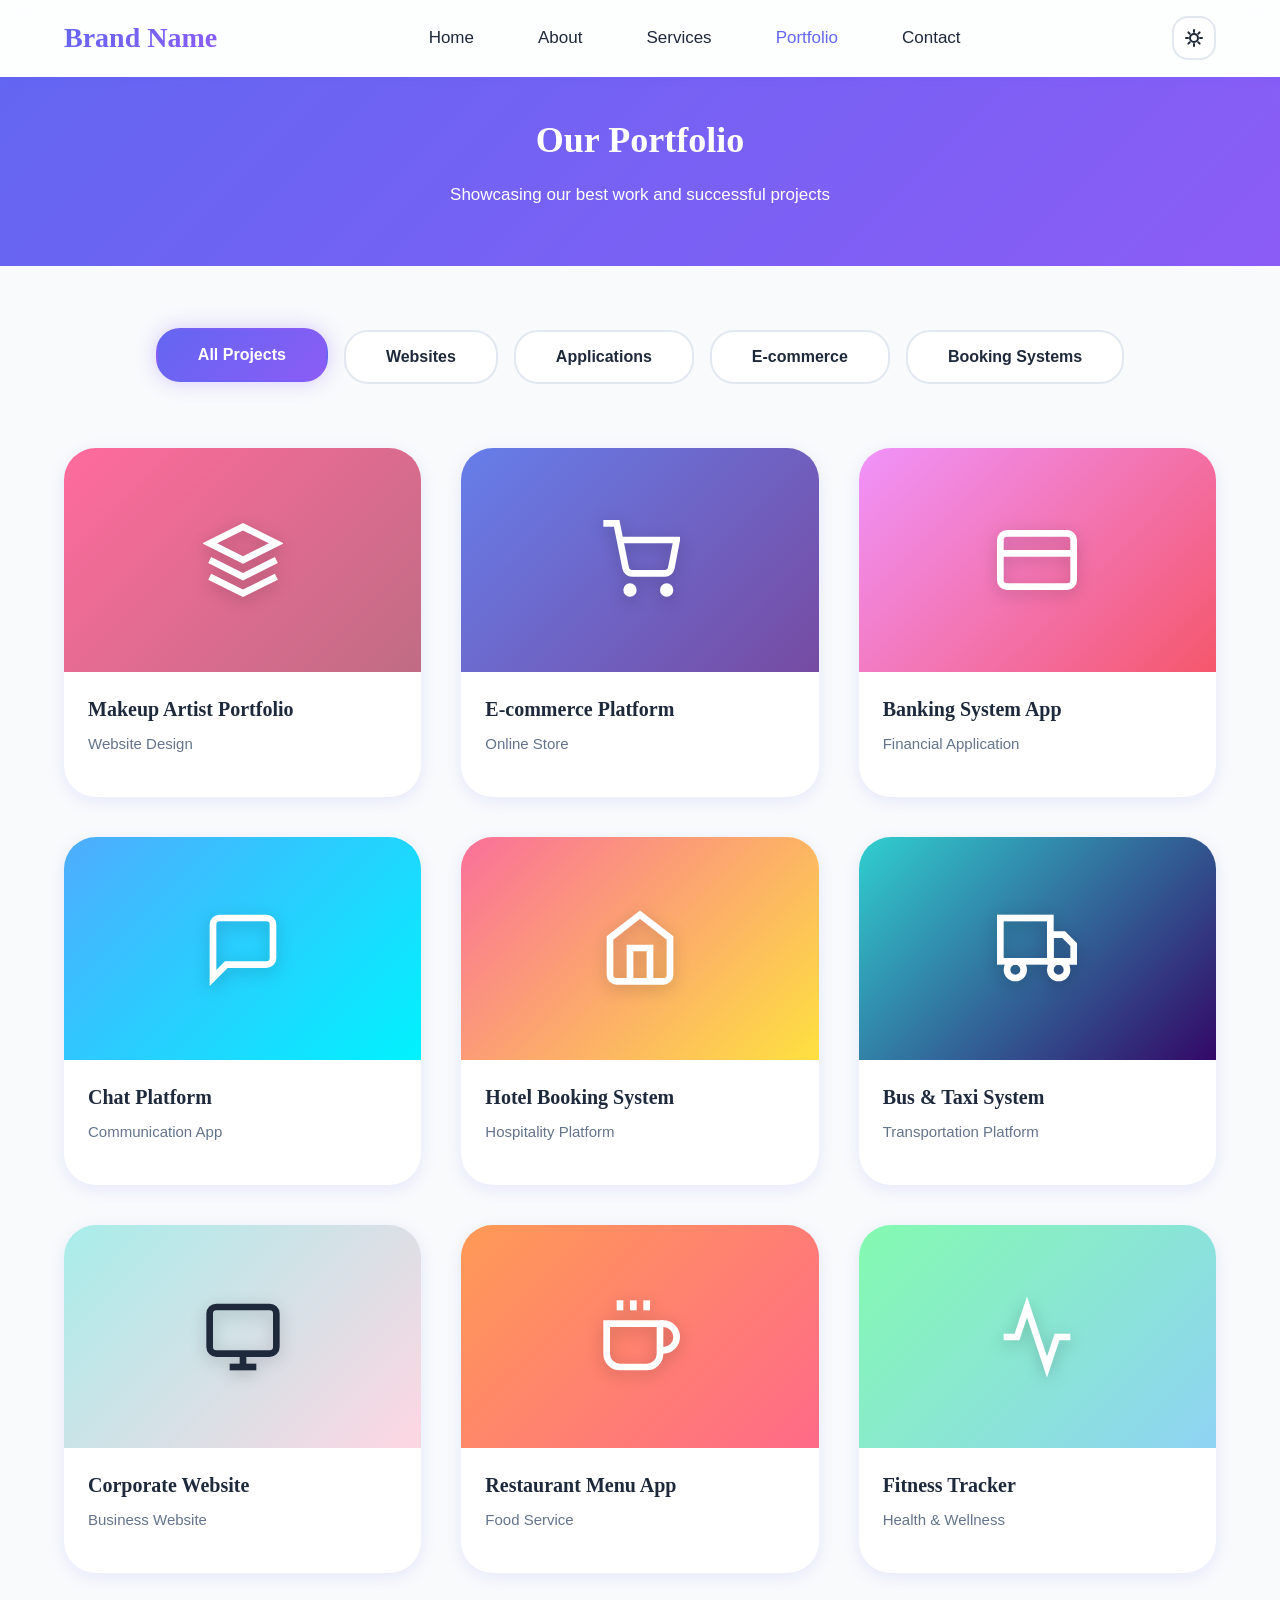
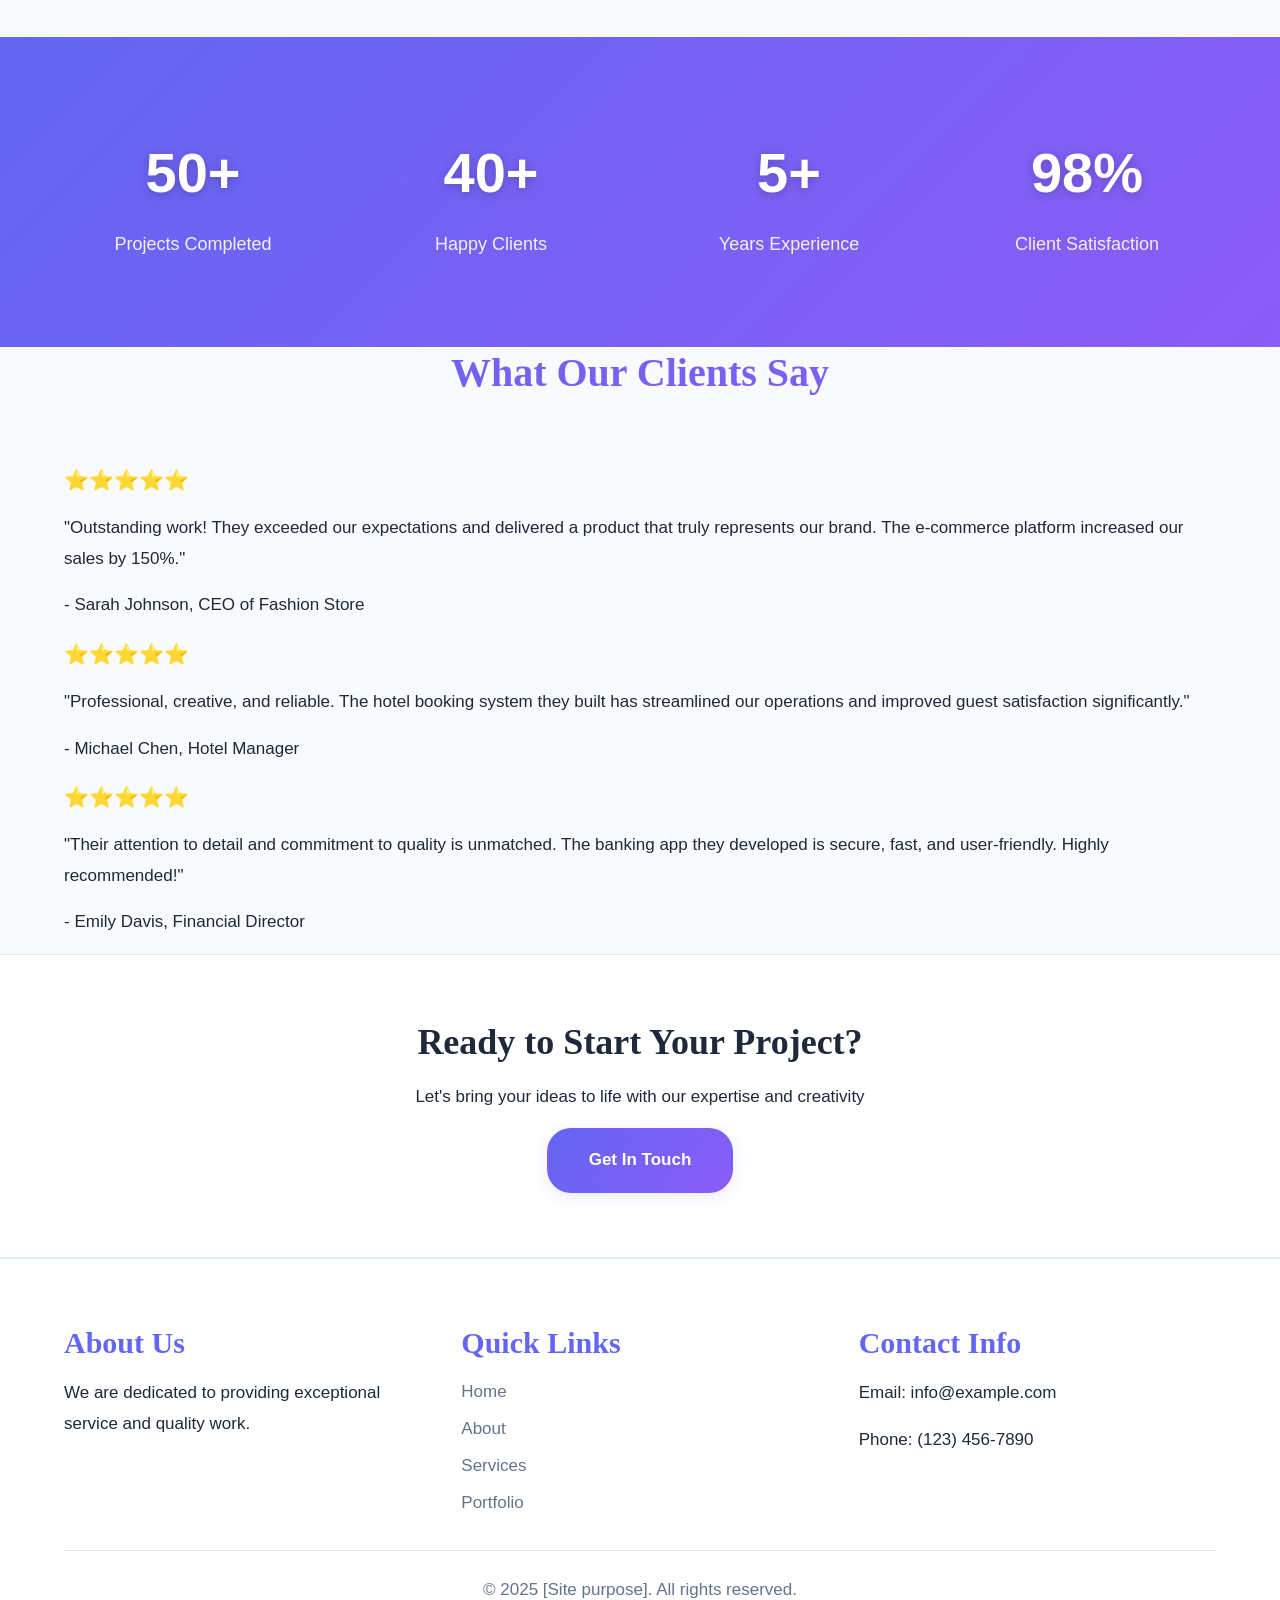
==== portfolio.html @ ca62dd69 "Add files via upload" ====
<!-- UPDATED: Enhanced portfolio with real demo projects and improved design -->
<!DOCTYPE html>
<html lang="en">

<head>
    <meta charset="UTF-8">
    <meta name="viewport" content="width=device-width, initial-scale=1.0">
    <meta name="description" content="View our portfolio and past projects at [Site purpose]">
    <meta name="color-scheme" content="light dark">
    <title>Portfolio - [Site purpose]</title>
    <link rel="stylesheet" href="css/styles.css">
</head>

<body class="theme-auto">
    <!-- Header with navigation -->
    <header class="site-header">
        <div class="container">
            <div class="header-content">
                <div class="logo">
                    <h1>Brand Name</h1>
                </div>

                <!-- Mobile menu toggle button -->
                <button class="mobile-menu-toggle" aria-label="Toggle navigation menu">
                    <span class="hamburger"></span>
                    <span class="hamburger"></span>
                    <span class="hamburger"></span>
                </button>

                <!-- Main navigation -->
                <nav class="main-nav">
                    <ul class="nav-list">
                        <li><a href="index.html">Home</a></li>
                        <li><a href="about.html">About</a></li>
                        <li><a href="services.html">Services</a></li>
                        <li><a href="portfolio.html" class="active">Portfolio</a></li>
                        <li><a href="contact.html">Contact</a></li>
                    </ul>
                </nav>

                <!-- UPDATED: Dark mode toggle button -->
                <button class="theme-toggle" id="themeToggle" aria-label="Toggle dark mode" aria-pressed="false">
                    <svg class="theme-icon theme-icon-sun" width="20" height="20" viewBox="0 0 20 20" fill="none"
                        xmlns="http://www.w3.org/2000/svg">
                        <circle cx="10" cy="10" r="4" stroke="currentColor" stroke-width="2" />
                        <path
                            d="M10 2V4M10 16V18M18 10H16M4 10H2M15.657 4.343L14.243 5.757M5.757 14.243L4.343 15.657M15.657 15.657L14.243 14.243M5.757 5.757L4.343 4.343"
                            stroke="currentColor" stroke-width="2" stroke-linecap="round" />
                    </svg>
                    <svg class="theme-icon theme-icon-moon" width="20" height="20" viewBox="0 0 20 20" fill="none"
                        xmlns="http://www.w3.org/2000/svg">
                        <path d="M17.293 13.293A8 8 0 016.707 2.707a8.001 8.001 0 1010.586 10.586z"
                            stroke="currentColor" stroke-width="2" stroke-linejoin="round" />
                    </svg>
                </button>
            </div>
        </div>
    </header>

    <!-- Page header -->
    <section class="page-header">
        <div class="container">
            <h2>Our Portfolio</h2>
            <p>Showcasing our best work and successful projects</p>
        </div>
    </section>

    <!-- Portfolio gallery section -->
    <section class="portfolio-section">
        <div class="container">
            <!-- Portfolio filter buttons -->
            <div class="portfolio-filters">
                <button class="filter-btn active" data-filter="all">All Projects</button>
                <button class="filter-btn" data-filter="web">Websites</button>
                <button class="filter-btn" data-filter="app">Applications</button>
                <button class="filter-btn" data-filter="ecommerce">E-commerce</button>
                <button class="filter-btn" data-filter="booking">Booking Systems</button>
            </div>

            <!-- UPDATED: Portfolio grid with real demo projects -->
            <div class="portfolio-grid">

                <!-- Project 1: Makeup Artist Website -->
                <article class="portfolio-item" data-category="web">
                    <div class="portfolio-image">
                        <div class="portfolio-placeholder"
                            style="background: linear-gradient(135deg, #ff6b9d 0%, #c06c84 100%);">
                            <svg width="80" height="80" viewBox="0 0 24 24" fill="none" stroke="white" stroke-width="2">
                                <path d="M12 2L2 7l10 5 10-5-10-5z" />
                                <path d="M2 17l10 5 10-5M2 12l10 5 10-5" />
                            </svg>
                        </div>
                        <div class="portfolio-overlay">
                            <h3>💄 Makeup Artist Portfolio</h3>
                            <p>Elegant portfolio website for professional makeup artist with gallery, booking system,
                                and before/after showcase</p>
                            <div class="portfolio-tags">
                                <span class="tag">HTML/CSS</span>
                                <span class="tag">JavaScript</span>
                                <span class="tag">Responsive</span>
                            </div>
                        </div>
                    </div>
                    <div class="portfolio-info">
                        <h4>Makeup Artist Portfolio</h4>
                        <p class="portfolio-category">Website Design</p>
                    </div>
                </article>

                <!-- Project 2: E-commerce Platform -->
                <article class="portfolio-item" data-category="ecommerce">
                    <div class="portfolio-image">
                        <div class="portfolio-placeholder"
                            style="background: linear-gradient(135deg, #667eea 0%, #764ba2 100%);">
                            <svg width="80" height="80" viewBox="0 0 24 24" fill="none" stroke="white" stroke-width="2">
                                <circle cx="9" cy="21" r="1" />
                                <circle cx="20" cy="21" r="1" />
                                <path d="M1 1h4l2.68 13.39a2 2 0 0 0 2 1.61h9.72a2 2 0 0 0 2-1.61L23 6H6" />
                            </svg>
                        </div>
                        <div class="portfolio-overlay">
                            <h3>🛍️ E-commerce Platform</h3>
                            <p>Full-featured online store with product catalog, shopping cart, payment integration, and
                                admin dashboard</p>
                            <div class="portfolio-tags">
                                <span class="tag">PHP</span>
                                <span class="tag">MySQL</span>
                                <span class="tag">Payment Gateway</span>
                            </div>
                        </div>
                    </div>
                    <div class="portfolio-info">
                        <h4>E-commerce Platform</h4>
                        <p class="portfolio-category">Online Store</p>
                    </div>
                </article>

                <!-- Project 3: Banking System App -->
                <article class="portfolio-item" data-category="app">
                    <div class="portfolio-image">
                        <div class="portfolio-placeholder"
                            style="background: linear-gradient(135deg, #f093fb 0%, #f5576c 100%);">
                            <svg width="80" height="80" viewBox="0 0 24 24" fill="none" stroke="white" stroke-width="2">
                                <rect x="1" y="4" width="22" height="16" rx="2" ry="2" />
                                <line x1="1" y1="10" x2="23" y2="10" />
                            </svg>
                        </div>
                        <div class="portfolio-overlay">
                            <h3>🏦 Banking System</h3>
                            <p>Secure banking application with account management, transactions, transfers, and
                                real-time balance updates</p>
                            <div class="portfolio-tags">
                                <span class="tag">Security</span>
                                <span class="tag">Encryption</span>
                                <span class="tag">Real-time</span>
                            </div>
                        </div>
                    </div>
                    <div class="portfolio-info">
                        <h4>Banking System App</h4>
                        <p class="portfolio-category">Financial Application</p>
                    </div>
                </article>

                <!-- Project 4: Chat Platform -->
                <article class="portfolio-item" data-category="app">
                    <div class="portfolio-image">
                        <div class="portfolio-placeholder"
                            style="background: linear-gradient(135deg, #4facfe 0%, #00f2fe 100%);">
                            <svg width="80" height="80" viewBox="0 0 24 24" fill="none" stroke="white" stroke-width="2">
                                <path d="M21 15a2 2 0 0 1-2 2H7l-4 4V5a2 2 0 0 1 2-2h14a2 2 0 0 1 2 2z" />
                            </svg>
                        </div>
                        <div class="portfolio-overlay">
                            <h3>💬 Chat Platform</h3>
                            <p>Real-time messaging platform with group chats, file sharing, emoji support, and online
                                status indicators</p>
                            <div class="portfolio-tags">
                                <span class="tag">WebSocket</span>
                                <span class="tag">Real-time</span>
                                <span class="tag">Notifications</span>
                            </div>
                        </div>
                    </div>
                    <div class="portfolio-info">
                        <h4>Chat Platform</h4>
                        <p class="portfolio-category">Communication App</p>
                    </div>
                </article>

                <!-- Project 5: Hotel Booking System -->
                <article class="portfolio-item" data-category="booking">
                    <div class="portfolio-image">
                        <div class="portfolio-placeholder"
                            style="background: linear-gradient(135deg, #fa709a 0%, #fee140 100%);">
                            <svg width="80" height="80" viewBox="0 0 24 24" fill="none" stroke="white" stroke-width="2">
                                <path d="M3 9l9-7 9 7v11a2 2 0 0 1-2 2H5a2 2 0 0 1-2-2z" />
                                <polyline points="9 22 9 12 15 12 15 22" />
                            </svg>
                        </div>
                        <div class="portfolio-overlay">
                            <h3>🏨 Hotel Booking System</h3>
                            <p>Complete hotel reservation system with room availability, online booking, payment
                                processing, and guest management</p>
                            <div class="portfolio-tags">
                                <span class="tag">Booking Engine</span>
                                <span class="tag">Calendar</span>
                                <span class="tag">Payments</span>
                            </div>
                        </div>
                    </div>
                    <div class="portfolio-info">
                        <h4>Hotel Booking System</h4>
                        <p class="portfolio-category">Hospitality Platform</p>
                    </div>
                </article>

                <!-- Project 6: Bus & Taxi System -->
                <article class="portfolio-item" data-category="booking">
                    <div class="portfolio-image">
                        <div class="portfolio-placeholder"
                            style="background: linear-gradient(135deg, #30cfd0 0%, #330867 100%);">
                            <svg width="80" height="80" viewBox="0 0 24 24" fill="none" stroke="white" stroke-width="2">
                                <rect x="1" y="3" width="15" height="13" />
                                <polygon points="16 8 20 8 23 11 23 16 16 16 16 8" />
                                <circle cx="5.5" cy="18.5" r="2.5" />
                                <circle cx="18.5" cy="18.5" r="2.5" />
                            </svg>
                        </div>
                        <div class="portfolio-overlay">
                            <h3>🚌 Bus & Taxi Booking</h3>
                            <p>Transportation booking platform with route planning, real-time tracking, fare
                                calculation, and driver management</p>
                            <div class="portfolio-tags">
                                <span class="tag">GPS Tracking</span>
                                <span class="tag">Route Planning</span>
                                <span class="tag">Mobile App</span>
                            </div>
                        </div>
                    </div>
                    <div class="portfolio-info">
                        <h4>Bus & Taxi System</h4>
                        <p class="portfolio-category">Transportation Platform</p>
                    </div>
                </article>

                <!-- Project 7: Corporate Website -->
                <article class="portfolio-item" data-category="web">
                    <div class="portfolio-image">
                        <div class="portfolio-placeholder"
                            style="background: linear-gradient(135deg, #a8edea 0%, #fed6e3 100%);">
                            <svg width="80" height="80" viewBox="0 0 24 24" fill="none" stroke="currentColor"
                                stroke-width="2">
                                <rect x="2" y="3" width="20" height="14" rx="2" ry="2" />
                                <line x1="8" y1="21" x2="16" y2="21" />
                                <line x1="12" y1="17" x2="12" y2="21" />
                            </svg>
                        </div>
                        <div class="portfolio-overlay">
                            <h3>🏢 Corporate Website</h3>
                            <p>Professional corporate website with company profile, services showcase, team section, and
                                contact forms</p>
                            <div class="portfolio-tags">
                                <span class="tag">Corporate</span>
                                <span class="tag">SEO</span>
                                <span class="tag">CMS</span>
                            </div>
                        </div>
                    </div>
                    <div class="portfolio-info">
                        <h4>Corporate Website</h4>
                        <p class="portfolio-category">Business Website</p>
                    </div>
                </article>

                <!-- Project 8: Restaurant Menu App -->
                <article class="portfolio-item" data-category="app">
                    <div class="portfolio-image">
                        <div class="portfolio-placeholder"
                            style="background: linear-gradient(135deg, #ff9a56 0%, #ff6a88 100%);">
                            <svg width="80" height="80" viewBox="0 0 24 24" fill="none" stroke="white" stroke-width="2">
                                <path d="M18 8h1a4 4 0 0 1 0 8h-1" />
                                <path d="M2 8h16v9a4 4 0 0 1-4 4H6a4 4 0 0 1-4-4V8z" />
                                <line x1="6" y1="1" x2="6" y2="4" />
                                <line x1="10" y1="1" x2="10" y2="4" />
                                <line x1="14" y1="1" x2="14" y2="4" />
                            </svg>
                        </div>
                        <div class="portfolio-overlay">
                            <h3>🍽️ Restaurant Menu App</h3>
                            <p>Digital menu system with food ordering, table reservation, and kitchen management
                                dashboard</p>
                            <div class="portfolio-tags">
                                <span class="tag">QR Code</span>
                                <span class="tag">Ordering</span>
                                <span class="tag">POS</span>
                            </div>
                        </div>
                    </div>
                    <div class="portfolio-info">
                        <h4>Restaurant Menu App</h4>
                        <p class="portfolio-category">Food Service</p>
                    </div>
                </article>

                <!-- Project 9: Fitness Tracker -->
                <article class="portfolio-item" data-category="app">
                    <div class="portfolio-image">
                        <div class="portfolio-placeholder"
                            style="background: linear-gradient(135deg, #84fab0 0%, #8fd3f4 100%);">
                            <svg width="80" height="80" viewBox="0 0 24 24" fill="none" stroke="white" stroke-width="2">
                                <polyline points="22 12 18 12 15 21 9 3 6 12 2 12" />
                            </svg>
                        </div>
                        <div class="portfolio-overlay">
                            <h3>💪 Fitness Tracker</h3>
                            <p>Health and fitness tracking app with workout plans, progress monitoring, and nutrition
                                tracking</p>
                            <div class="portfolio-tags">
                                <span class="tag">Health</span>
                                <span class="tag">Analytics</span>
                                <span class="tag">Charts</span>
                            </div>
                        </div>
                    </div>
                    <div class="portfolio-info">
                        <h4>Fitness Tracker</h4>
                        <p class="portfolio-category">Health & Wellness</p>
                    </div>
                </article>

            </div>
        </div>
    </section>

    <!-- Project Stats Section -->
    <section class="portfolio-stats">
        <div class="container">
            <div class="stats-grid">
                <div class="stat-card">
                    <div class="stat-number">50+</div>
                    <div class="stat-label">Projects Completed</div>
                </div>
                <div class="stat-card">
                    <div class="stat-number">40+</div>
                    <div class="stat-label">Happy Clients</div>
                </div>
                <div class="stat-card">
                    <div class="stat-number">5+</div>
                    <div class="stat-label">Years Experience</div>
                </div>
                <div class="stat-card">
                    <div class="stat-number">98%</div>
                    <div class="stat-label">Client Satisfaction</div>
                </div>
            </div>
        </div>
    </section>

    <!-- Testimonials section -->
    <section class="testimonials">
        <div class="container">
            <h2 class="section-title">What Our Clients Say</h2>
            <div class="testimonials-grid">
                <div class="testimonial-card">
                    <div class="testimonial-rating">⭐⭐⭐⭐⭐</div>
                    <p class="testimonial-text">"Outstanding work! They exceeded our expectations and delivered a
                        product that truly represents our brand. The e-commerce platform increased our sales by 150%."
                    </p>
                    <p class="testimonial-author">- Sarah Johnson, CEO of Fashion Store</p>
                </div>
                <div class="testimonial-card">
                    <div class="testimonial-rating">⭐⭐⭐⭐⭐</div>
                    <p class="testimonial-text">"Professional, creative, and reliable. The hotel booking system they
                        built has streamlined our operations and improved guest satisfaction significantly."</p>
                    <p class="testimonial-author">- Michael Chen, Hotel Manager</p>
                </div>
                <div class="testimonial-card">
                    <div class="testimonial-rating">⭐⭐⭐⭐⭐</div>
                    <p class="testimonial-text">"Their attention to detail and commitment to quality is unmatched. The
                        banking app they developed is secure, fast, and user-friendly. Highly recommended!"</p>
                    <p class="testimonial-author">- Emily Davis, Financial Director</p>
                </div>
            </div>
        </div>
    </section>

    <!-- CTA Section -->
    <section class="cta">
        <div class="container">
            <h2>Ready to Start Your Project?</h2>
            <p>Let's bring your ideas to life with our expertise and creativity</p>
            <a href="contact.html" class="btn btn-primary">Get In Touch</a>
        </div>
    </section>

    <!-- Footer -->
    <footer class="site-footer">
        <div class="container">
            <div class="footer-content">
                <div class="footer-section">
                    <h3>About Us</h3>
                    <p>We are dedicated to providing exceptional service and quality work.</p>
                </div>
                <div class="footer-section">
                    <h3>Quick Links</h3>
                    <ul>
                        <li><a href="index.html">Home</a></li>
                        <li><a href="about.html">About</a></li>
                        <li><a href="services.html">Services</a></li>
                        <li><a href="portfolio.html">Portfolio</a></li>
                    </ul>
                </div>
                <div class="footer-section">
                    <h3>Contact Info</h3>
                    <p>Email: info@example.com</p>
                    <p>Phone: (123) 456-7890</p>
                </div>
            </div>
            <div class="footer-bottom">
                <p>&copy; 2025 [Site purpose]. All rights reserved.</p>
            </div>
        </div>
    </footer>

    <!-- UPDATED: Sticky mobile theme toggle -->
    <button class="theme-toggle-mobile" id="themeToggleMobile" aria-label="Toggle dark mode" aria-pressed="false">
        <svg class="theme-icon theme-icon-sun" width="24" height="24" viewBox="0 0 20 20" fill="none"
            xmlns="http://www.w3.org/2000/svg">
            <circle cx="10" cy="10" r="4" stroke="currentColor" stroke-width="2" />
            <path
                d="M10 2V4M10 16V18M18 10H16M4 10H2M15.657 4.343L14.243 5.757M5.757 14.243L4.343 15.657M15.657 15.657L14.243 14.243M5.757 5.757L4.343 4.343"
                stroke="currentColor" stroke-width="2" stroke-linecap="round" />
        </svg>
        <svg class="theme-icon theme-icon-moon" width="24" height="24" viewBox="0 0 20 20" fill="none"
            xmlns="http://www.w3.org/2000/svg">
            <path d="M17.293 13.293A8 8 0 016.707 2.707a8.001 8.001 0 1010.586 10.586z" stroke="currentColor"
                stroke-width="2" stroke-linejoin="round" />
        </svg>
    </button>

    <!-- JavaScript -->
    <script src="js/app.js"></script>
</body>

</html>
---- css/styles.css ----
/* UPDATED: Web3-inspired design with working Dark Mode */

/* ============================================
   THEME VARIABLES - Light & Dark Modes
   ============================================ */

:root {
    /* Light Theme Colors */
    --primary: #6366f1;
    --accent: #8b5cf6;
    --neutral: #64748b;
    --bg: #f8fafc;
    --surface: #ffffff;
    --text: #1e293b;
    --text-muted: #64748b;
    --border: #e2e8f0;

    /* Shadows */
    --shadow-sm: 0 2px 8px rgba(99, 102, 241, 0.08);
    --shadow-md: 0 4px 16px rgba(99, 102, 241, 0.12);
    --shadow-lg: 0 8px 32px rgba(99, 102, 241, 0.16);
    --shadow-glow: 0 0 20px rgba(139, 92, 246, 0.3);

    /* Glass effect */
    --glass-bg: rgba(255, 255, 255, 0.7);
    --glass-border: rgba(255, 255, 255, 0.18);

    /* Typography */
    --font-primary: -apple-system, BlinkMacSystemFont, 'Segoe UI', 'Roboto', sans-serif;
    --font-heading: 'Georgia', serif;

    /* Spacing */
    --spacing-xs: 0.5rem;
    --spacing-sm: 1rem;
    --spacing-md: 1.5rem;
    --spacing-lg: 2.5rem;
    --spacing-xl: 4rem;

    /* Border radius */
    --radius-sm: 8px;
    --radius-md: 16px;
    --radius-lg: 24px;
    --radius-xl: 32px;

    /* Transitions */
    --transition-fast: 0.2s cubic-bezier(0.4, 0, 0.2, 1);
    --transition-normal: 0.3s cubic-bezier(0.4, 0, 0.2, 1);
    --transition-slow: 0.5s cubic-bezier(0.4, 0, 0.2, 1);
}

/* Dark Theme */
body.theme-dark {
    --primary: #818cf8;
    --accent: #a78bfa;
    --neutral: #94a3b8;
    --bg: #0f172a;
    --surface: #1e293b;
    --text: #f1f5f9;
    --text-muted: #94a3b8;
    --border: #334155;

    --shadow-sm: 0 2px 8px rgba(0, 0, 0, 0.3);
    --shadow-md: 0 4px 16px rgba(0, 0, 0, 0.4);
    --shadow-lg: 0 8px 32px rgba(0, 0, 0, 0.5);
    --shadow-glow: 0 0 20px rgba(167, 139, 250, 0.4);

    --glass-bg: rgba(30, 41, 59, 0.7);
    --glass-border: rgba(255, 255, 255, 0.1);
}

/* Auto theme follows OS preference */
@media (prefers-color-scheme: dark) {
    body.theme-auto {
        --primary: #818cf8;
        --accent: #a78bfa;
        --neutral: #94a3b8;
        --bg: #0f172a;
        --surface: #1e293b;
        --text: #f1f5f9;
        --text-muted: #94a3b8;
        --border: #334155;
        --shadow-sm: 0 2px 8px rgba(0, 0, 0, 0.3);
        --shadow-md: 0 4px 16px rgba(0, 0, 0, 0.4);
        --shadow-lg: 0 8px 32px rgba(0, 0, 0, 0.5);
        --shadow-glow: 0 0 20px rgba(167, 139, 250, 0.4);
        --glass-bg: rgba(30, 41, 59, 0.7);
        --glass-border: rgba(255, 255, 255, 0.1);
    }
}

/* ============================================
   BASE STYLES
   ============================================ */

* {
    margin: 0;
    padding: 0;
    box-sizing: border-box;
}

html {
    font-size: 16px;
    scroll-behavior: smooth;
}

body {
    font-family: var(--font-primary);
    color: var(--text);
    background-color: var(--bg);
    line-height: 1.7;
    font-size: 1.0625rem;
    transition: background-color var(--transition-normal), color var(--transition-normal);
}

/* Typography */
h1,
h2,
h3,
h4,
h5,
h6 {
    font-family: var(--font-heading);
    line-height: 1.3;
    margin-bottom: var(--spacing-sm);
    color: var(--text);
    font-weight: 700;
}

h1 {
    font-size: 3rem;
}

h2 {
    font-size: 2.25rem;
}

h3 {
    font-size: 1.875rem;
}

h4 {
    font-size: 1.5rem;
}

p {
    margin-bottom: var(--spacing-sm);
    line-height: 1.8;
}

a {
    color: var(--primary);
    text-decoration: none;
    transition: color var(--transition-fast);
}

a:hover {
    color: var(--accent);
}

/* UPDATED: Accessible focus styles */
a:focus-visible,
button:focus-visible,
input:focus-visible,
textarea:focus-visible {
    outline: 3px solid var(--accent);
    outline-offset: 3px;
}

img {
    max-width: 100%;
    height: auto;
    display: block;
}

ul {
    list-style: none;
}

/* ============================================
   LAYOUT
   ============================================ */

.container {
    max-width: 1200px;
    margin: 0 auto;
    padding: 0 var(--spacing-md);
}

/* ============================================
   HEADER & NAVIGATION
   ============================================ */

.site-header {
    background: var(--glass-bg);
    backdrop-filter: blur(12px);
    -webkit-backdrop-filter: blur(12px);
    border-bottom: 1px solid var(--glass-border);
    position: sticky;
    top: 0;
    z-index: 1000;
    padding: var(--spacing-sm) 0;
    box-shadow: var(--shadow-sm);
}

.header-content {
    display: flex;
    justify-content: space-between;
    align-items: center;
    gap: var(--spacing-md);
}

.logo h1 {
    font-size: 1.75rem;
    margin: 0;
    background: linear-gradient(135deg, var(--primary), var(--accent));
    -webkit-background-clip: text;
    -webkit-text-fill-color: transparent;
    background-clip: text;
}

/* Mobile menu toggle */
.mobile-menu-toggle {
    display: none;
    flex-direction: column;
    background: none;
    border: none;
    cursor: pointer;
    padding: var(--spacing-xs);
    border-radius: var(--radius-sm);
}

.hamburger {
    width: 25px;
    height: 3px;
    background-color: var(--text);
    margin: 3px 0;
    transition: var(--transition-normal);
    border-radius: 2px;
}

/* Navigation */
.main-nav .nav-list {
    display: flex;
    gap: var(--spacing-sm);
    list-style: none;
}

.main-nav .nav-list a {
    color: var(--text);
    font-weight: 500;
    padding: var(--spacing-xs) var(--spacing-md);
    border-radius: var(--radius-md);
    transition: all var(--transition-fast);
    position: relative;
}

.main-nav .nav-list a:hover,
.main-nav .nav-list a.active {
    color: var(--primary);
}

/* UPDATED: Theme Toggle Button */
.theme-toggle {
    background: var(--surface);
    border: 2px solid var(--border);
    border-radius: var(--radius-md);
    padding: var(--spacing-xs);
    cursor: pointer;
    display: flex;
    align-items: center;
    justify-content: center;
    transition: all var(--transition-fast);
    width: 44px;
    height: 44px;
}

.theme-toggle:hover {
    border-color: var(--primary);
    box-shadow: var(--shadow-glow);
    transform: scale(1.05);
}

.theme-icon {
    color: var(--text);
    transition: all var(--transition-normal);
}

.theme-icon-sun {
    display: block;
}

.theme-icon-moon {
    display: none;
}

body.theme-dark .theme-icon-sun {
    display: none;
}

body.theme-dark .theme-icon-moon {
    display: block;
}

@media (prefers-color-scheme: dark) {
    body.theme-auto .theme-icon-sun {
        display: none;
    }

    body.theme-auto .theme-icon-moon {
        display: block;
    }
}

/* UPDATED: Sticky Mobile Theme Toggle */
.theme-toggle-mobile {
    position: fixed;
    bottom: 20px;
    right: 20px;
    background: var(--surface);
    border: 2px solid var(--border);
    border-radius: 50%;
    width: 56px;
    height: 56px;
    display: none;
    align-items: center;
    justify-content: center;
    cursor: pointer;
    box-shadow: var(--shadow-lg);
    z-index: 999;
    transition: all var(--transition-fast);
}

.theme-toggle-mobile:hover {
    transform: scale(1.1);
    box-shadow: var(--shadow-glow);
}

@media (max-width: 768px) {
    .theme-toggle {
        display: none;
    }

    .theme-toggle-mobile {
        display: flex;
    }
}

/* ============================================
   BUTTONS
   ============================================ */

.btn {
    display: inline-block;
    padding: var(--spacing-sm) var(--spacing-lg);
    border-radius: var(--radius-lg);
    font-weight: 600;
    font-size: 1.0625rem;
    text-align: center;
    cursor: pointer;
    transition: all var(--transition-normal);
    border: 2px solid transparent;
}

.btn-primary {
    background: linear-gradient(135deg, var(--primary), var(--accent));
    color: white;
    box-shadow: var(--shadow-md);
}

.btn-primary:hover {
    transform: translateY(-3px);
    box-shadow: var(--shadow-lg), var(--shadow-glow);
}

.btn-secondary {
    background: var(--surface);
    color: var(--primary);
    border-color: var(--primary);
}

.btn-secondary:hover {
    background: var(--primary);
    color: white;
    transform: translateY(-3px);
}

.btn-outline {
    background-color: transparent;
    color: var(--primary);
    border-color: var(--primary);
}

.btn-outline:hover {
    background-color: var(--primary);
    color: white;
}

/* ============================================
   SECTIONS
   ============================================ */

.section-title {
    text-align: center;
    margin-bottom: var(--spacing-xl);
    font-size: 2.5rem;
    background: linear-gradient(135deg, var(--primary), var(--accent));
    -webkit-background-clip: text;
    -webkit-text-fill-color: transparent;
    background-clip: text;
}

/* Hero Section */
.hero {
    background: linear-gradient(135deg, var(--primary), var(--accent));
    color: white;
    padding: var(--spacing-xl) 0;
    text-align: center;
    position: relative;
    overflow: hidden;
}

.hero-content {
    position: relative;
    z-index: 1;
    max-width: 800px;
    margin: 0 auto;
}

.hero-title {
    font-size: 3.5rem;
    margin-bottom: var(--spacing-md);
    color: white;
}

.hero-subtitle {
    font-size: 1.375rem;
    margin-bottom: var(--spacing-lg);
    opacity: 0.95;
    line-height: 1.8;
}

/* Feature Cards */
.features {
    padding: var(--spacing-xl) 0;
    background: var(--bg);
}

.features-grid {
    display: grid;
    grid-template-columns: repeat(auto-fit, minmax(300px, 1fr));
    gap: var(--spacing-lg);
}

.feature-card {
    background: var(--glass-bg);
    backdrop-filter: blur(12px);
    -webkit-backdrop-filter: blur(12px);
    padding: var(--spacing-lg);
    border-radius: var(--radius-xl);
    text-align: center;
    border: 1px solid var(--glass-border);
    box-shadow: var(--shadow-md);
    transition: all var(--transition-normal);
}

.feature-card:hover {
    transform: translateY(-8px) scale(1.02);
    box-shadow: var(--shadow-lg), var(--shadow-glow);
    border-color: var(--primary);
}

.feature-icon {
    font-size: 3.5rem;
    margin-bottom: var(--spacing-md);
}

/* CTA Section */
.cta {
    background: var(--surface);
    padding: var(--spacing-xl) 0;
    text-align: center;
    border-top: 1px solid var(--border);
    border-bottom: 1px solid var(--border);
}

.cta h2 {
    color: var(--text);
}

/* Page Header */
.page-header {
    background: linear-gradient(135deg, var(--primary), var(--accent));
    color: white;
    padding: var(--spacing-lg) 0;
    text-align: center;
}

.page-header h2 {
    color: white;
}

/* Footer */
.site-footer {
    background: var(--surface);
    color: var(--text);
    padding: var(--spacing-xl) 0 var(--spacing-md);
    border-top: 1px solid var(--border);
}

.footer-content {
    display: grid;
    grid-template-columns: repeat(auto-fit, minmax(250px, 1fr));
    gap: var(--spacing-lg);
    margin-bottom: var(--spacing-md);
}

.footer-section h3 {
    color: var(--primary);
    margin-bottom: var(--spacing-sm);
}

.footer-section ul {
    list-style: none;
}

.footer-section ul li {
    margin-bottom: var(--spacing-xs);
}

.footer-section a {
    color: var(--text-muted);
    transition: color var(--transition-fast);
}

.footer-section a:hover {
    color: var(--primary);
}

.footer-bottom {
    text-align: center;
    padding-top: var(--spacing-md);
    border-top: 1px solid var(--border);
    color: var(--text-muted);
}

/* ============================================
   ABOUT PAGE
   ============================================ */

.about-content {
    padding: var(--spacing-xl) 0;
}

.about-grid {
    display: grid;
    grid-template-columns: repeat(auto-fit, minmax(300px, 1fr));
    gap: var(--spacing-lg);
    align-items: center;
}

.about-image img {
    border-radius: var(--radius-lg);
    box-shadow: var(--shadow-md);
}

.mission-vision {
    padding: var(--spacing-xl) 0;
    background: var(--bg);
}

.mv-grid {
    display: grid;
    grid-template-columns: repeat(auto-fit, minmax(300px, 1fr));
    gap: var(--spacing-md);
}

.mv-card {
    background: var(--surface);
    padding: var(--spacing-md);
    border-radius: var(--radius-lg);
    box-shadow: var(--shadow-sm);
}

.team {
    padding: var(--spacing-xl) 0;
}

.team-grid {
    display: grid;
    grid-template-columns: repeat(auto-fit, minmax(250px, 1fr));
    gap: var(--spacing-md);
}

.team-member {
    text-align: center;
    padding: var(--spacing-md);
    border-radius: var(--radius-lg);
    transition: var(--transition-normal);
}

.team-member:hover {
    box-shadow: var(--shadow-md);
}

.member-image {
    width: 150px;
    height: 150px;
    margin: 0 auto var(--spacing-sm);
    border-radius: 50%;
    overflow: hidden;
    border: 4px solid var(--primary);
}

.member-image img {
    width: 100%;
    height: 100%;
    object-fit: cover;
}

.member-role {
    color: var(--accent);
    font-weight: 600;
    margin-bottom: var(--spacing-xs);
}

/* ============================================
   SERVICES PAGE
   ============================================ */

.services-section {
    padding: var(--spacing-xl) 0;
}

.services-grid {
    display: grid;
    grid-template-columns: repeat(auto-fit, minmax(320px, 1fr));
    gap: var(--spacing-md);
}

.service-card {
    background: var(--surface);
    padding: var(--spacing-md);
    border-radius: var(--radius-lg);
    box-shadow: var(--shadow-sm);
    transition: var(--transition-normal);
    display: flex;
    flex-direction: column;
}

.service-card:hover {
    transform: translateY(-5px);
    box-shadow: var(--shadow-lg);
}

.service-icon {
    font-size: 3rem;
    margin-bottom: var(--spacing-sm);
}

.service-features {
    margin: var(--spacing-sm) 0;
    flex-grow: 1;
}

.service-features li {
    padding: var(--spacing-xs) 0;
    padding-left: var(--spacing-sm);
    position: relative;
}

.service-features li::before {
    content: "✓";
    position: absolute;
    left: 0;
    color: #27ae60;
    font-weight: bold;
}

.process {
    padding: var(--spacing-xl) 0;
    background: var(--bg);
}

.process-steps {
    display: grid;
    grid-template-columns: repeat(auto-fit, minmax(200px, 1fr));
    gap: var(--spacing-md);
}

.process-step {
    text-align: center;
    padding: var(--spacing-md);
}

.step-number {
    width: 60px;
    height: 60px;
    background-color: var(--primary);
    color: white;
    border-radius: 50%;
    display: flex;
    align-items: center;
    justify-content: center;
    font-size: 1.5rem;
    font-weight: bold;
    margin: 0 auto var(--spacing-sm);
}

.contact-section {
    padding: var(--spacing-xl) 0;
}

.contact-grid {
    display: grid;
    grid-template-columns: repeat(auto-fit, minmax(300px, 1fr));
    gap: var(--spacing-lg);
}

.contact-info {
    padding: var(--spacing-md);
}

.contact-details {
    margin-top: var(--spacing-md);
}

.contact-detail {
    margin-bottom: var(--spacing-md);
    padding: var(--spacing-sm);
    background: var(--bg);
    border-radius: var(--radius-md);
}

.contact-detail h4 {
    margin-bottom: var(--spacing-xs);
    color: var(--primary);
}

.contact-form-wrapper {
    background: var(--bg);
    padding: var(--spacing-md);
    border-radius: var(--radius-lg);
}

.contact-form {
    display: flex;
    flex-direction: column;
    gap: var(--spacing-md);
}

.form-group {
    display: flex;
    flex-direction: column;
}

.form-group label {
    margin-bottom: var(--spacing-xs);
    font-weight: 600;
    color: var(--text);
}

.required {
    color: #e74c3c;
}

.form-group input,
.form-group textarea {
    padding: var(--spacing-sm);
    border: 2px solid var(--border);
    border-radius: var(--radius-md);
    font-family: var(--font-primary);
    font-size: 1rem;
    transition: var(--transition-fast);
    background: var(--surface);
    color: var(--text);
}

.form-group input:focus,
.form-group textarea:focus {
    outline: none;
    border-color: var(--primary);
    box-shadow: 0 0 0 3px rgba(99, 102, 241, 0.1);
}

.form-group textarea {
    resize: vertical;
    min-height: 120px;
}

.error-message {
    color: #e74c3c;
    font-size: 0.875rem;
    margin-top: var(--spacing-xs);
    display: none;
}

.form-group.error input,
.form-group.error textarea {
    border-color: #e74c3c;
}

.form-group.error .error-message {
    display: block;
}

.form-response {
    padding: var(--spacing-sm);
    border-radius: var(--radius-md);
    margin-top: var(--spacing-sm);
    display: none;
}

.form-response.success {
    background-color: #d4edda;
    color: #155724;
    border: 1px solid #c3e6cb;
    display: block;
}

.form-response.error {
    background-color: #f8d7da;
    color: #721c24;
    border: 1px solid #f5c6cb;
    display: block;
}

.map-section {
    padding: var(--spacing-xl) 0;
    background: var(--bg);
}

.map-placeholder {
    background: var(--surface);
    padding: var(--spacing-xl);
    text-align: center;
    border-radius: var(--radius-lg);
    min-height: 300px;
    display: flex;
    flex-direction: column;
    justify-content: center;
    align-items: center;
    border: 2px dashed var(--border);
}

.map-note {
    font-size: 0.875rem;
    color: var(--text-muted);
}

/* ============================================
   RESPONSIVE DESIGN
   ============================================ */

@media (max-width: 768px) {
    .mobile-menu-toggle {
        display: flex;
    }

    .main-nav {
        position: absolute;
        top: 100%;
        left: 0;
        right: 0;
        background: var(--glass-bg);
        backdrop-filter: blur(12px);
        box-shadow: var(--shadow-md);
        max-height: 0;
        overflow: hidden;
        transition: max-height var(--transition-normal);
    }

    .main-nav.active {
        max-height: 400px;
    }

    .main-nav .nav-list {
        flex-direction: column;
        padding: var(--spacing-sm);
        gap: 0;
    }

    .main-nav .nav-list li {
        border-bottom: 1px solid var(--border);
    }

    .main-nav .nav-list li:last-child {
        border-bottom: none;
    }

    .main-nav .nav-list a {
        display: block;
        padding: var(--spacing-sm);
    }

    .hero-title {
        font-size: 2.25rem;
    }

    .hero-subtitle {
        font-size: 1.125rem;
    }

    .section-title {
        font-size: 1.75rem;
    }
}

@media (max-width: 480px) {
    :root {
        --spacing-xl: 2.5rem;
        --spacing-lg: 1.75rem;
    }

    h1 {
        font-size: 2rem;
    }

    h2 {
        font-size: 1.75rem;
    }

    h3 {
        font-size: 1.5rem;
    }
}

/* ============================================
   PORTFOLIO PAGE - UPDATED DESIGN
   ============================================ */

.portfolio-section {
    padding: var(--spacing-xl) 0;
}

.portfolio-filters {
    display: flex;
    justify-content: center;
    gap: var(--spacing-sm);
    margin-bottom: var(--spacing-xl);
    flex-wrap: wrap;
}

.filter-btn {
    padding: var(--spacing-sm) var(--spacing-lg);
    background: var(--surface);
    border: 2px solid var(--border);
    border-radius: var(--radius-lg);
    cursor: pointer;
    transition: all var(--transition-fast);
    font-weight: 600;
    color: var(--text);
    font-size: 1rem;
}

.filter-btn:hover,
.filter-btn.active {
    background: linear-gradient(135deg, var(--primary), var(--accent));
    color: white;
    border-color: transparent;
    transform: translateY(-2px);
    box-shadow: var(--shadow-glow);
}

.portfolio-grid {
    display: grid;
    grid-template-columns: repeat(auto-fill, minmax(350px, 1fr));
    gap: var(--spacing-lg);
}

.portfolio-item {
    position: relative;
    overflow: hidden;
    border-radius: var(--radius-xl);
    box-shadow: var(--shadow-md);
    transition: all var(--transition-normal);
    background: var(--surface);
}

.portfolio-item:hover {
    transform: translateY(-10px) scale(1.02);
    box-shadow: var(--shadow-lg), var(--shadow-glow);
}

.portfolio-image {
    position: relative;
    overflow: hidden;
    aspect-ratio: 16/10;
}

.portfolio-placeholder {
    width: 100%;
    height: 100%;
    display: flex;
    align-items: center;
    justify-content: center;
    transition: var(--transition-slow);
}

.portfolio-item:hover .portfolio-placeholder {
    transform: scale(1.05);
}

.portfolio-placeholder svg {
    filter: drop-shadow(0 4px 8px rgba(0, 0, 0, 0.2));
}

.portfolio-overlay {
    position: absolute;
    bottom: 0;
    left: 0;
    right: 0;
    background: linear-gradient(to top, rgba(0,0,0,0.95), rgba(0,0,0,0.7), transparent);
    color: white;
    padding: var(--spacing-lg);
    transform: translateY(100%);
    transition: var(--transition-normal);
}

.portfolio-item:hover .portfolio-overlay {
    transform: translateY(0);
}

.portfolio-overlay h3 {
    color: white;
    margin-bottom: var(--spacing-sm);
    font-size: 1.5rem;
}

.portfolio-overlay p {
    color: rgba(255, 255, 255, 0.9);
    margin-bottom: var(--spacing-md);
    line-height: 1.6;
}

.portfolio-tags {
    display: flex;
    gap: var(--spacing-xs);
    flex-wrap: wrap;
}

.tag {
    background: rgba(255, 255, 255, 0.2);
    backdrop-filter: blur(10px);
    padding: 0.25rem 0.75rem;
    border-radius: var(--radius-md);
    font-size: 0.875rem;
    color: white;
    border: 1px solid rgba(255, 255, 255, 0.3);
}

.portfolio-info {
    padding: var(--spacing-md);
}

.portfolio-info h4 {
    color: var(--text);
    margin-bottom: var(--spacing-xs);
    font-size: 1.25rem;
}

.portfolio-category {
    color: var(--text-muted);
    font-size: 0.9375rem;
    font-weight: 500;
}

.portfolio-stats {
    padding: var(--spacing-xl) 0;
    background: linear-gradient(135deg, var(--primary), var(--accent));
    color: white;
}

.stats-grid {
    display: grid;
    grid-template-columns: repeat(auto-fit, minmax(200px, 1fr));
    gap: var(--spacing-lg);
}

.stat-card {
    text-align: center;
    padding: var(--spacing-md);
}

.stat-number {
    font-size: 3.5rem;
    font-weight: 700;
    color: white;
    margin-bottom: var(--spacing-xs);
    text-shadow: 0 2px 10px rgba(0, 0, 0, 0.2);
}

.stat-label {
    font-size: 1.125rem;
    color: rgba(255, 255, 255, 0.9);
    font-weight: 500;
}

.testimonial-rating {
    font-size: 1.25rem;
    margin-bottom: var(--spacing-sm);
}

.testimonial-card:hover {
    transform: translateY(-5px);
    box-shadow: var(--shadow-lg);
}
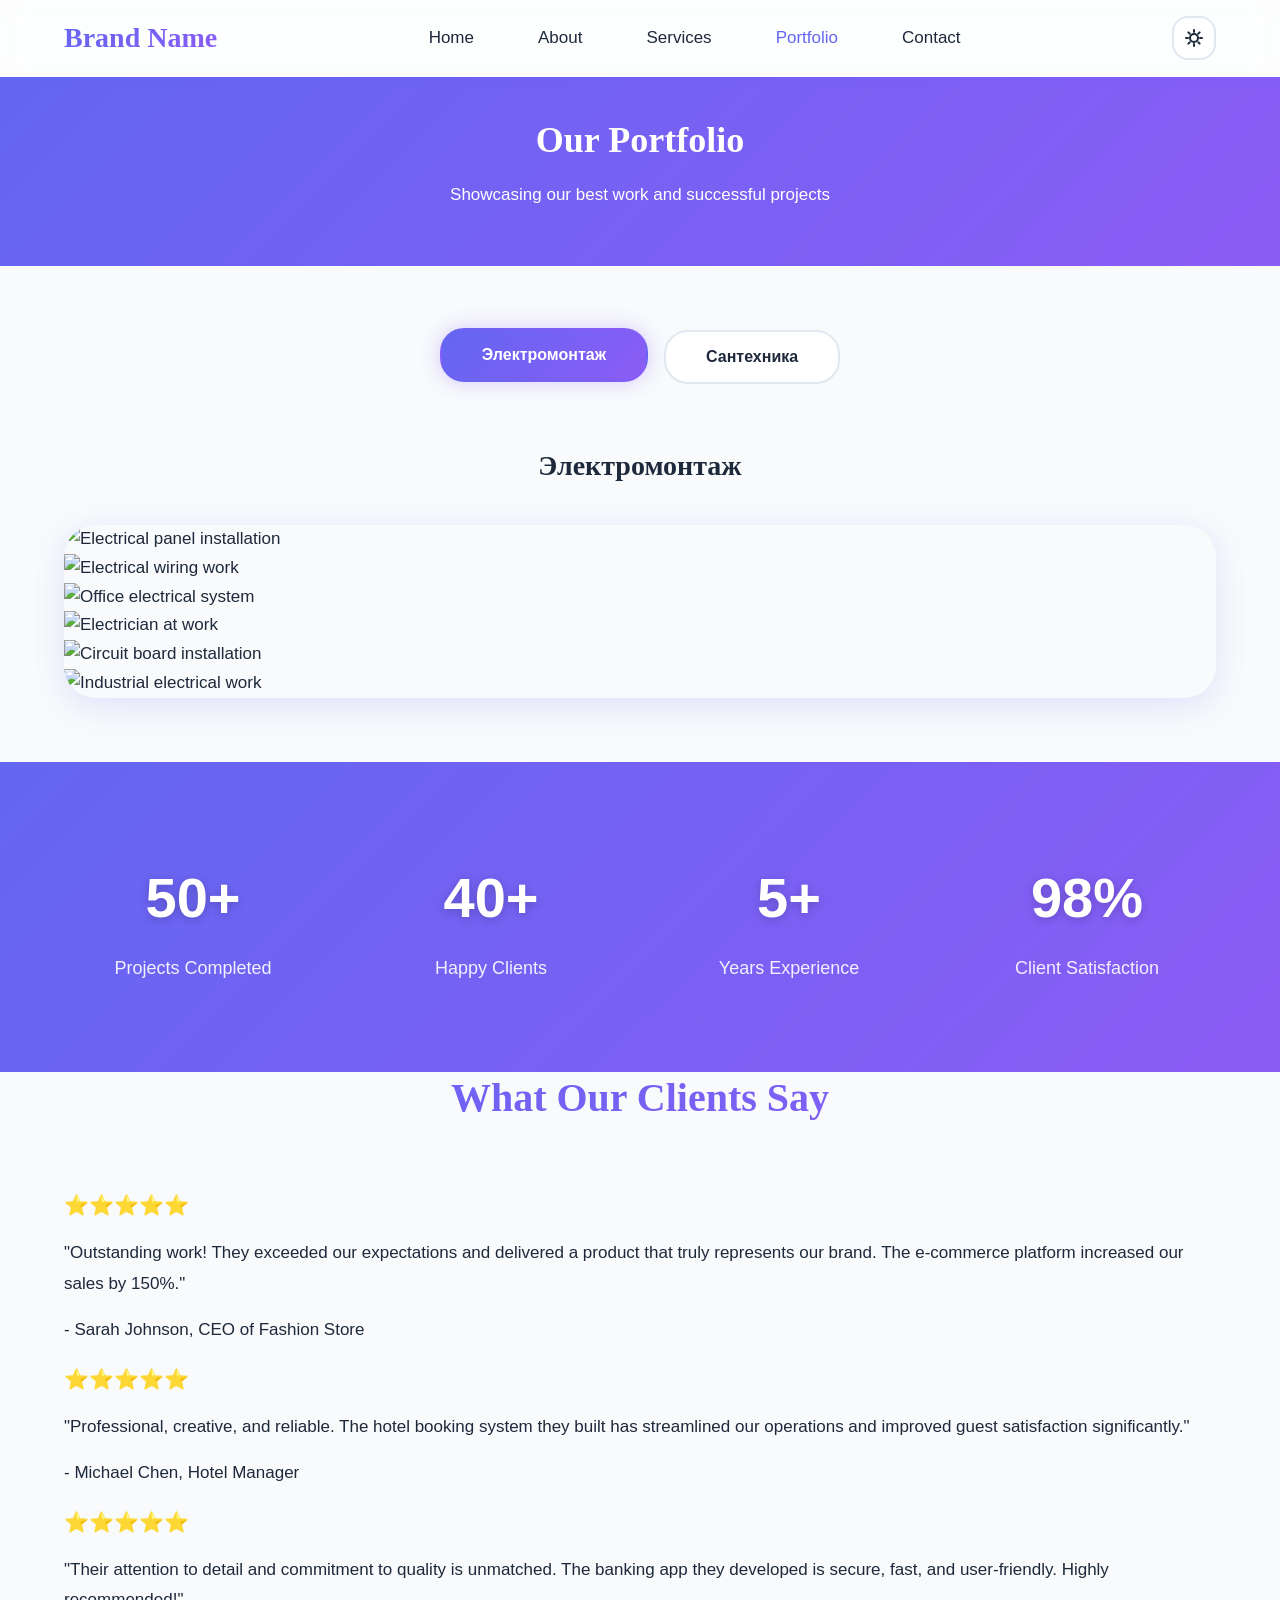
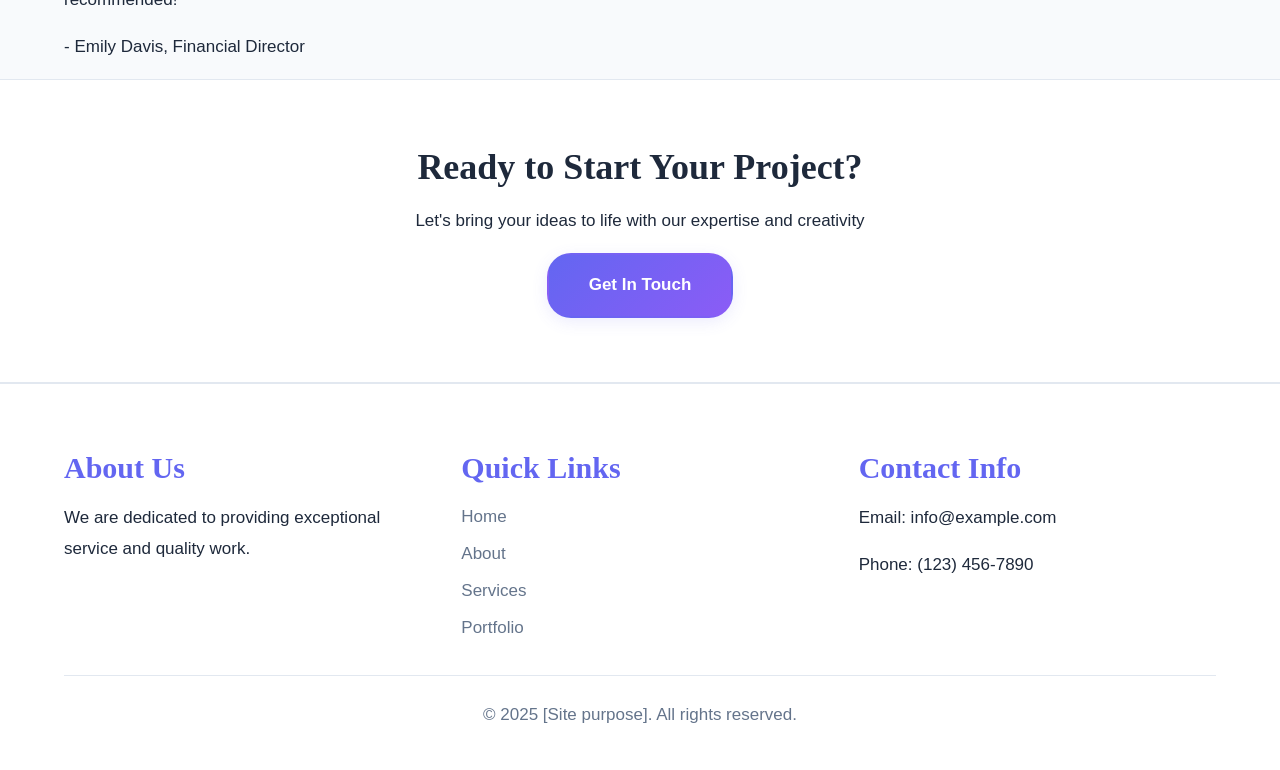
==== commit 563e5828: "Title: Update portfolio page with electrical and plumbing galleries using Fotorama Key features impl" ====
--- a/portfolio.html
+++ b/portfolio.html
@@ -1,446 +1,222 @@
-<!-- UPDATED: Enhanced portfolio with real demo projects and improved design -->
-<!DOCTYPE html>
-<html lang="en">
-
-<head>
-    <meta charset="UTF-8">
-    <meta name="viewport" content="width=device-width, initial-scale=1.0">
-    <meta name="description" content="View our portfolio and past projects at [Site purpose]">
-    <meta name="color-scheme" content="light dark">
-    <title>Portfolio - [Site purpose]</title>
-    <link rel="stylesheet" href="css/styles.css">
-</head>
-
-<body class="theme-auto">
-    <!-- Header with navigation -->
-    <header class="site-header">
-        <div class="container">
-            <div class="header-content">
-                <div class="logo">
-                    <h1>Brand Name</h1>
-                </div>
-
-                <!-- Mobile menu toggle button -->
-                <button class="mobile-menu-toggle" aria-label="Toggle navigation menu">
-                    <span class="hamburger"></span>
-                    <span class="hamburger"></span>
-                    <span class="hamburger"></span>
-                </button>
-
-                <!-- Main navigation -->
-                <nav class="main-nav">
-                    <ul class="nav-list">
-                        <li><a href="index.html">Home</a></li>
-                        <li><a href="about.html">About</a></li>
-                        <li><a href="services.html">Services</a></li>
-                        <li><a href="portfolio.html" class="active">Portfolio</a></li>
-                        <li><a href="contact.html">Contact</a></li>
-                    </ul>
-                </nav>
-
-                <!-- UPDATED: Dark mode toggle button -->
-                <button class="theme-toggle" id="themeToggle" aria-label="Toggle dark mode" aria-pressed="false">
-                    <svg class="theme-icon theme-icon-sun" width="20" height="20" viewBox="0 0 20 20" fill="none"
-                        xmlns="http://www.w3.org/2000/svg">
-                        <circle cx="10" cy="10" r="4" stroke="currentColor" stroke-width="2" />
-                        <path
-                            d="M10 2V4M10 16V18M18 10H16M4 10H2M15.657 4.343L14.243 5.757M5.757 14.243L4.343 15.657M15.657 15.657L14.243 14.243M5.757 5.757L4.343 4.343"
-                            stroke="currentColor" stroke-width="2" stroke-linecap="round" />
-                    </svg>
-                    <svg class="theme-icon theme-icon-moon" width="20" height="20" viewBox="0 0 20 20" fill="none"
-                        xmlns="http://www.w3.org/2000/svg">
-                        <path d="M17.293 13.293A8 8 0 016.707 2.707a8.001 8.001 0 1010.586 10.586z"
-                            stroke="currentColor" stroke-width="2" stroke-linejoin="round" />
-                    </svg>
-                </button>
-            </div>
-        </div>
-    </header>
-
-    <!-- Page header -->
-    <section class="page-header">
-        <div class="container">
-            <h2>Our Portfolio</h2>
-            <p>Showcasing our best work and successful projects</p>
-        </div>
-    </section>
-
-    <!-- Portfolio gallery section -->
-    <section class="portfolio-section">
-        <div class="container">
-            <!-- Portfolio filter buttons -->
-            <div class="portfolio-filters">
-                <button class="filter-btn active" data-filter="all">All Projects</button>
-                <button class="filter-btn" data-filter="web">Websites</button>
-                <button class="filter-btn" data-filter="app">Applications</button>
-                <button class="filter-btn" data-filter="ecommerce">E-commerce</button>
-                <button class="filter-btn" data-filter="booking">Booking Systems</button>
-            </div>
-
-            <!-- UPDATED: Portfolio grid with real demo projects -->
-            <div class="portfolio-grid">
-
-                <!-- Project 1: Makeup Artist Website -->
-                <article class="portfolio-item" data-category="web">
-                    <div class="portfolio-image">
-                        <div class="portfolio-placeholder"
-                            style="background: linear-gradient(135deg, #ff6b9d 0%, #c06c84 100%);">
-                            <svg width="80" height="80" viewBox="0 0 24 24" fill="none" stroke="white" stroke-width="2">
-                                <path d="M12 2L2 7l10 5 10-5-10-5z" />
-                                <path d="M2 17l10 5 10-5M2 12l10 5 10-5" />
-                            </svg>
-                        </div>
-                        <div class="portfolio-overlay">
-                            <h3>💄 Makeup Artist Portfolio</h3>
-                            <p>Elegant portfolio website for professional makeup artist with gallery, booking system,
-                                and before/after showcase</p>
-                            <div class="portfolio-tags">
-                                <span class="tag">HTML/CSS</span>
-                                <span class="tag">JavaScript</span>
-                                <span class="tag">Responsive</span>
-                            </div>
-                        </div>
-                    </div>
-                    <div class="portfolio-info">
-                        <h4>Makeup Artist Portfolio</h4>
-                        <p class="portfolio-category">Website Design</p>
-                    </div>
-                </article>
-
-                <!-- Project 2: E-commerce Platform -->
-                <article class="portfolio-item" data-category="ecommerce">
-                    <div class="portfolio-image">
-                        <div class="portfolio-placeholder"
-                            style="background: linear-gradient(135deg, #667eea 0%, #764ba2 100%);">
-                            <svg width="80" height="80" viewBox="0 0 24 24" fill="none" stroke="white" stroke-width="2">
-                                <circle cx="9" cy="21" r="1" />
-                                <circle cx="20" cy="21" r="1" />
-                                <path d="M1 1h4l2.68 13.39a2 2 0 0 0 2 1.61h9.72a2 2 0 0 0 2-1.61L23 6H6" />
-                            </svg>
-                        </div>
-                        <div class="portfolio-overlay">
-                            <h3>🛍️ E-commerce Platform</h3>
-                            <p>Full-featured online store with product catalog, shopping cart, payment integration, and
-                                admin dashboard</p>
-                            <div class="portfolio-tags">
-                                <span class="tag">PHP</span>
-                                <span class="tag">MySQL</span>
-                                <span class="tag">Payment Gateway</span>
-                            </div>
-                        </div>
-                    </div>
-                    <div class="portfolio-info">
-                        <h4>E-commerce Platform</h4>
-                        <p class="portfolio-category">Online Store</p>
-                    </div>
-                </article>
-
-                <!-- Project 3: Banking System App -->
-                <article class="portfolio-item" data-category="app">
-                    <div class="portfolio-image">
-                        <div class="portfolio-placeholder"
-                            style="background: linear-gradient(135deg, #f093fb 0%, #f5576c 100%);">
-                            <svg width="80" height="80" viewBox="0 0 24 24" fill="none" stroke="white" stroke-width="2">
-                                <rect x="1" y="4" width="22" height="16" rx="2" ry="2" />
-                                <line x1="1" y1="10" x2="23" y2="10" />
-                            </svg>
-                        </div>
-                        <div class="portfolio-overlay">
-                            <h3>🏦 Banking System</h3>
-                            <p>Secure banking application with account management, transactions, transfers, and
-                                real-time balance updates</p>
-                            <div class="portfolio-tags">
-                                <span class="tag">Security</span>
-                                <span class="tag">Encryption</span>
-                                <span class="tag">Real-time</span>
-                            </div>
-                        </div>
-                    </div>
-                    <div class="portfolio-info">
-                        <h4>Banking System App</h4>
-                        <p class="portfolio-category">Financial Application</p>
-                    </div>
-                </article>
-
-                <!-- Project 4: Chat Platform -->
-                <article class="portfolio-item" data-category="app">
-                    <div class="portfolio-image">
-                        <div class="portfolio-placeholder"
-                            style="background: linear-gradient(135deg, #4facfe 0%, #00f2fe 100%);">
-                            <svg width="80" height="80" viewBox="0 0 24 24" fill="none" stroke="white" stroke-width="2">
-                                <path d="M21 15a2 2 0 0 1-2 2H7l-4 4V5a2 2 0 0 1 2-2h14a2 2 0 0 1 2 2z" />
-                            </svg>
-                        </div>
-                        <div class="portfolio-overlay">
-                            <h3>💬 Chat Platform</h3>
-                            <p>Real-time messaging platform with group chats, file sharing, emoji support, and online
-                                status indicators</p>
-                            <div class="portfolio-tags">
-                                <span class="tag">WebSocket</span>
-                                <span class="tag">Real-time</span>
-                                <span class="tag">Notifications</span>
-                            </div>
-                        </div>
-                    </div>
-                    <div class="portfolio-info">
-                        <h4>Chat Platform</h4>
-                        <p class="portfolio-category">Communication App</p>
-                    </div>
-                </article>
-
-                <!-- Project 5: Hotel Booking System -->
-                <article class="portfolio-item" data-category="booking">
-                    <div class="portfolio-image">
-                        <div class="portfolio-placeholder"
-                            style="background: linear-gradient(135deg, #fa709a 0%, #fee140 100%);">
-                            <svg width="80" height="80" viewBox="0 0 24 24" fill="none" stroke="white" stroke-width="2">
-                                <path d="M3 9l9-7 9 7v11a2 2 0 0 1-2 2H5a2 2 0 0 1-2-2z" />
-                                <polyline points="9 22 9 12 15 12 15 22" />
-                            </svg>
-                        </div>
-                        <div class="portfolio-overlay">
-                            <h3>🏨 Hotel Booking System</h3>
-                            <p>Complete hotel reservation system with room availability, online booking, payment
-                                processing, and guest management</p>
-                            <div class="portfolio-tags">
-                                <span class="tag">Booking Engine</span>
-                                <span class="tag">Calendar</span>
-                                <span class="tag">Payments</span>
-                            </div>
-                        </div>
-                    </div>
-                    <div class="portfolio-info">
-                        <h4>Hotel Booking System</h4>
-                        <p class="portfolio-category">Hospitality Platform</p>
-                    </div>
-                </article>
-
-                <!-- Project 6: Bus & Taxi System -->
-                <article class="portfolio-item" data-category="booking">
-                    <div class="portfolio-image">
-                        <div class="portfolio-placeholder"
-                            style="background: linear-gradient(135deg, #30cfd0 0%, #330867 100%);">
-                            <svg width="80" height="80" viewBox="0 0 24 24" fill="none" stroke="white" stroke-width="2">
-                                <rect x="1" y="3" width="15" height="13" />
-                                <polygon points="16 8 20 8 23 11 23 16 16 16 16 8" />
-                                <circle cx="5.5" cy="18.5" r="2.5" />
-                                <circle cx="18.5" cy="18.5" r="2.5" />
-                            </svg>
-                        </div>
-                        <div class="portfolio-overlay">
-                            <h3>🚌 Bus & Taxi Booking</h3>
-                            <p>Transportation booking platform with route planning, real-time tracking, fare
-                                calculation, and driver management</p>
-                            <div class="portfolio-tags">
-                                <span class="tag">GPS Tracking</span>
-                                <span class="tag">Route Planning</span>
-                                <span class="tag">Mobile App</span>
-                            </div>
-                        </div>
-                    </div>
-                    <div class="portfolio-info">
-                        <h4>Bus & Taxi System</h4>
-                        <p class="portfolio-category">Transportation Platform</p>
-                    </div>
-                </article>
-
-                <!-- Project 7: Corporate Website -->
-                <article class="portfolio-item" data-category="web">
-                    <div class="portfolio-image">
-                        <div class="portfolio-placeholder"
-                            style="background: linear-gradient(135deg, #a8edea 0%, #fed6e3 100%);">
-                            <svg width="80" height="80" viewBox="0 0 24 24" fill="none" stroke="currentColor"
-                                stroke-width="2">
-                                <rect x="2" y="3" width="20" height="14" rx="2" ry="2" />
-                                <line x1="8" y1="21" x2="16" y2="21" />
-                                <line x1="12" y1="17" x2="12" y2="21" />
-                            </svg>
-                        </div>
-                        <div class="portfolio-overlay">
-                            <h3>🏢 Corporate Website</h3>
-                            <p>Professional corporate website with company profile, services showcase, team section, and
-                                contact forms</p>
-                            <div class="portfolio-tags">
-                                <span class="tag">Corporate</span>
-                                <span class="tag">SEO</span>
-                                <span class="tag">CMS</span>
-                            </div>
-                        </div>
-                    </div>
-                    <div class="portfolio-info">
-                        <h4>Corporate Website</h4>
-                        <p class="portfolio-category">Business Website</p>
-                    </div>
-                </article>
-
-                <!-- Project 8: Restaurant Menu App -->
-                <article class="portfolio-item" data-category="app">
-                    <div class="portfolio-image">
-                        <div class="portfolio-placeholder"
-                            style="background: linear-gradient(135deg, #ff9a56 0%, #ff6a88 100%);">
-                            <svg width="80" height="80" viewBox="0 0 24 24" fill="none" stroke="white" stroke-width="2">
-                                <path d="M18 8h1a4 4 0 0 1 0 8h-1" />
-                                <path d="M2 8h16v9a4 4 0 0 1-4 4H6a4 4 0 0 1-4-4V8z" />
-                                <line x1="6" y1="1" x2="6" y2="4" />
-                                <line x1="10" y1="1" x2="10" y2="4" />
-                                <line x1="14" y1="1" x2="14" y2="4" />
-                            </svg>
-                        </div>
-                        <div class="portfolio-overlay">
-                            <h3>🍽️ Restaurant Menu App</h3>
-                            <p>Digital menu system with food ordering, table reservation, and kitchen management
-                                dashboard</p>
-                            <div class="portfolio-tags">
-                                <span class="tag">QR Code</span>
-                                <span class="tag">Ordering</span>
-                                <span class="tag">POS</span>
-                            </div>
-                        </div>
-                    </div>
-                    <div class="portfolio-info">
-                        <h4>Restaurant Menu App</h4>
-                        <p class="portfolio-category">Food Service</p>
-                    </div>
-                </article>
-
-                <!-- Project 9: Fitness Tracker -->
-                <article class="portfolio-item" data-category="app">
-                    <div class="portfolio-image">
-                        <div class="portfolio-placeholder"
-                            style="background: linear-gradient(135deg, #84fab0 0%, #8fd3f4 100%);">
-                            <svg width="80" height="80" viewBox="0 0 24 24" fill="none" stroke="white" stroke-width="2">
-                                <polyline points="22 12 18 12 15 21 9 3 6 12 2 12" />
-                            </svg>
-                        </div>
-                        <div class="portfolio-overlay">
-                            <h3>💪 Fitness Tracker</h3>
-                            <p>Health and fitness tracking app with workout plans, progress monitoring, and nutrition
-                                tracking</p>
-                            <div class="portfolio-tags">
-                                <span class="tag">Health</span>
-                                <span class="tag">Analytics</span>
-                                <span class="tag">Charts</span>
-                            </div>
-                        </div>
-                    </div>
-                    <div class="portfolio-info">
-                        <h4>Fitness Tracker</h4>
-                        <p class="portfolio-category">Health & Wellness</p>
-                    </div>
-                </article>
-
-            </div>
-        </div>
-    </section>
-
-    <!-- Project Stats Section -->
-    <section class="portfolio-stats">
-        <div class="container">
-            <div class="stats-grid">
-                <div class="stat-card">
-                    <div class="stat-number">50+</div>
-                    <div class="stat-label">Projects Completed</div>
-                </div>
-                <div class="stat-card">
-                    <div class="stat-number">40+</div>
-                    <div class="stat-label">Happy Clients</div>
-                </div>
-                <div class="stat-card">
-                    <div class="stat-number">5+</div>
-                    <div class="stat-label">Years Experience</div>
-                </div>
-                <div class="stat-card">
-                    <div class="stat-number">98%</div>
-                    <div class="stat-label">Client Satisfaction</div>
-                </div>
-            </div>
-        </div>
-    </section>
-
-    <!-- Testimonials section -->
-    <section class="testimonials">
-        <div class="container">
-            <h2 class="section-title">What Our Clients Say</h2>
-            <div class="testimonials-grid">
-                <div class="testimonial-card">
-                    <div class="testimonial-rating">⭐⭐⭐⭐⭐</div>
-                    <p class="testimonial-text">"Outstanding work! They exceeded our expectations and delivered a
-                        product that truly represents our brand. The e-commerce platform increased our sales by 150%."
-                    </p>
-                    <p class="testimonial-author">- Sarah Johnson, CEO of Fashion Store</p>
-                </div>
-                <div class="testimonial-card">
-                    <div class="testimonial-rating">⭐⭐⭐⭐⭐</div>
-                    <p class="testimonial-text">"Professional, creative, and reliable. The hotel booking system they
-                        built has streamlined our operations and improved guest satisfaction significantly."</p>
-                    <p class="testimonial-author">- Michael Chen, Hotel Manager</p>
-                </div>
-                <div class="testimonial-card">
-                    <div class="testimonial-rating">⭐⭐⭐⭐⭐</div>
-                    <p class="testimonial-text">"Their attention to detail and commitment to quality is unmatched. The
-                        banking app they developed is secure, fast, and user-friendly. Highly recommended!"</p>
-                    <p class="testimonial-author">- Emily Davis, Financial Director</p>
-                </div>
-            </div>
-        </div>
-    </section>
-
-    <!-- CTA Section -->
-    <section class="cta">
-        <div class="container">
-            <h2>Ready to Start Your Project?</h2>
-            <p>Let's bring your ideas to life with our expertise and creativity</p>
-            <a href="contact.html" class="btn btn-primary">Get In Touch</a>
-        </div>
-    </section>
-
-    <!-- Footer -->
-    <footer class="site-footer">
-        <div class="container">
-            <div class="footer-content">
-                <div class="footer-section">
-                    <h3>About Us</h3>
-                    <p>We are dedicated to providing exceptional service and quality work.</p>
-                </div>
-                <div class="footer-section">
-                    <h3>Quick Links</h3>
-                    <ul>
-                        <li><a href="index.html">Home</a></li>
-                        <li><a href="about.html">About</a></li>
-                        <li><a href="services.html">Services</a></li>
-                        <li><a href="portfolio.html">Portfolio</a></li>
-                    </ul>
-                </div>
-                <div class="footer-section">
-                    <h3>Contact Info</h3>
-                    <p>Email: info@example.com</p>
-                    <p>Phone: (123) 456-7890</p>
-                </div>
-            </div>
-            <div class="footer-bottom">
-                <p>&copy; 2025 [Site purpose]. All rights reserved.</p>
-            </div>
-        </div>
-    </footer>
-
-    <!-- UPDATED: Sticky mobile theme toggle -->
-    <button class="theme-toggle-mobile" id="themeToggleMobile" aria-label="Toggle dark mode" aria-pressed="false">
-        <svg class="theme-icon theme-icon-sun" width="24" height="24" viewBox="0 0 20 20" fill="none"
-            xmlns="http://www.w3.org/2000/svg">
-            <circle cx="10" cy="10" r="4" stroke="currentColor" stroke-width="2" />
-            <path
-                d="M10 2V4M10 16V18M18 10H16M4 10H2M15.657 4.343L14.243 5.757M5.757 14.243L4.343 15.657M15.657 15.657L14.243 14.243M5.757 5.757L4.343 4.343"
-                stroke="currentColor" stroke-width="2" stroke-linecap="round" />
-        </svg>
-        <svg class="theme-icon theme-icon-moon" width="24" height="24" viewBox="0 0 20 20" fill="none"
-            xmlns="http://www.w3.org/2000/svg">
-            <path d="M17.293 13.293A8 8 0 016.707 2.707a8.001 8.001 0 1010.586 10.586z" stroke="currentColor"
-                stroke-width="2" stroke-linejoin="round" />
-        </svg>
-    </button>
-
-    <!-- JavaScript -->
-    <script src="js/app.js"></script>
-</body>
-
+<!-- UPDATED: Portfolio with Electrical and Plumbing galleries using Fotorama -->
+<!DOCTYPE html>
+<html lang="en">
+
+<head>
+    <meta charset="UTF-8">
+    <meta name="viewport" content="width=device-width, initial-scale=1.0">
+    <meta name="description" content="View our portfolio and past projects at [Site purpose]">
+    <meta name="color-scheme" content="light dark">
+    <title>Portfolio - [Site purpose]</title>
+    <link rel="stylesheet" href="css/styles.css">
+    
+    <!-- jQuery 1.8 or later, 33 KB -->
+    <script src="https://ajax.googleapis.com/ajax/libs/jquery/1.11.1/jquery.min.js"></script>
+    
+    <!-- Fotorama from CDNJS, 19 KB -->
+    <link href="https://cdnjs.cloudflare.com/ajax/libs/fotorama/4.6.4/fotorama.css" rel="stylesheet">
+    <script src="https://cdnjs.cloudflare.com/ajax/libs/fotorama/4.6.4/fotorama.js"></script>
+</head>
+
+<body class="theme-auto">
+    <!-- Header with navigation -->
+    <header class="site-header">
+        <div class="container">
+            <div class="header-content">
+                <div class="logo">
+                    <h1>Brand Name</h1>
+                </div>
+
+                <!-- Mobile menu toggle button -->
+                <button class="mobile-menu-toggle" aria-label="Toggle navigation menu">
+                    <span class="hamburger"></span>
+                    <span class="hamburger"></span>
+                    <span class="hamburger"></span>
+                </button>
+
+                <!-- Main navigation -->
+                <nav class="main-nav">
+                    <ul class="nav-list">
+                        <li><a href="index.html">Home</a></li>
+                        <li><a href="about.html">About</a></li>
+                        <li><a href="services.html">Services</a></li>
+                        <li><a href="portfolio.html" class="active">Portfolio</a></li>
+                        <li><a href="contact.html">Contact</a></li>
+                    </ul>
+                </nav>
+
+                <!-- UPDATED: Dark mode toggle button -->
+                <button class="theme-toggle" id="themeToggle" aria-label="Toggle dark mode" aria-pressed="false">
+                    <svg class="theme-icon theme-icon-sun" width="20" height="20" viewBox="0 0 20 20" fill="none"
+                        xmlns="http://www.w3.org/2000/svg">
+                        <circle cx="10" cy="10" r="4" stroke="currentColor" stroke-width="2" />
+                        <path
+                            d="M10 2V4M10 16V18M18 10H16M4 10H2M15.657 4.343L14.243 5.757M5.757 14.243L4.343 15.657M15.657 15.657L14.243 14.243M5.757 5.757L4.343 4.343"
+                            stroke="currentColor" stroke-width="2" stroke-linecap="round" />
+                    </svg>
+                    <svg class="theme-icon theme-icon-moon" width="20" height="20" viewBox="0 0 20 20" fill="none"
+                        xmlns="http://www.w3.org/2000/svg">
+                        <path d="M17.293 13.293A8 8 0 016.707 2.707a8.001 8.001 0 1010.586 10.586z"
+                            stroke="currentColor" stroke-width="2" stroke-linejoin="round" />
+                    </svg>
+                </button>
+            </div>
+        </div>
+    </header>
+
+    <!-- Page header -->
+    <section class="page-header">
+        <div class="container">
+            <h2>Our Portfolio</h2>
+            <p>Showcasing our best work and successful projects</p>
+        </div>
+    </section>
+    <!-- Portfolio gallery section -->
+    <section class="portfolio-section">
+        <div class="container">
+            <!-- Portfolio filter buttons - renamed to Electrical and Plumbing only -->
+            <div class="portfolio-filters">
+                <button class="filter-btn active" data-filter="electrical">Электромонтаж</button>
+                <button class="filter-btn" data-filter="plumbing">Сантехника</button>
+            </div>
+
+            <!-- Electrical Installation Gallery (Fotorama) -->
+            <div id="electrical-gallery" class="gallery-container fotorama-gallery active">
+                <h3>Электромонтаж</h3>
+                <div class="fotorama" data-nav="thumbs" data-allow-full-screen="true" data-keyboard="true">
+                    <img src="https://images.unsplash.com/photo-1621905251189-08b45d6a269e?w=800" alt="Electrical panel installation">
+                    <img src="https://images.unsplash.com/photo-1558402529-d2638a7023e9?w=800" alt="Electrical wiring work">
+                    <img src="https://images.unsplash.com/photo-1497366216548-37526070297c?w=800" alt="Office electrical system">
+                    <img src="https://images.unsplash.com/photo-1565514020176-db704453a6b8?w=800" alt="Electrician at work">
+                    <img src="https://images.unsplash.com/photo-1544724569-5f546fd6f2b5?w=800" alt="Circuit board installation">
+                    <img src="https://images.unsplash.com/photo-1581092921461-eab62e97a782?w=800" alt="Industrial electrical work">
+                </div>
+            </div>
+
+            <!-- Plumbing Gallery (Fotorama) -->
+            <div id="plumbing-gallery" class="gallery-container fotorama-gallery">
+                <h3>Сантехника</h3>
+                <div class="fotorama" data-nav="thumbs" data-allow-full-screen="true" data-keyboard="true">
+                    <img src="https://images.unsplash.com/photo-1584622050111-993a426fbf0a?w=800" alt="Bathroom plumbing">
+                    <img src="https://images.unsplash.com/photo-1585704032915-c3400ca199e7?w=800" alt="Kitchen sink installation">
+                    <img src="https://images.unsplash.com/photo-1604014237800-1c9102c219da?w=800" alt="Modern bathroom fixtures">
+                    <img src="https://images.unsplash.com/photo-1595428774223-ef52624120d2?w=800" alt="Plumbing pipes work">
+                    <img src="https://images.unsplash.com/photo-1507089947368-19c1da9775ae?w=800" alt="Bathroom renovation">
+                    <img src="https://images.unsplash.com/photo-1620626011761-996317b8d101?w=800" alt="Water heater installation">
+                </div>
+            </div>
+
+        </div>
+    </section>
+
+    <!-- Project Stats Section -->
+    <section class="portfolio-stats">
+        <div class="container">
+            <div class="stats-grid">
+                <div class="stat-card">
+                    <div class="stat-number">50+</div>
+                    <div class="stat-label">Projects Completed</div>
+                </div>
+                <div class="stat-card">
+                    <div class="stat-number">40+</div>
+                    <div class="stat-label">Happy Clients</div>
+                </div>
+                <div class="stat-card">
+                    <div class="stat-number">5+</div>
+                    <div class="stat-label">Years Experience</div>
+                </div>
+                <div class="stat-card">
+                    <div class="stat-number">98%</div>
+                    <div class="stat-label">Client Satisfaction</div>
+                </div>
+            </div>
+        </div>
+    </section>
+
+    <!-- Testimonials section -->
+    <section class="testimonials">
+        <div class="container">
+            <h2 class="section-title">What Our Clients Say</h2>
+            <div class="testimonials-grid">
+                <div class="testimonial-card">
+                    <div class="testimonial-rating">⭐⭐⭐⭐⭐</div>
+                    <p class="testimonial-text">"Outstanding work! They exceeded our expectations and delivered a
+                        product that truly represents our brand. The e-commerce platform increased our sales by 150%."
+                    </p>
+                    <p class="testimonial-author">- Sarah Johnson, CEO of Fashion Store</p>
+                </div>
+                <div class="testimonial-card">
+                    <div class="testimonial-rating">⭐⭐⭐⭐⭐</div>
+                    <p class="testimonial-text">"Professional, creative, and reliable. The hotel booking system they
+                        built has streamlined our operations and improved guest satisfaction significantly."</p>
+                    <p class="testimonial-author">- Michael Chen, Hotel Manager</p>
+                </div>
+                <div class="testimonial-card">
+                    <div class="testimonial-rating">⭐⭐⭐⭐⭐</div>
+                    <p class="testimonial-text">"Their attention to detail and commitment to quality is unmatched. The
+                        banking app they developed is secure, fast, and user-friendly. Highly recommended!"</p>
+                    <p class="testimonial-author">- Emily Davis, Financial Director</p>
+                </div>
+            </div>
+        </div>
+    </section>
+
+    <!-- CTA Section -->
+    <section class="cta">
+        <div class="container">
+            <h2>Ready to Start Your Project?</h2>
+            <p>Let's bring your ideas to life with our expertise and creativity</p>
+            <a href="contact.html" class="btn btn-primary">Get In Touch</a>
+        </div>
+    </section>
+
+    <!-- Footer -->
+    <footer class="site-footer">
+        <div class="container">
+            <div class="footer-content">
+                <div class="footer-section">
+                    <h3>About Us</h3>
+                    <p>We are dedicated to providing exceptional service and quality work.</p>
+                </div>
+                <div class="footer-section">
+                    <h3>Quick Links</h3>
+                    <ul>
+                        <li><a href="index.html">Home</a></li>
+                        <li><a href="about.html">About</a></li>
+                        <li><a href="services.html">Services</a></li>
+                        <li><a href="portfolio.html">Portfolio</a></li>
+                    </ul>
+                </div>
+                <div class="footer-section">
+                    <h3>Contact Info</h3>
+                    <p>Email: info@example.com</p>
+                    <p>Phone: (123) 456-7890</p>
+                </div>
+            </div>
+            <div class="footer-bottom">
+                <p>&copy; 2025 [Site purpose]. All rights reserved.</p>
+            </div>
+        </div>
+    </footer>
+
+    <!-- UPDATED: Sticky mobile theme toggle -->
+    <button class="theme-toggle-mobile" id="themeToggleMobile" aria-label="Toggle dark mode" aria-pressed="false">
+        <svg class="theme-icon theme-icon-sun" width="24" height="24" viewBox="0 0 20 20" fill="none"
+            xmlns="http://www.w3.org/2000/svg">
+            <circle cx="10" cy="10" r="4" stroke="currentColor" stroke-width="2" />
+            <path
+                d="M10 2V4M10 16V18M18 10H16M4 10H2M15.657 4.343L14.243 5.757M5.757 14.243L4.343 15.657M15.657 15.657L14.243 14.243M5.757 5.757L4.343 4.343"
+                stroke="currentColor" stroke-width="2" stroke-linecap="round" />
+        </svg>
+        <svg class="theme-icon theme-icon-moon" width="24" height="24" viewBox="0 0 20 20" fill="none"
+            xmlns="http://www.w3.org/2000/svg">
+            <path d="M17.293 13.293A8 8 0 016.707 2.707a8.001 8.001 0 1010.586 10.586z" stroke="currentColor"
+                stroke-width="2" stroke-linejoin="round" />
+        </svg>
+    </button>
+
+    <!-- JavaScript -->
+    <script src="js/app.js"></script>
+</body>
+
 </html>
--- a/css/styles.css
+++ b/css/styles.css
@@ -1104,3 +1104,32 @@
     transform: translateY(-5px);
     box-shadow: var(--shadow-lg);
 }
+
+/* Fotorama Gallery Container Styles */
+.gallery-container {
+    display: none;
+}
+
+.gallery-container.active {
+    display: block;
+}
+
+.fotorama-gallery h3 {
+    text-align: center;
+    margin-bottom: var(--spacing-lg);
+    color: var(--text);
+    font-size: 1.75rem;
+    font-weight: 600;
+}
+
+.fotorama {
+    max-width: 100%;
+    margin: 0 auto;
+    border-radius: var(--radius-xl);
+    overflow: hidden;
+    box-shadow: var(--shadow-lg);
+}
+
+.fotorama__img {
+    object-fit: cover;
+}
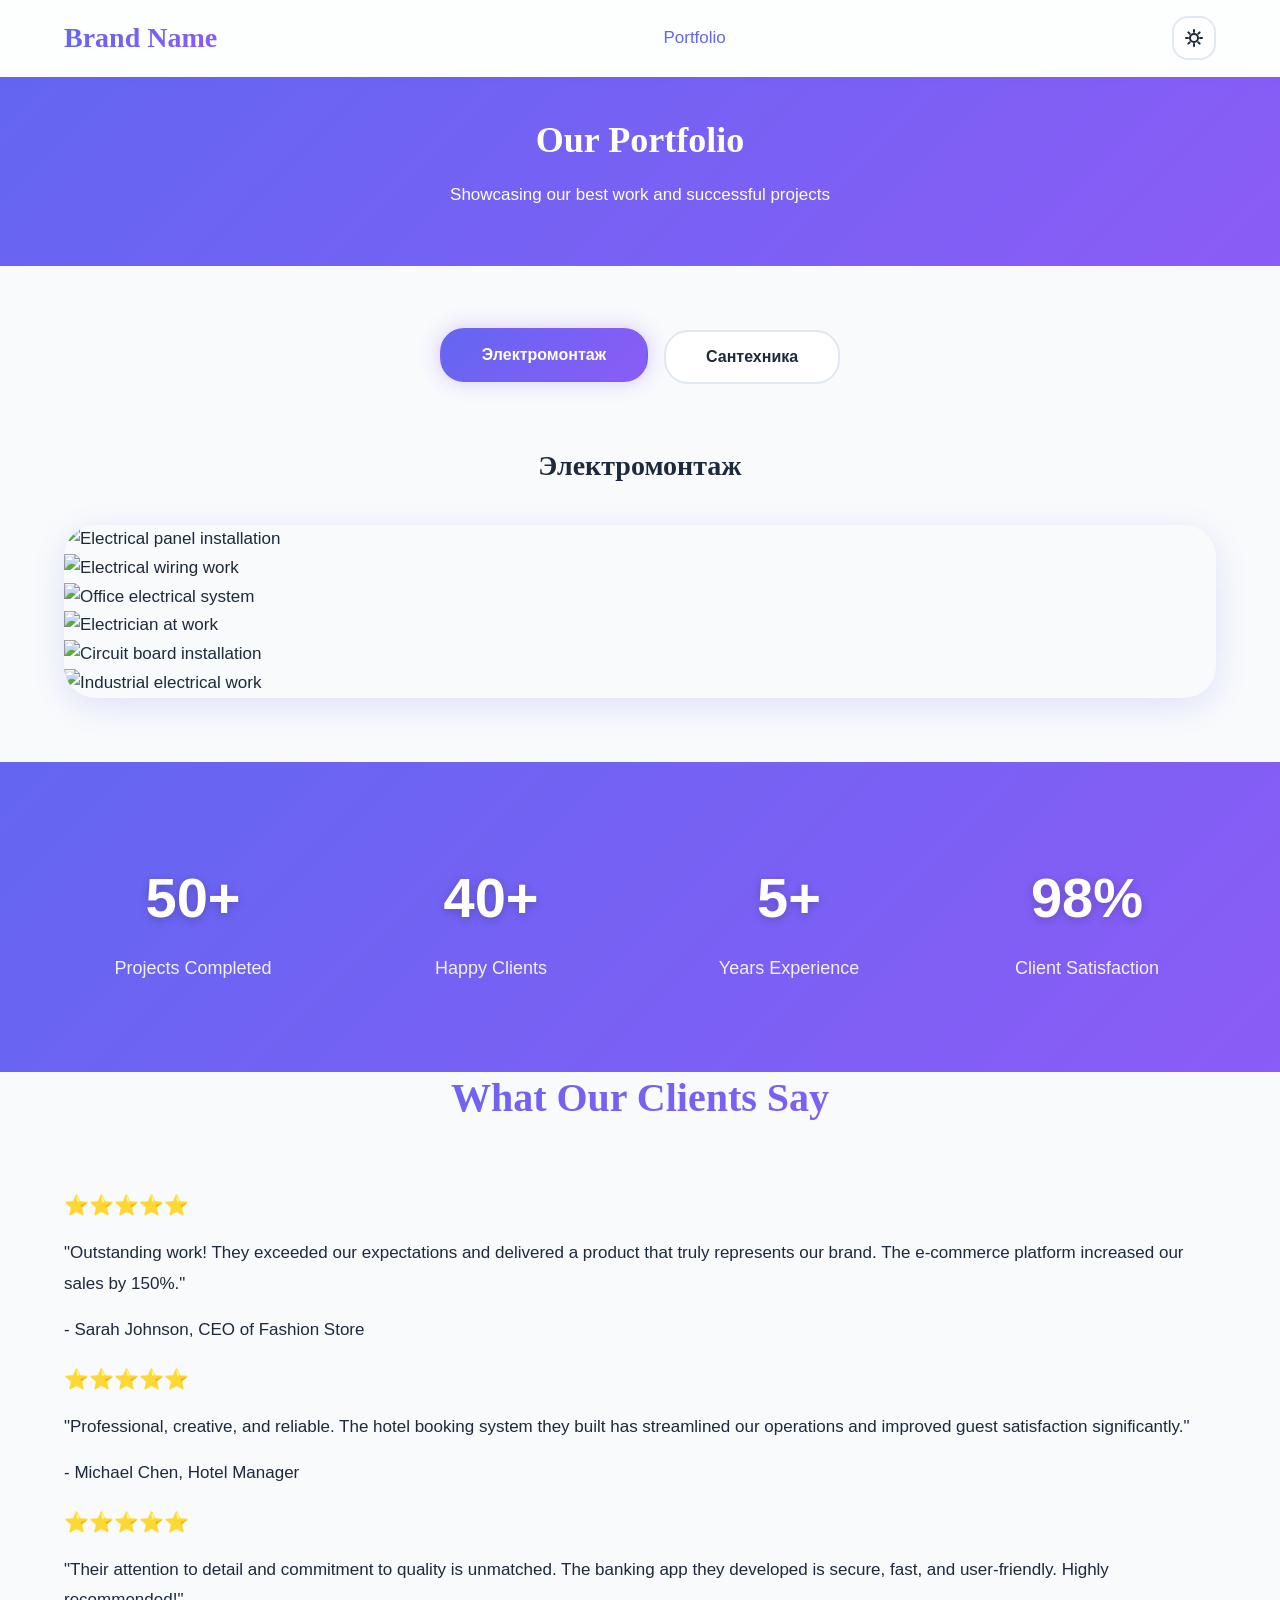
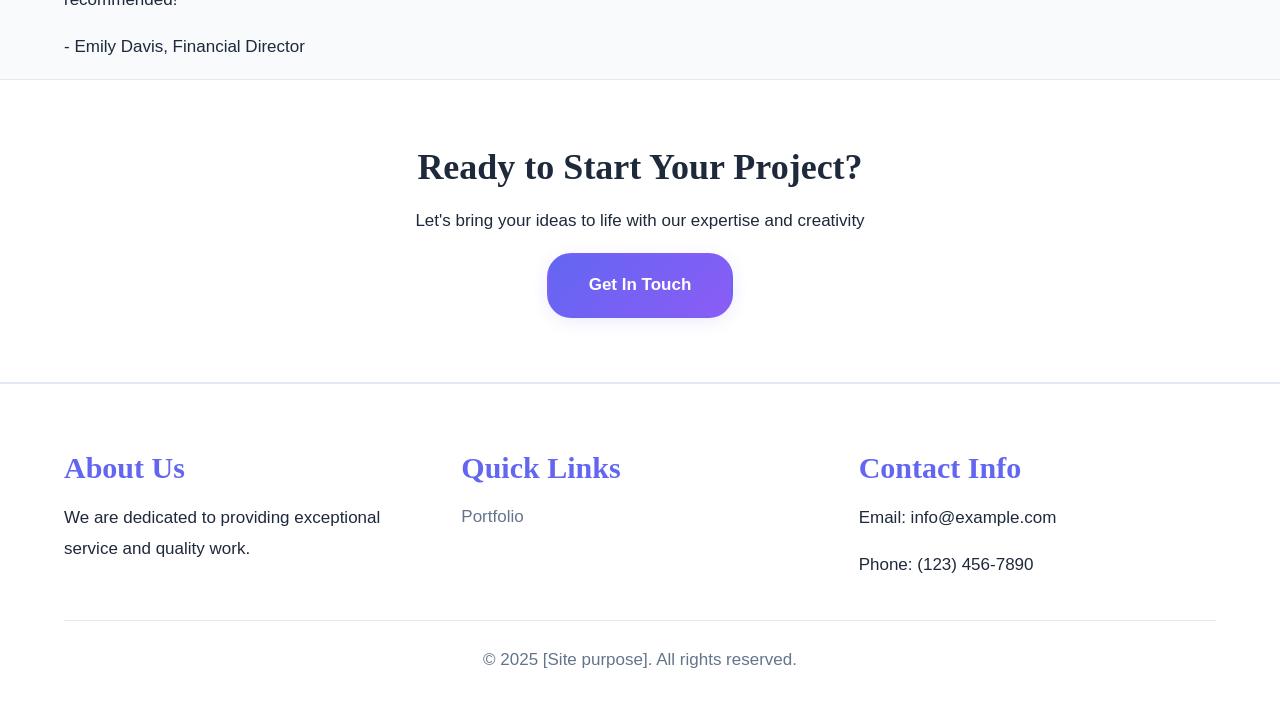
==== commit 5de0b189: "Title: Remove all pages except portfolio Key features implemented: - Removed About, Services, and Co" ====
--- a/portfolio.html
+++ b/portfolio.html
@@ -37,11 +37,7 @@
                 <!-- Main navigation -->
                 <nav class="main-nav">
                     <ul class="nav-list">
-                        <li><a href="index.html">Home</a></li>
-                        <li><a href="about.html">About</a></li>
-                        <li><a href="services.html">Services</a></li>
                         <li><a href="portfolio.html" class="active">Portfolio</a></li>
-                        <li><a href="contact.html">Contact</a></li>
                     </ul>
                 </nav>
 
@@ -181,9 +177,6 @@
                 <div class="footer-section">
                     <h3>Quick Links</h3>
                     <ul>
-                        <li><a href="index.html">Home</a></li>
-                        <li><a href="about.html">About</a></li>
-                        <li><a href="services.html">Services</a></li>
                         <li><a href="portfolio.html">Portfolio</a></li>
                     </ul>
                 </div>
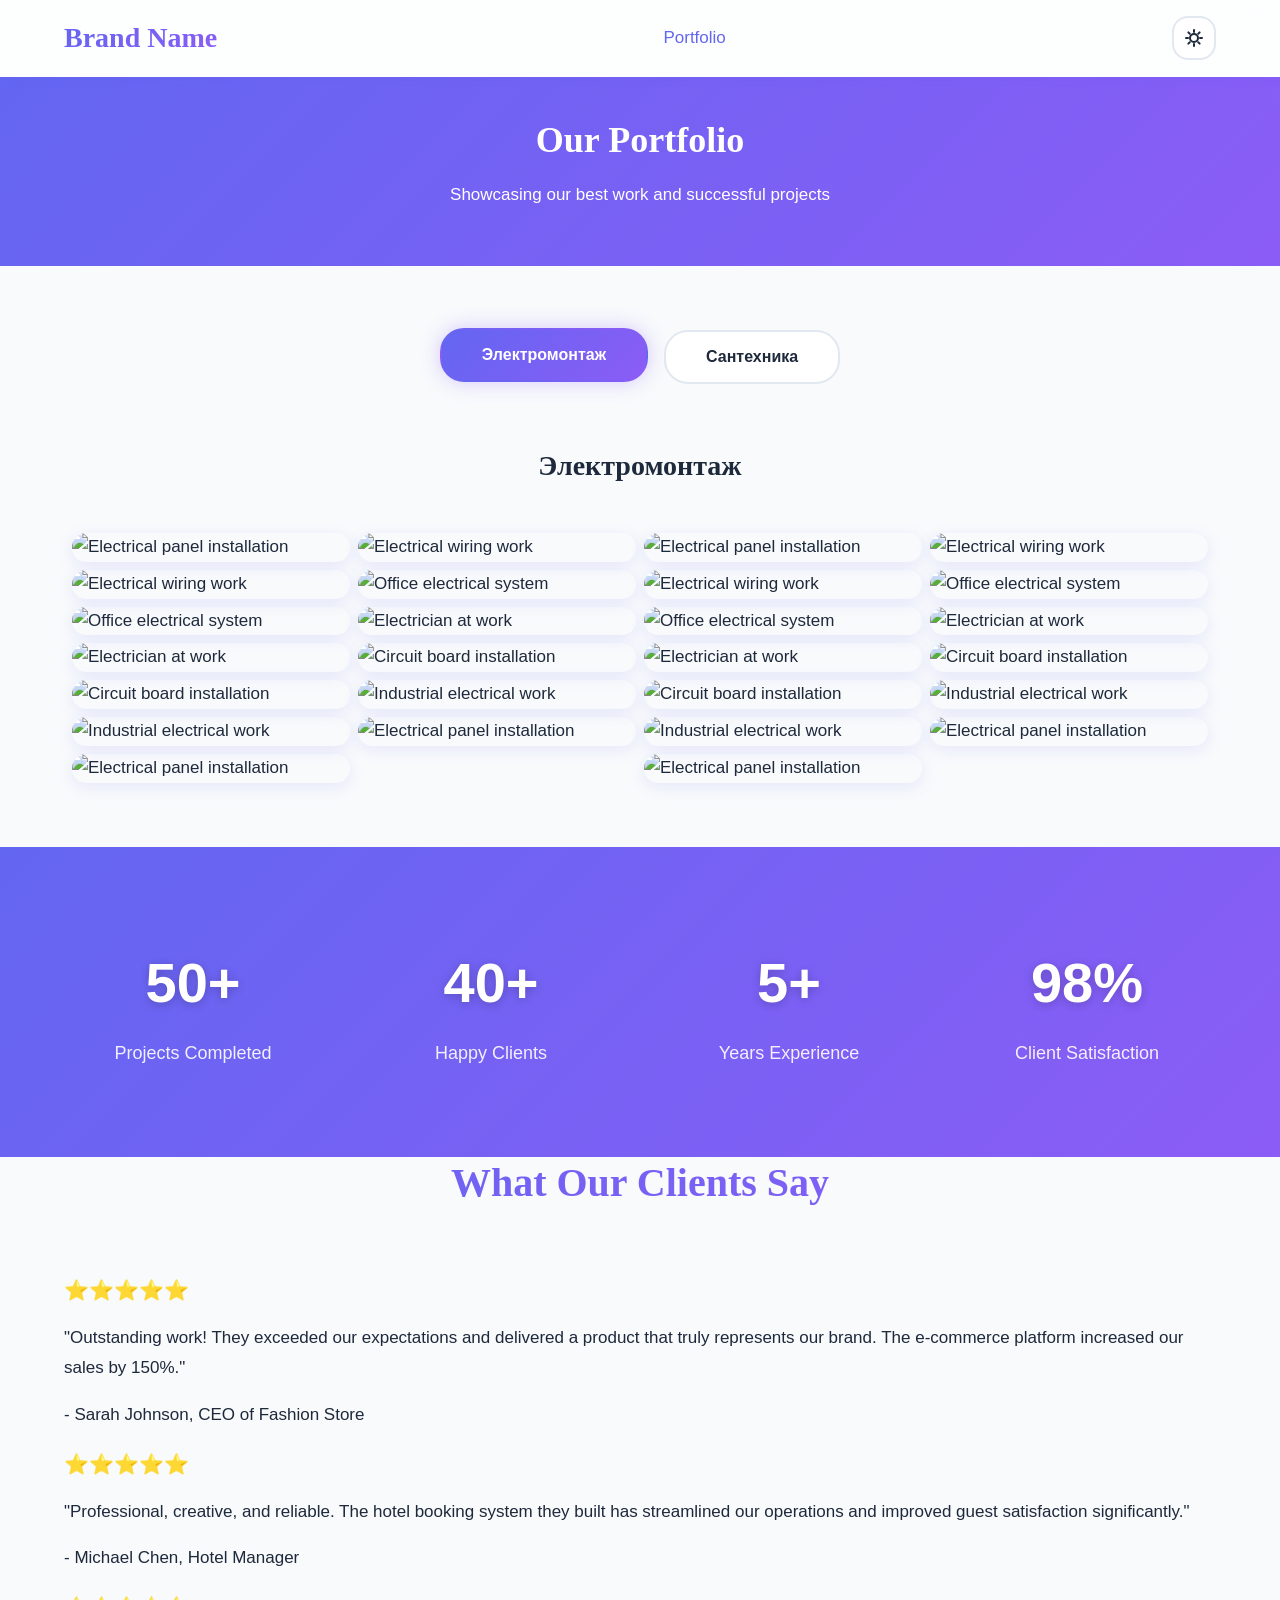
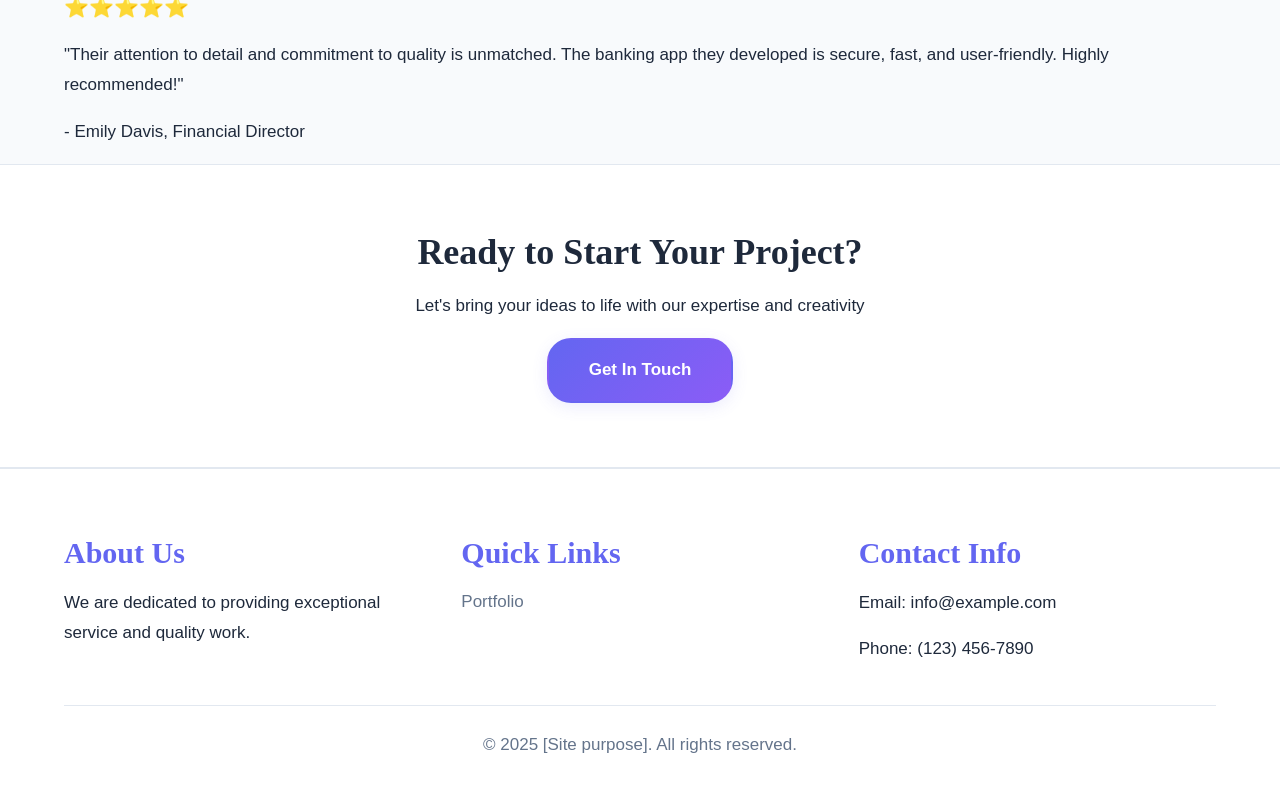
==== commit 21f96b9b: "Replace old gallery with masonry layout and update navigation * css/styles.css: Add masonry gallery " ====
--- a/portfolio.html
+++ b/portfolio.html
@@ -76,29 +76,85 @@
                 <button class="filter-btn" data-filter="plumbing">Сантехника</button>
             </div>
 
-            <!-- Electrical Installation Gallery (Fotorama) -->
-            <div id="electrical-gallery" class="gallery-container fotorama-gallery active">
+            <!-- Electrical Installation Gallery -->
+            <div id="electrical-gallery" class="gallery-container active">
                 <h3>Электромонтаж</h3>
-                <div class="fotorama" data-nav="thumbs" data-allow-full-screen="true" data-keyboard="true">
-                    <img src="https://images.unsplash.com/photo-1621905251189-08b45d6a269e?w=800" alt="Electrical panel installation">
-                    <img src="https://images.unsplash.com/photo-1558402529-d2638a7023e9?w=800" alt="Electrical wiring work">
-                    <img src="https://images.unsplash.com/photo-1497366216548-37526070297c?w=800" alt="Office electrical system">
-                    <img src="https://images.unsplash.com/photo-1565514020176-db704453a6b8?w=800" alt="Electrician at work">
-                    <img src="https://images.unsplash.com/photo-1544724569-5f546fd6f2b5?w=800" alt="Circuit board installation">
-                    <img src="https://images.unsplash.com/photo-1581092921461-eab62e97a782?w=800" alt="Industrial electrical work">
-                </div>
-            </div>
-
-            <!-- Plumbing Gallery (Fotorama) -->
-            <div id="plumbing-gallery" class="gallery-container fotorama-gallery">
+                <div class="row">
+                    <div class="column">
+                        <img src="https://images.unsplash.com/photo-1621905251189-08b45d6a269e?w=800" alt="Electrical panel installation">
+                        <img src="https://images.unsplash.com/photo-1558402529-d2638a7023e9?w=800" alt="Electrical wiring work">
+                        <img src="https://images.unsplash.com/photo-1497366216548-37526070297c?w=800" alt="Office electrical system">
+                        <img src="https://images.unsplash.com/photo-1565514020176-db704453a6b8?w=800" alt="Electrician at work">
+                        <img src="https://images.unsplash.com/photo-1544724569-5f546fd6f2b5?w=800" alt="Circuit board installation">
+                        <img src="https://images.unsplash.com/photo-1581092921461-eab62e97a782?w=800" alt="Industrial electrical work">
+                        <img src="https://images.unsplash.com/photo-1621905251189-08b45d6a269e?w=800" alt="Electrical panel installation">
+                    </div>
+                    <div class="column">
+                        <img src="https://images.unsplash.com/photo-1558402529-d2638a7023e9?w=800" alt="Electrical wiring work">
+                        <img src="https://images.unsplash.com/photo-1497366216548-37526070297c?w=800" alt="Office electrical system">
+                        <img src="https://images.unsplash.com/photo-1565514020176-db704453a6b8?w=800" alt="Electrician at work">
+                        <img src="https://images.unsplash.com/photo-1544724569-5f546fd6f2b5?w=800" alt="Circuit board installation">
+                        <img src="https://images.unsplash.com/photo-1581092921461-eab62e97a782?w=800" alt="Industrial electrical work">
+                        <img src="https://images.unsplash.com/photo-1621905251189-08b45d6a269e?w=800" alt="Electrical panel installation">
+                    </div>
+                    <div class="column">
+                        <img src="https://images.unsplash.com/photo-1621905251189-08b45d6a269e?w=800" alt="Electrical panel installation">
+                        <img src="https://images.unsplash.com/photo-1558402529-d2638a7023e9?w=800" alt="Electrical wiring work">
+                        <img src="https://images.unsplash.com/photo-1497366216548-37526070297c?w=800" alt="Office electrical system">
+                        <img src="https://images.unsplash.com/photo-1565514020176-db704453a6b8?w=800" alt="Electrician at work">
+                        <img src="https://images.unsplash.com/photo-1544724569-5f546fd6f2b5?w=800" alt="Circuit board installation">
+                        <img src="https://images.unsplash.com/photo-1581092921461-eab62e97a782?w=800" alt="Industrial electrical work">
+                        <img src="https://images.unsplash.com/photo-1621905251189-08b45d6a269e?w=800" alt="Electrical panel installation">
+                    </div>
+                    <div class="column">
+                        <img src="https://images.unsplash.com/photo-1558402529-d2638a7023e9?w=800" alt="Electrical wiring work">
+                        <img src="https://images.unsplash.com/photo-1497366216548-37526070297c?w=800" alt="Office electrical system">
+                        <img src="https://images.unsplash.com/photo-1565514020176-db704453a6b8?w=800" alt="Electrician at work">
+                        <img src="https://images.unsplash.com/photo-1544724569-5f546fd6f2b5?w=800" alt="Circuit board installation">
+                        <img src="https://images.unsplash.com/photo-1581092921461-eab62e97a782?w=800" alt="Industrial electrical work">
+                        <img src="https://images.unsplash.com/photo-1621905251189-08b45d6a269e?w=800" alt="Electrical panel installation">
+                    </div>
+                </div>
+            </div>
+
+            <!-- Plumbing Gallery -->
+            <div id="plumbing-gallery" class="gallery-container">
                 <h3>Сантехника</h3>
-                <div class="fotorama" data-nav="thumbs" data-allow-full-screen="true" data-keyboard="true">
-                    <img src="https://images.unsplash.com/photo-1584622050111-993a426fbf0a?w=800" alt="Bathroom plumbing">
-                    <img src="https://images.unsplash.com/photo-1585704032915-c3400ca199e7?w=800" alt="Kitchen sink installation">
-                    <img src="https://images.unsplash.com/photo-1604014237800-1c9102c219da?w=800" alt="Modern bathroom fixtures">
-                    <img src="https://images.unsplash.com/photo-1595428774223-ef52624120d2?w=800" alt="Plumbing pipes work">
-                    <img src="https://images.unsplash.com/photo-1507089947368-19c1da9775ae?w=800" alt="Bathroom renovation">
-                    <img src="https://images.unsplash.com/photo-1620626011761-996317b8d101?w=800" alt="Water heater installation">
+                <div class="row">
+                    <div class="column">
+                        <img src="https://images.unsplash.com/photo-1584622050111-993a426fbf0a?w=800" alt="Bathroom plumbing">
+                        <img src="https://images.unsplash.com/photo-1585704032915-c3400ca199e7?w=800" alt="Kitchen sink installation">
+                        <img src="https://images.unsplash.com/photo-1604014237800-1c9102c219da?w=800" alt="Modern bathroom fixtures">
+                        <img src="https://images.unsplash.com/photo-1595428774223-ef52624120d2?w=800" alt="Plumbing pipes work">
+                        <img src="https://images.unsplash.com/photo-1507089947368-19c1da9775ae?w=800" alt="Bathroom renovation">
+                        <img src="https://images.unsplash.com/photo-1620626011761-996317b8d101?w=800" alt="Water heater installation">
+                        <img src="https://images.unsplash.com/photo-1584622050111-993a426fbf0a?w=800" alt="Bathroom plumbing">
+                    </div>
+                    <div class="column">
+                        <img src="https://images.unsplash.com/photo-1585704032915-c3400ca199e7?w=800" alt="Kitchen sink installation">
+                        <img src="https://images.unsplash.com/photo-1604014237800-1c9102c219da?w=800" alt="Modern bathroom fixtures">
+                        <img src="https://images.unsplash.com/photo-1595428774223-ef52624120d2?w=800" alt="Plumbing pipes work">
+                        <img src="https://images.unsplash.com/photo-1507089947368-19c1da9775ae?w=800" alt="Bathroom renovation">
+                        <img src="https://images.unsplash.com/photo-1620626011761-996317b8d101?w=800" alt="Water heater installation">
+                        <img src="https://images.unsplash.com/photo-1584622050111-993a426fbf0a?w=800" alt="Bathroom plumbing">
+                    </div>
+                    <div class="column">
+                        <img src="https://images.unsplash.com/photo-1584622050111-993a426fbf0a?w=800" alt="Bathroom plumbing">
+                        <img src="https://images.unsplash.com/photo-1585704032915-c3400ca199e7?w=800" alt="Kitchen sink installation">
+                        <img src="https://images.unsplash.com/photo-1604014237800-1c9102c219da?w=800" alt="Modern bathroom fixtures">
+                        <img src="https://images.unsplash.com/photo-1595428774223-ef52624120d2?w=800" alt="Plumbing pipes work">
+                        <img src="https://images.unsplash.com/photo-1507089947368-19c1da9775ae?w=800" alt="Bathroom renovation">
+                        <img src="https://images.unsplash.com/photo-1620626011761-996317b8d101?w=800" alt="Water heater installation">
+                        <img src="https://images.unsplash.com/photo-1584622050111-993a426fbf0a?w=800" alt="Bathroom plumbing">
+                    </div>
+                    <div class="column">
+                        <img src="https://images.unsplash.com/photo-1585704032915-c3400ca199e7?w=800" alt="Kitchen sink installation">
+                        <img src="https://images.unsplash.com/photo-1604014237800-1c9102c219da?w=800" alt="Modern bathroom fixtures">
+                        <img src="https://images.unsplash.com/photo-1595428774223-ef52624120d2?w=800" alt="Plumbing pipes work">
+                        <img src="https://images.unsplash.com/photo-1507089947368-19c1da9775ae?w=800" alt="Bathroom renovation">
+                        <img src="https://images.unsplash.com/photo-1620626011761-996317b8d101?w=800" alt="Water heater installation">
+                        <img src="https://images.unsplash.com/photo-1584622050111-993a426fbf0a?w=800" alt="Bathroom plumbing">
+                    </div>
                 </div>
             </div>
 
--- a/css/styles.css
+++ b/css/styles.css
@@ -1,927 +1,927 @@
-/* UPDATED: Web3-inspired design with working Dark Mode */
-
-/* ============================================
-   THEME VARIABLES - Light & Dark Modes
-   ============================================ */
-
-:root {
-    /* Light Theme Colors */
-    --primary: #6366f1;
-    --accent: #8b5cf6;
-    --neutral: #64748b;
-    --bg: #f8fafc;
-    --surface: #ffffff;
-    --text: #1e293b;
-    --text-muted: #64748b;
-    --border: #e2e8f0;
-
-    /* Shadows */
-    --shadow-sm: 0 2px 8px rgba(99, 102, 241, 0.08);
-    --shadow-md: 0 4px 16px rgba(99, 102, 241, 0.12);
-    --shadow-lg: 0 8px 32px rgba(99, 102, 241, 0.16);
-    --shadow-glow: 0 0 20px rgba(139, 92, 246, 0.3);
-
-    /* Glass effect */
-    --glass-bg: rgba(255, 255, 255, 0.7);
-    --glass-border: rgba(255, 255, 255, 0.18);
-
-    /* Typography */
-    --font-primary: -apple-system, BlinkMacSystemFont, 'Segoe UI', 'Roboto', sans-serif;
-    --font-heading: 'Georgia', serif;
-
-    /* Spacing */
-    --spacing-xs: 0.5rem;
-    --spacing-sm: 1rem;
-    --spacing-md: 1.5rem;
-    --spacing-lg: 2.5rem;
-    --spacing-xl: 4rem;
-
-    /* Border radius */
-    --radius-sm: 8px;
-    --radius-md: 16px;
-    --radius-lg: 24px;
-    --radius-xl: 32px;
-
-    /* Transitions */
-    --transition-fast: 0.2s cubic-bezier(0.4, 0, 0.2, 1);
-    --transition-normal: 0.3s cubic-bezier(0.4, 0, 0.2, 1);
-    --transition-slow: 0.5s cubic-bezier(0.4, 0, 0.2, 1);
-}
-
-/* Dark Theme */
-body.theme-dark {
-    --primary: #818cf8;
-    --accent: #a78bfa;
-    --neutral: #94a3b8;
-    --bg: #0f172a;
-    --surface: #1e293b;
-    --text: #f1f5f9;
-    --text-muted: #94a3b8;
-    --border: #334155;
-
-    --shadow-sm: 0 2px 8px rgba(0, 0, 0, 0.3);
-    --shadow-md: 0 4px 16px rgba(0, 0, 0, 0.4);
-    --shadow-lg: 0 8px 32px rgba(0, 0, 0, 0.5);
-    --shadow-glow: 0 0 20px rgba(167, 139, 250, 0.4);
-
-    --glass-bg: rgba(30, 41, 59, 0.7);
-    --glass-border: rgba(255, 255, 255, 0.1);
-}
-
-/* Auto theme follows OS preference */
-@media (prefers-color-scheme: dark) {
-    body.theme-auto {
-        --primary: #818cf8;
-        --accent: #a78bfa;
-        --neutral: #94a3b8;
-        --bg: #0f172a;
-        --surface: #1e293b;
-        --text: #f1f5f9;
-        --text-muted: #94a3b8;
-        --border: #334155;
-        --shadow-sm: 0 2px 8px rgba(0, 0, 0, 0.3);
-        --shadow-md: 0 4px 16px rgba(0, 0, 0, 0.4);
-        --shadow-lg: 0 8px 32px rgba(0, 0, 0, 0.5);
-        --shadow-glow: 0 0 20px rgba(167, 139, 250, 0.4);
-        --glass-bg: rgba(30, 41, 59, 0.7);
-        --glass-border: rgba(255, 255, 255, 0.1);
-    }
-}
-
-/* ============================================
-   BASE STYLES
-   ============================================ */
-
-* {
-    margin: 0;
-    padding: 0;
-    box-sizing: border-box;
-}
-
-html {
-    font-size: 16px;
-    scroll-behavior: smooth;
-}
-
-body {
-    font-family: var(--font-primary);
-    color: var(--text);
-    background-color: var(--bg);
-    line-height: 1.7;
-    font-size: 1.0625rem;
-    transition: background-color var(--transition-normal), color var(--transition-normal);
-}
-
-/* Typography */
-h1,
-h2,
-h3,
-h4,
-h5,
-h6 {
-    font-family: var(--font-heading);
-    line-height: 1.3;
-    margin-bottom: var(--spacing-sm);
-    color: var(--text);
-    font-weight: 700;
-}
-
-h1 {
-    font-size: 3rem;
-}
-
-h2 {
-    font-size: 2.25rem;
-}
-
-h3 {
-    font-size: 1.875rem;
-}
-
-h4 {
-    font-size: 1.5rem;
-}
-
-p {
-    margin-bottom: var(--spacing-sm);
-    line-height: 1.8;
-}
-
-a {
-    color: var(--primary);
-    text-decoration: none;
-    transition: color var(--transition-fast);
-}
-
-a:hover {
-    color: var(--accent);
-}
-
-/* UPDATED: Accessible focus styles */
-a:focus-visible,
-button:focus-visible,
-input:focus-visible,
-textarea:focus-visible {
-    outline: 3px solid var(--accent);
-    outline-offset: 3px;
-}
-
-img {
-    max-width: 100%;
-    height: auto;
-    display: block;
-}
-
-ul {
-    list-style: none;
-}
-
-/* ============================================
-   LAYOUT
-   ============================================ */
-
-.container {
-    max-width: 1200px;
-    margin: 0 auto;
-    padding: 0 var(--spacing-md);
-}
-
-/* ============================================
-   HEADER & NAVIGATION
-   ============================================ */
-
-.site-header {
-    background: var(--glass-bg);
-    backdrop-filter: blur(12px);
-    -webkit-backdrop-filter: blur(12px);
-    border-bottom: 1px solid var(--glass-border);
-    position: sticky;
-    top: 0;
-    z-index: 1000;
-    padding: var(--spacing-sm) 0;
-    box-shadow: var(--shadow-sm);
-}
-
-.header-content {
-    display: flex;
-    justify-content: space-between;
-    align-items: center;
-    gap: var(--spacing-md);
-}
-
-.logo h1 {
-    font-size: 1.75rem;
-    margin: 0;
-    background: linear-gradient(135deg, var(--primary), var(--accent));
-    -webkit-background-clip: text;
-    -webkit-text-fill-color: transparent;
-    background-clip: text;
-}
-
-/* Mobile menu toggle */
-.mobile-menu-toggle {
-    display: none;
-    flex-direction: column;
-    background: none;
-    border: none;
-    cursor: pointer;
-    padding: var(--spacing-xs);
-    border-radius: var(--radius-sm);
-}
-
-.hamburger {
-    width: 25px;
-    height: 3px;
-    background-color: var(--text);
-    margin: 3px 0;
-    transition: var(--transition-normal);
-    border-radius: 2px;
-}
-
-/* Navigation */
-.main-nav .nav-list {
-    display: flex;
-    gap: var(--spacing-sm);
-    list-style: none;
-}
-
-.main-nav .nav-list a {
-    color: var(--text);
-    font-weight: 500;
-    padding: var(--spacing-xs) var(--spacing-md);
-    border-radius: var(--radius-md);
-    transition: all var(--transition-fast);
-    position: relative;
-}
-
-.main-nav .nav-list a:hover,
-.main-nav .nav-list a.active {
-    color: var(--primary);
-}
-
-/* UPDATED: Theme Toggle Button */
-.theme-toggle {
-    background: var(--surface);
-    border: 2px solid var(--border);
-    border-radius: var(--radius-md);
-    padding: var(--spacing-xs);
-    cursor: pointer;
-    display: flex;
-    align-items: center;
-    justify-content: center;
-    transition: all var(--transition-fast);
-    width: 44px;
-    height: 44px;
-}
-
-.theme-toggle:hover {
-    border-color: var(--primary);
-    box-shadow: var(--shadow-glow);
-    transform: scale(1.05);
-}
-
-.theme-icon {
-    color: var(--text);
-    transition: all var(--transition-normal);
-}
-
-.theme-icon-sun {
-    display: block;
-}
-
-.theme-icon-moon {
-    display: none;
-}
-
-body.theme-dark .theme-icon-sun {
-    display: none;
-}
-
-body.theme-dark .theme-icon-moon {
-    display: block;
-}
-
-@media (prefers-color-scheme: dark) {
-    body.theme-auto .theme-icon-sun {
-        display: none;
-    }
-
-    body.theme-auto .theme-icon-moon {
-        display: block;
-    }
-}
-
-/* UPDATED: Sticky Mobile Theme Toggle */
-.theme-toggle-mobile {
-    position: fixed;
-    bottom: 20px;
-    right: 20px;
-    background: var(--surface);
-    border: 2px solid var(--border);
-    border-radius: 50%;
-    width: 56px;
-    height: 56px;
-    display: none;
-    align-items: center;
-    justify-content: center;
-    cursor: pointer;
-    box-shadow: var(--shadow-lg);
-    z-index: 999;
-    transition: all var(--transition-fast);
-}
-
-.theme-toggle-mobile:hover {
-    transform: scale(1.1);
-    box-shadow: var(--shadow-glow);
-}
-
-@media (max-width: 768px) {
-    .theme-toggle {
-        display: none;
-    }
-
-    .theme-toggle-mobile {
-        display: flex;
-    }
-}
-
-/* ============================================
-   BUTTONS
-   ============================================ */
-
-.btn {
-    display: inline-block;
-    padding: var(--spacing-sm) var(--spacing-lg);
-    border-radius: var(--radius-lg);
-    font-weight: 600;
-    font-size: 1.0625rem;
-    text-align: center;
-    cursor: pointer;
-    transition: all var(--transition-normal);
-    border: 2px solid transparent;
-}
-
-.btn-primary {
-    background: linear-gradient(135deg, var(--primary), var(--accent));
-    color: white;
-    box-shadow: var(--shadow-md);
-}
-
-.btn-primary:hover {
-    transform: translateY(-3px);
-    box-shadow: var(--shadow-lg), var(--shadow-glow);
-}
-
-.btn-secondary {
-    background: var(--surface);
-    color: var(--primary);
-    border-color: var(--primary);
-}
-
-.btn-secondary:hover {
-    background: var(--primary);
-    color: white;
-    transform: translateY(-3px);
-}
-
-.btn-outline {
-    background-color: transparent;
-    color: var(--primary);
-    border-color: var(--primary);
-}
-
-.btn-outline:hover {
-    background-color: var(--primary);
-    color: white;
-}
-
-/* ============================================
-   SECTIONS
-   ============================================ */
-
-.section-title {
-    text-align: center;
-    margin-bottom: var(--spacing-xl);
-    font-size: 2.5rem;
-    background: linear-gradient(135deg, var(--primary), var(--accent));
-    -webkit-background-clip: text;
-    -webkit-text-fill-color: transparent;
-    background-clip: text;
-}
-
-/* Hero Section */
-.hero {
-    background: linear-gradient(135deg, var(--primary), var(--accent));
-    color: white;
-    padding: var(--spacing-xl) 0;
-    text-align: center;
-    position: relative;
-    overflow: hidden;
-}
-
-.hero-content {
-    position: relative;
-    z-index: 1;
-    max-width: 800px;
-    margin: 0 auto;
-}
-
-.hero-title {
-    font-size: 3.5rem;
-    margin-bottom: var(--spacing-md);
-    color: white;
-}
-
-.hero-subtitle {
-    font-size: 1.375rem;
-    margin-bottom: var(--spacing-lg);
-    opacity: 0.95;
-    line-height: 1.8;
-}
-
-/* Feature Cards */
-.features {
-    padding: var(--spacing-xl) 0;
-    background: var(--bg);
-}
-
-.features-grid {
-    display: grid;
-    grid-template-columns: repeat(auto-fit, minmax(300px, 1fr));
-    gap: var(--spacing-lg);
-}
-
-.feature-card {
-    background: var(--glass-bg);
-    backdrop-filter: blur(12px);
-    -webkit-backdrop-filter: blur(12px);
-    padding: var(--spacing-lg);
-    border-radius: var(--radius-xl);
-    text-align: center;
-    border: 1px solid var(--glass-border);
-    box-shadow: var(--shadow-md);
-    transition: all var(--transition-normal);
-}
-
-.feature-card:hover {
-    transform: translateY(-8px) scale(1.02);
-    box-shadow: var(--shadow-lg), var(--shadow-glow);
-    border-color: var(--primary);
-}
-
-.feature-icon {
-    font-size: 3.5rem;
-    margin-bottom: var(--spacing-md);
-}
-
-/* CTA Section */
-.cta {
-    background: var(--surface);
-    padding: var(--spacing-xl) 0;
-    text-align: center;
-    border-top: 1px solid var(--border);
-    border-bottom: 1px solid var(--border);
-}
-
-.cta h2 {
-    color: var(--text);
-}
-
-/* Page Header */
-.page-header {
-    background: linear-gradient(135deg, var(--primary), var(--accent));
-    color: white;
-    padding: var(--spacing-lg) 0;
-    text-align: center;
-}
-
-.page-header h2 {
-    color: white;
-}
-
-/* Footer */
-.site-footer {
-    background: var(--surface);
-    color: var(--text);
-    padding: var(--spacing-xl) 0 var(--spacing-md);
-    border-top: 1px solid var(--border);
-}
-
-.footer-content {
-    display: grid;
-    grid-template-columns: repeat(auto-fit, minmax(250px, 1fr));
-    gap: var(--spacing-lg);
-    margin-bottom: var(--spacing-md);
-}
-
-.footer-section h3 {
-    color: var(--primary);
-    margin-bottom: var(--spacing-sm);
-}
-
-.footer-section ul {
-    list-style: none;
-}
-
-.footer-section ul li {
-    margin-bottom: var(--spacing-xs);
-}
-
-.footer-section a {
-    color: var(--text-muted);
-    transition: color var(--transition-fast);
-}
-
-.footer-section a:hover {
-    color: var(--primary);
-}
-
-.footer-bottom {
-    text-align: center;
-    padding-top: var(--spacing-md);
-    border-top: 1px solid var(--border);
-    color: var(--text-muted);
-}
-
-/* ============================================
-   ABOUT PAGE
-   ============================================ */
-
-.about-content {
-    padding: var(--spacing-xl) 0;
-}
-
-.about-grid {
-    display: grid;
-    grid-template-columns: repeat(auto-fit, minmax(300px, 1fr));
-    gap: var(--spacing-lg);
-    align-items: center;
-}
-
-.about-image img {
-    border-radius: var(--radius-lg);
-    box-shadow: var(--shadow-md);
-}
-
-.mission-vision {
-    padding: var(--spacing-xl) 0;
-    background: var(--bg);
-}
-
-.mv-grid {
-    display: grid;
-    grid-template-columns: repeat(auto-fit, minmax(300px, 1fr));
-    gap: var(--spacing-md);
-}
-
-.mv-card {
-    background: var(--surface);
-    padding: var(--spacing-md);
-    border-radius: var(--radius-lg);
-    box-shadow: var(--shadow-sm);
-}
-
-.team {
-    padding: var(--spacing-xl) 0;
-}
-
-.team-grid {
-    display: grid;
-    grid-template-columns: repeat(auto-fit, minmax(250px, 1fr));
-    gap: var(--spacing-md);
-}
-
-.team-member {
-    text-align: center;
-    padding: var(--spacing-md);
-    border-radius: var(--radius-lg);
-    transition: var(--transition-normal);
-}
-
-.team-member:hover {
-    box-shadow: var(--shadow-md);
-}
-
-.member-image {
-    width: 150px;
-    height: 150px;
-    margin: 0 auto var(--spacing-sm);
-    border-radius: 50%;
-    overflow: hidden;
-    border: 4px solid var(--primary);
-}
-
-.member-image img {
-    width: 100%;
-    height: 100%;
-    object-fit: cover;
-}
-
-.member-role {
-    color: var(--accent);
-    font-weight: 600;
-    margin-bottom: var(--spacing-xs);
-}
-
-/* ============================================
-   SERVICES PAGE
-   ============================================ */
-
-.services-section {
-    padding: var(--spacing-xl) 0;
-}
-
-.services-grid {
-    display: grid;
-    grid-template-columns: repeat(auto-fit, minmax(320px, 1fr));
-    gap: var(--spacing-md);
-}
-
-.service-card {
-    background: var(--surface);
-    padding: var(--spacing-md);
-    border-radius: var(--radius-lg);
-    box-shadow: var(--shadow-sm);
-    transition: var(--transition-normal);
-    display: flex;
-    flex-direction: column;
-}
-
-.service-card:hover {
-    transform: translateY(-5px);
-    box-shadow: var(--shadow-lg);
-}
-
-.service-icon {
-    font-size: 3rem;
-    margin-bottom: var(--spacing-sm);
-}
-
-.service-features {
-    margin: var(--spacing-sm) 0;
-    flex-grow: 1;
-}
-
-.service-features li {
-    padding: var(--spacing-xs) 0;
-    padding-left: var(--spacing-sm);
-    position: relative;
-}
-
-.service-features li::before {
-    content: "✓";
-    position: absolute;
-    left: 0;
-    color: #27ae60;
-    font-weight: bold;
-}
-
-.process {
-    padding: var(--spacing-xl) 0;
-    background: var(--bg);
-}
-
-.process-steps {
-    display: grid;
-    grid-template-columns: repeat(auto-fit, minmax(200px, 1fr));
-    gap: var(--spacing-md);
-}
-
-.process-step {
-    text-align: center;
-    padding: var(--spacing-md);
-}
-
-.step-number {
-    width: 60px;
-    height: 60px;
-    background-color: var(--primary);
-    color: white;
-    border-radius: 50%;
-    display: flex;
-    align-items: center;
-    justify-content: center;
-    font-size: 1.5rem;
-    font-weight: bold;
-    margin: 0 auto var(--spacing-sm);
-}
-
-.contact-section {
-    padding: var(--spacing-xl) 0;
-}
-
-.contact-grid {
-    display: grid;
-    grid-template-columns: repeat(auto-fit, minmax(300px, 1fr));
-    gap: var(--spacing-lg);
-}
-
-.contact-info {
-    padding: var(--spacing-md);
-}
-
-.contact-details {
-    margin-top: var(--spacing-md);
-}
-
-.contact-detail {
-    margin-bottom: var(--spacing-md);
-    padding: var(--spacing-sm);
-    background: var(--bg);
-    border-radius: var(--radius-md);
-}
-
-.contact-detail h4 {
-    margin-bottom: var(--spacing-xs);
-    color: var(--primary);
-}
-
-.contact-form-wrapper {
-    background: var(--bg);
-    padding: var(--spacing-md);
-    border-radius: var(--radius-lg);
-}
-
-.contact-form {
-    display: flex;
-    flex-direction: column;
-    gap: var(--spacing-md);
-}
-
-.form-group {
-    display: flex;
-    flex-direction: column;
-}
-
-.form-group label {
-    margin-bottom: var(--spacing-xs);
-    font-weight: 600;
-    color: var(--text);
-}
-
-.required {
-    color: #e74c3c;
-}
-
-.form-group input,
-.form-group textarea {
-    padding: var(--spacing-sm);
-    border: 2px solid var(--border);
-    border-radius: var(--radius-md);
-    font-family: var(--font-primary);
-    font-size: 1rem;
-    transition: var(--transition-fast);
-    background: var(--surface);
-    color: var(--text);
-}
-
-.form-group input:focus,
-.form-group textarea:focus {
-    outline: none;
-    border-color: var(--primary);
-    box-shadow: 0 0 0 3px rgba(99, 102, 241, 0.1);
-}
-
-.form-group textarea {
-    resize: vertical;
-    min-height: 120px;
-}
-
-.error-message {
-    color: #e74c3c;
-    font-size: 0.875rem;
-    margin-top: var(--spacing-xs);
-    display: none;
-}
-
-.form-group.error input,
-.form-group.error textarea {
-    border-color: #e74c3c;
-}
-
-.form-group.error .error-message {
-    display: block;
-}
-
-.form-response {
-    padding: var(--spacing-sm);
-    border-radius: var(--radius-md);
-    margin-top: var(--spacing-sm);
-    display: none;
-}
-
-.form-response.success {
-    background-color: #d4edda;
-    color: #155724;
-    border: 1px solid #c3e6cb;
-    display: block;
-}
-
-.form-response.error {
-    background-color: #f8d7da;
-    color: #721c24;
-    border: 1px solid #f5c6cb;
-    display: block;
-}
-
-.map-section {
-    padding: var(--spacing-xl) 0;
-    background: var(--bg);
-}
-
-.map-placeholder {
-    background: var(--surface);
-    padding: var(--spacing-xl);
-    text-align: center;
-    border-radius: var(--radius-lg);
-    min-height: 300px;
-    display: flex;
-    flex-direction: column;
-    justify-content: center;
-    align-items: center;
-    border: 2px dashed var(--border);
-}
-
-.map-note {
-    font-size: 0.875rem;
-    color: var(--text-muted);
-}
-
-/* ============================================
-   RESPONSIVE DESIGN
-   ============================================ */
-
-@media (max-width: 768px) {
-    .mobile-menu-toggle {
-        display: flex;
-    }
-
-    .main-nav {
-        position: absolute;
-        top: 100%;
-        left: 0;
-        right: 0;
-        background: var(--glass-bg);
-        backdrop-filter: blur(12px);
-        box-shadow: var(--shadow-md);
-        max-height: 0;
-        overflow: hidden;
-        transition: max-height var(--transition-normal);
-    }
-
-    .main-nav.active {
-        max-height: 400px;
-    }
-
-    .main-nav .nav-list {
-        flex-direction: column;
-        padding: var(--spacing-sm);
-        gap: 0;
-    }
-
-    .main-nav .nav-list li {
-        border-bottom: 1px solid var(--border);
-    }
-
-    .main-nav .nav-list li:last-child {
-        border-bottom: none;
-    }
-
-    .main-nav .nav-list a {
-        display: block;
-        padding: var(--spacing-sm);
-    }
-
-    .hero-title {
-        font-size: 2.25rem;
-    }
-
-    .hero-subtitle {
-        font-size: 1.125rem;
-    }
-
-    .section-title {
-        font-size: 1.75rem;
-    }
-}
-
-@media (max-width: 480px) {
-    :root {
-        --spacing-xl: 2.5rem;
-        --spacing-lg: 1.75rem;
-    }
-
-    h1 {
-        font-size: 2rem;
-    }
-
-    h2 {
-        font-size: 1.75rem;
-    }
-
-    h3 {
-        font-size: 1.5rem;
-    }
+/* UPDATED: Web3-inspired design with working Dark Mode */
+
+/* ============================================
+   THEME VARIABLES - Light & Dark Modes
+   ============================================ */
+
+:root {
+    /* Light Theme Colors */
+    --primary: #6366f1;
+    --accent: #8b5cf6;
+    --neutral: #64748b;
+    --bg: #f8fafc;
+    --surface: #ffffff;
+    --text: #1e293b;
+    --text-muted: #64748b;
+    --border: #e2e8f0;
+
+    /* Shadows */
+    --shadow-sm: 0 2px 8px rgba(99, 102, 241, 0.08);
+    --shadow-md: 0 4px 16px rgba(99, 102, 241, 0.12);
+    --shadow-lg: 0 8px 32px rgba(99, 102, 241, 0.16);
+    --shadow-glow: 0 0 20px rgba(139, 92, 246, 0.3);
+
+    /* Glass effect */
+    --glass-bg: rgba(255, 255, 255, 0.7);
+    --glass-border: rgba(255, 255, 255, 0.18);
+
+    /* Typography */
+    --font-primary: -apple-system, BlinkMacSystemFont, 'Segoe UI', 'Roboto', sans-serif;
+    --font-heading: 'Georgia', serif;
+
+    /* Spacing */
+    --spacing-xs: 0.5rem;
+    --spacing-sm: 1rem;
+    --spacing-md: 1.5rem;
+    --spacing-lg: 2.5rem;
+    --spacing-xl: 4rem;
+
+    /* Border radius */
+    --radius-sm: 8px;
+    --radius-md: 16px;
+    --radius-lg: 24px;
+    --radius-xl: 32px;
+
+    /* Transitions */
+    --transition-fast: 0.2s cubic-bezier(0.4, 0, 0.2, 1);
+    --transition-normal: 0.3s cubic-bezier(0.4, 0, 0.2, 1);
+    --transition-slow: 0.5s cubic-bezier(0.4, 0, 0.2, 1);
+}
+
+/* Dark Theme */
+body.theme-dark {
+    --primary: #818cf8;
+    --accent: #a78bfa;
+    --neutral: #94a3b8;
+    --bg: #0f172a;
+    --surface: #1e293b;
+    --text: #f1f5f9;
+    --text-muted: #94a3b8;
+    --border: #334155;
+
+    --shadow-sm: 0 2px 8px rgba(0, 0, 0, 0.3);
+    --shadow-md: 0 4px 16px rgba(0, 0, 0, 0.4);
+    --shadow-lg: 0 8px 32px rgba(0, 0, 0, 0.5);
+    --shadow-glow: 0 0 20px rgba(167, 139, 250, 0.4);
+
+    --glass-bg: rgba(30, 41, 59, 0.7);
+    --glass-border: rgba(255, 255, 255, 0.1);
+}
+
+/* Auto theme follows OS preference */
+@media (prefers-color-scheme: dark) {
+    body.theme-auto {
+        --primary: #818cf8;
+        --accent: #a78bfa;
+        --neutral: #94a3b8;
+        --bg: #0f172a;
+        --surface: #1e293b;
+        --text: #f1f5f9;
+        --text-muted: #94a3b8;
+        --border: #334155;
+        --shadow-sm: 0 2px 8px rgba(0, 0, 0, 0.3);
+        --shadow-md: 0 4px 16px rgba(0, 0, 0, 0.4);
+        --shadow-lg: 0 8px 32px rgba(0, 0, 0, 0.5);
+        --shadow-glow: 0 0 20px rgba(167, 139, 250, 0.4);
+        --glass-bg: rgba(30, 41, 59, 0.7);
+        --glass-border: rgba(255, 255, 255, 0.1);
+    }
+}
+
+/* ============================================
+   BASE STYLES
+   ============================================ */
+
+* {
+    margin: 0;
+    padding: 0;
+    box-sizing: border-box;
+}
+
+html {
+    font-size: 16px;
+    scroll-behavior: smooth;
+}
+
+body {
+    font-family: var(--font-primary);
+    color: var(--text);
+    background-color: var(--bg);
+    line-height: 1.7;
+    font-size: 1.0625rem;
+    transition: background-color var(--transition-normal), color var(--transition-normal);
+}
+
+/* Typography */
+h1,
+h2,
+h3,
+h4,
+h5,
+h6 {
+    font-family: var(--font-heading);
+    line-height: 1.3;
+    margin-bottom: var(--spacing-sm);
+    color: var(--text);
+    font-weight: 700;
+}
+
+h1 {
+    font-size: 3rem;
+}
+
+h2 {
+    font-size: 2.25rem;
+}
+
+h3 {
+    font-size: 1.875rem;
+}
+
+h4 {
+    font-size: 1.5rem;
+}
+
+p {
+    margin-bottom: var(--spacing-sm);
+    line-height: 1.8;
+}
+
+a {
+    color: var(--primary);
+    text-decoration: none;
+    transition: color var(--transition-fast);
+}
+
+a:hover {
+    color: var(--accent);
+}
+
+/* UPDATED: Accessible focus styles */
+a:focus-visible,
+button:focus-visible,
+input:focus-visible,
+textarea:focus-visible {
+    outline: 3px solid var(--accent);
+    outline-offset: 3px;
+}
+
+img {
+    max-width: 100%;
+    height: auto;
+    display: block;
+}
+
+ul {
+    list-style: none;
+}
+
+/* ============================================
+   LAYOUT
+   ============================================ */
+
+.container {
+    max-width: 1200px;
+    margin: 0 auto;
+    padding: 0 var(--spacing-md);
+}
+
+/* ============================================
+   HEADER & NAVIGATION
+   ============================================ */
+
+.site-header {
+    background: var(--glass-bg);
+    backdrop-filter: blur(12px);
+    -webkit-backdrop-filter: blur(12px);
+    border-bottom: 1px solid var(--glass-border);
+    position: sticky;
+    top: 0;
+    z-index: 1000;
+    padding: var(--spacing-sm) 0;
+    box-shadow: var(--shadow-sm);
+}
+
+.header-content {
+    display: flex;
+    justify-content: space-between;
+    align-items: center;
+    gap: var(--spacing-md);
+}
+
+.logo h1 {
+    font-size: 1.75rem;
+    margin: 0;
+    background: linear-gradient(135deg, var(--primary), var(--accent));
+    -webkit-background-clip: text;
+    -webkit-text-fill-color: transparent;
+    background-clip: text;
+}
+
+/* Mobile menu toggle */
+.mobile-menu-toggle {
+    display: none;
+    flex-direction: column;
+    background: none;
+    border: none;
+    cursor: pointer;
+    padding: var(--spacing-xs);
+    border-radius: var(--radius-sm);
+}
+
+.hamburger {
+    width: 25px;
+    height: 3px;
+    background-color: var(--text);
+    margin: 3px 0;
+    transition: var(--transition-normal);
+    border-radius: 2px;
+}
+
+/* Navigation */
+.main-nav .nav-list {
+    display: flex;
+    gap: var(--spacing-sm);
+    list-style: none;
+}
+
+.main-nav .nav-list a {
+    color: var(--text);
+    font-weight: 500;
+    padding: var(--spacing-xs) var(--spacing-md);
+    border-radius: var(--radius-md);
+    transition: all var(--transition-fast);
+    position: relative;
+}
+
+.main-nav .nav-list a:hover,
+.main-nav .nav-list a.active {
+    color: var(--primary);
+}
+
+/* UPDATED: Theme Toggle Button */
+.theme-toggle {
+    background: var(--surface);
+    border: 2px solid var(--border);
+    border-radius: var(--radius-md);
+    padding: var(--spacing-xs);
+    cursor: pointer;
+    display: flex;
+    align-items: center;
+    justify-content: center;
+    transition: all var(--transition-fast);
+    width: 44px;
+    height: 44px;
+}
+
+.theme-toggle:hover {
+    border-color: var(--primary);
+    box-shadow: var(--shadow-glow);
+    transform: scale(1.05);
+}
+
+.theme-icon {
+    color: var(--text);
+    transition: all var(--transition-normal);
+}
+
+.theme-icon-sun {
+    display: block;
+}
+
+.theme-icon-moon {
+    display: none;
+}
+
+body.theme-dark .theme-icon-sun {
+    display: none;
+}
+
+body.theme-dark .theme-icon-moon {
+    display: block;
+}
+
+@media (prefers-color-scheme: dark) {
+    body.theme-auto .theme-icon-sun {
+        display: none;
+    }
+
+    body.theme-auto .theme-icon-moon {
+        display: block;
+    }
+}
+
+/* UPDATED: Sticky Mobile Theme Toggle */
+.theme-toggle-mobile {
+    position: fixed;
+    bottom: 20px;
+    right: 20px;
+    background: var(--surface);
+    border: 2px solid var(--border);
+    border-radius: 50%;
+    width: 56px;
+    height: 56px;
+    display: none;
+    align-items: center;
+    justify-content: center;
+    cursor: pointer;
+    box-shadow: var(--shadow-lg);
+    z-index: 999;
+    transition: all var(--transition-fast);
+}
+
+.theme-toggle-mobile:hover {
+    transform: scale(1.1);
+    box-shadow: var(--shadow-glow);
+}
+
+@media (max-width: 768px) {
+    .theme-toggle {
+        display: none;
+    }
+
+    .theme-toggle-mobile {
+        display: flex;
+    }
+}
+
+/* ============================================
+   BUTTONS
+   ============================================ */
+
+.btn {
+    display: inline-block;
+    padding: var(--spacing-sm) var(--spacing-lg);
+    border-radius: var(--radius-lg);
+    font-weight: 600;
+    font-size: 1.0625rem;
+    text-align: center;
+    cursor: pointer;
+    transition: all var(--transition-normal);
+    border: 2px solid transparent;
+}
+
+.btn-primary {
+    background: linear-gradient(135deg, var(--primary), var(--accent));
+    color: white;
+    box-shadow: var(--shadow-md);
+}
+
+.btn-primary:hover {
+    transform: translateY(-3px);
+    box-shadow: var(--shadow-lg), var(--shadow-glow);
+}
+
+.btn-secondary {
+    background: var(--surface);
+    color: var(--primary);
+    border-color: var(--primary);
+}
+
+.btn-secondary:hover {
+    background: var(--primary);
+    color: white;
+    transform: translateY(-3px);
+}
+
+.btn-outline {
+    background-color: transparent;
+    color: var(--primary);
+    border-color: var(--primary);
+}
+
+.btn-outline:hover {
+    background-color: var(--primary);
+    color: white;
+}
+
+/* ============================================
+   SECTIONS
+   ============================================ */
+
+.section-title {
+    text-align: center;
+    margin-bottom: var(--spacing-xl);
+    font-size: 2.5rem;
+    background: linear-gradient(135deg, var(--primary), var(--accent));
+    -webkit-background-clip: text;
+    -webkit-text-fill-color: transparent;
+    background-clip: text;
+}
+
+/* Hero Section */
+.hero {
+    background: linear-gradient(135deg, var(--primary), var(--accent));
+    color: white;
+    padding: var(--spacing-xl) 0;
+    text-align: center;
+    position: relative;
+    overflow: hidden;
+}
+
+.hero-content {
+    position: relative;
+    z-index: 1;
+    max-width: 800px;
+    margin: 0 auto;
+}
+
+.hero-title {
+    font-size: 3.5rem;
+    margin-bottom: var(--spacing-md);
+    color: white;
+}
+
+.hero-subtitle {
+    font-size: 1.375rem;
+    margin-bottom: var(--spacing-lg);
+    opacity: 0.95;
+    line-height: 1.8;
+}
+
+/* Feature Cards */
+.features {
+    padding: var(--spacing-xl) 0;
+    background: var(--bg);
+}
+
+.features-grid {
+    display: grid;
+    grid-template-columns: repeat(auto-fit, minmax(300px, 1fr));
+    gap: var(--spacing-lg);
+}
+
+.feature-card {
+    background: var(--glass-bg);
+    backdrop-filter: blur(12px);
+    -webkit-backdrop-filter: blur(12px);
+    padding: var(--spacing-lg);
+    border-radius: var(--radius-xl);
+    text-align: center;
+    border: 1px solid var(--glass-border);
+    box-shadow: var(--shadow-md);
+    transition: all var(--transition-normal);
+}
+
+.feature-card:hover {
+    transform: translateY(-8px) scale(1.02);
+    box-shadow: var(--shadow-lg), var(--shadow-glow);
+    border-color: var(--primary);
+}
+
+.feature-icon {
+    font-size: 3.5rem;
+    margin-bottom: var(--spacing-md);
+}
+
+/* CTA Section */
+.cta {
+    background: var(--surface);
+    padding: var(--spacing-xl) 0;
+    text-align: center;
+    border-top: 1px solid var(--border);
+    border-bottom: 1px solid var(--border);
+}
+
+.cta h2 {
+    color: var(--text);
+}
+
+/* Page Header */
+.page-header {
+    background: linear-gradient(135deg, var(--primary), var(--accent));
+    color: white;
+    padding: var(--spacing-lg) 0;
+    text-align: center;
+}
+
+.page-header h2 {
+    color: white;
+}
+
+/* Footer */
+.site-footer {
+    background: var(--surface);
+    color: var(--text);
+    padding: var(--spacing-xl) 0 var(--spacing-md);
+    border-top: 1px solid var(--border);
+}
+
+.footer-content {
+    display: grid;
+    grid-template-columns: repeat(auto-fit, minmax(250px, 1fr));
+    gap: var(--spacing-lg);
+    margin-bottom: var(--spacing-md);
+}
+
+.footer-section h3 {
+    color: var(--primary);
+    margin-bottom: var(--spacing-sm);
+}
+
+.footer-section ul {
+    list-style: none;
+}
+
+.footer-section ul li {
+    margin-bottom: var(--spacing-xs);
+}
+
+.footer-section a {
+    color: var(--text-muted);
+    transition: color var(--transition-fast);
+}
+
+.footer-section a:hover {
+    color: var(--primary);
+}
+
+.footer-bottom {
+    text-align: center;
+    padding-top: var(--spacing-md);
+    border-top: 1px solid var(--border);
+    color: var(--text-muted);
+}
+
+/* ============================================
+   ABOUT PAGE
+   ============================================ */
+
+.about-content {
+    padding: var(--spacing-xl) 0;
+}
+
+.about-grid {
+    display: grid;
+    grid-template-columns: repeat(auto-fit, minmax(300px, 1fr));
+    gap: var(--spacing-lg);
+    align-items: center;
+}
+
+.about-image img {
+    border-radius: var(--radius-lg);
+    box-shadow: var(--shadow-md);
+}
+
+.mission-vision {
+    padding: var(--spacing-xl) 0;
+    background: var(--bg);
+}
+
+.mv-grid {
+    display: grid;
+    grid-template-columns: repeat(auto-fit, minmax(300px, 1fr));
+    gap: var(--spacing-md);
+}
+
+.mv-card {
+    background: var(--surface);
+    padding: var(--spacing-md);
+    border-radius: var(--radius-lg);
+    box-shadow: var(--shadow-sm);
+}
+
+.team {
+    padding: var(--spacing-xl) 0;
+}
+
+.team-grid {
+    display: grid;
+    grid-template-columns: repeat(auto-fit, minmax(250px, 1fr));
+    gap: var(--spacing-md);
+}
+
+.team-member {
+    text-align: center;
+    padding: var(--spacing-md);
+    border-radius: var(--radius-lg);
+    transition: var(--transition-normal);
+}
+
+.team-member:hover {
+    box-shadow: var(--shadow-md);
+}
+
+.member-image {
+    width: 150px;
+    height: 150px;
+    margin: 0 auto var(--spacing-sm);
+    border-radius: 50%;
+    overflow: hidden;
+    border: 4px solid var(--primary);
+}
+
+.member-image img {
+    width: 100%;
+    height: 100%;
+    object-fit: cover;
+}
+
+.member-role {
+    color: var(--accent);
+    font-weight: 600;
+    margin-bottom: var(--spacing-xs);
+}
+
+/* ============================================
+   SERVICES PAGE
+   ============================================ */
+
+.services-section {
+    padding: var(--spacing-xl) 0;
+}
+
+.services-grid {
+    display: grid;
+    grid-template-columns: repeat(auto-fit, minmax(320px, 1fr));
+    gap: var(--spacing-md);
+}
+
+.service-card {
+    background: var(--surface);
+    padding: var(--spacing-md);
+    border-radius: var(--radius-lg);
+    box-shadow: var(--shadow-sm);
+    transition: var(--transition-normal);
+    display: flex;
+    flex-direction: column;
+}
+
+.service-card:hover {
+    transform: translateY(-5px);
+    box-shadow: var(--shadow-lg);
+}
+
+.service-icon {
+    font-size: 3rem;
+    margin-bottom: var(--spacing-sm);
+}
+
+.service-features {
+    margin: var(--spacing-sm) 0;
+    flex-grow: 1;
+}
+
+.service-features li {
+    padding: var(--spacing-xs) 0;
+    padding-left: var(--spacing-sm);
+    position: relative;
+}
+
+.service-features li::before {
+    content: "✓";
+    position: absolute;
+    left: 0;
+    color: #27ae60;
+    font-weight: bold;
+}
+
+.process {
+    padding: var(--spacing-xl) 0;
+    background: var(--bg);
+}
+
+.process-steps {
+    display: grid;
+    grid-template-columns: repeat(auto-fit, minmax(200px, 1fr));
+    gap: var(--spacing-md);
+}
+
+.process-step {
+    text-align: center;
+    padding: var(--spacing-md);
+}
+
+.step-number {
+    width: 60px;
+    height: 60px;
+    background-color: var(--primary);
+    color: white;
+    border-radius: 50%;
+    display: flex;
+    align-items: center;
+    justify-content: center;
+    font-size: 1.5rem;
+    font-weight: bold;
+    margin: 0 auto var(--spacing-sm);
+}
+
+.contact-section {
+    padding: var(--spacing-xl) 0;
+}
+
+.contact-grid {
+    display: grid;
+    grid-template-columns: repeat(auto-fit, minmax(300px, 1fr));
+    gap: var(--spacing-lg);
+}
+
+.contact-info {
+    padding: var(--spacing-md);
+}
+
+.contact-details {
+    margin-top: var(--spacing-md);
+}
+
+.contact-detail {
+    margin-bottom: var(--spacing-md);
+    padding: var(--spacing-sm);
+    background: var(--bg);
+    border-radius: var(--radius-md);
+}
+
+.contact-detail h4 {
+    margin-bottom: var(--spacing-xs);
+    color: var(--primary);
+}
+
+.contact-form-wrapper {
+    background: var(--bg);
+    padding: var(--spacing-md);
+    border-radius: var(--radius-lg);
+}
+
+.contact-form {
+    display: flex;
+    flex-direction: column;
+    gap: var(--spacing-md);
+}
+
+.form-group {
+    display: flex;
+    flex-direction: column;
+}
+
+.form-group label {
+    margin-bottom: var(--spacing-xs);
+    font-weight: 600;
+    color: var(--text);
+}
+
+.required {
+    color: #e74c3c;
+}
+
+.form-group input,
+.form-group textarea {
+    padding: var(--spacing-sm);
+    border: 2px solid var(--border);
+    border-radius: var(--radius-md);
+    font-family: var(--font-primary);
+    font-size: 1rem;
+    transition: var(--transition-fast);
+    background: var(--surface);
+    color: var(--text);
+}
+
+.form-group input:focus,
+.form-group textarea:focus {
+    outline: none;
+    border-color: var(--primary);
+    box-shadow: 0 0 0 3px rgba(99, 102, 241, 0.1);
+}
+
+.form-group textarea {
+    resize: vertical;
+    min-height: 120px;
+}
+
+.error-message {
+    color: #e74c3c;
+    font-size: 0.875rem;
+    margin-top: var(--spacing-xs);
+    display: none;
+}
+
+.form-group.error input,
+.form-group.error textarea {
+    border-color: #e74c3c;
+}
+
+.form-group.error .error-message {
+    display: block;
+}
+
+.form-response {
+    padding: var(--spacing-sm);
+    border-radius: var(--radius-md);
+    margin-top: var(--spacing-sm);
+    display: none;
+}
+
+.form-response.success {
+    background-color: #d4edda;
+    color: #155724;
+    border: 1px solid #c3e6cb;
+    display: block;
+}
+
+.form-response.error {
+    background-color: #f8d7da;
+    color: #721c24;
+    border: 1px solid #f5c6cb;
+    display: block;
+}
+
+.map-section {
+    padding: var(--spacing-xl) 0;
+    background: var(--bg);
+}
+
+.map-placeholder {
+    background: var(--surface);
+    padding: var(--spacing-xl);
+    text-align: center;
+    border-radius: var(--radius-lg);
+    min-height: 300px;
+    display: flex;
+    flex-direction: column;
+    justify-content: center;
+    align-items: center;
+    border: 2px dashed var(--border);
+}
+
+.map-note {
+    font-size: 0.875rem;
+    color: var(--text-muted);
+}
+
+/* ============================================
+   RESPONSIVE DESIGN
+   ============================================ */
+
+@media (max-width: 768px) {
+    .mobile-menu-toggle {
+        display: flex;
+    }
+
+    .main-nav {
+        position: absolute;
+        top: 100%;
+        left: 0;
+        right: 0;
+        background: var(--glass-bg);
+        backdrop-filter: blur(12px);
+        box-shadow: var(--shadow-md);
+        max-height: 0;
+        overflow: hidden;
+        transition: max-height var(--transition-normal);
+    }
+
+    .main-nav.active {
+        max-height: 400px;
+    }
+
+    .main-nav .nav-list {
+        flex-direction: column;
+        padding: var(--spacing-sm);
+        gap: 0;
+    }
+
+    .main-nav .nav-list li {
+        border-bottom: 1px solid var(--border);
+    }
+
+    .main-nav .nav-list li:last-child {
+        border-bottom: none;
+    }
+
+    .main-nav .nav-list a {
+        display: block;
+        padding: var(--spacing-sm);
+    }
+
+    .hero-title {
+        font-size: 2.25rem;
+    }
+
+    .hero-subtitle {
+        font-size: 1.125rem;
+    }
+
+    .section-title {
+        font-size: 1.75rem;
+    }
+}
+
+@media (max-width: 480px) {
+    :root {
+        --spacing-xl: 2.5rem;
+        --spacing-lg: 1.75rem;
+    }
+
+    h1 {
+        font-size: 2rem;
+    }
+
+    h2 {
+        font-size: 1.75rem;
+    }
+
+    h3 {
+        font-size: 1.5rem;
+    }
 }
 
 /* ============================================
@@ -1103,7 +1103,7 @@
 .testimonial-card:hover {
     transform: translateY(-5px);
     box-shadow: var(--shadow-lg);
-}
+}
 
 /* Fotorama Gallery Container Styles */
 .gallery-container {
@@ -1114,7 +1114,7 @@
     display: block;
 }
 
-.fotorama-gallery h3 {
+.gallery-container h3 {
     text-align: center;
     margin-bottom: var(--spacing-lg);
     color: var(--text);
@@ -1122,14 +1122,46 @@
     font-weight: 600;
 }
 
-.fotorama {
-    max-width: 100%;
-    margin: 0 auto;
-    border-radius: var(--radius-xl);
-    overflow: hidden;
+/* Masonry Gallery Grid Layout */
+.row {
+    display: flex;
+    flex-wrap: wrap;
+    padding: 0 4px;
+}
+
+/* Create four equal columns that sit next to each other */
+.column {
+    flex: 25%;
+    max-width: 25%;
+    padding: 0 4px;
+}
+
+.column img {
+    margin-top: 8px;
+    vertical-align: middle;
+    width: 100%;
+    border-radius: var(--radius-md);
+    box-shadow: var(--shadow-md);
+    transition: transform var(--transition-normal), box-shadow var(--transition-normal);
+}
+
+.column img:hover {
+    transform: scale(1.03);
     box-shadow: var(--shadow-lg);
 }
 
-.fotorama__img {
-    object-fit: cover;
-}
+/* Responsive layout - makes a two-column layout instead of four columns */
+@media screen and (max-width: 800px) {
+    .column {
+        flex: 50%;
+        max-width: 50%;
+    }
+}
+
+/* Responsive layout - makes the two columns stack on top of each other rather than next to each other */
+@media screen and (max-width: 600px) {
+    .column {
+        flex: 100%;
+        max-width: 100%;
+    }
+}
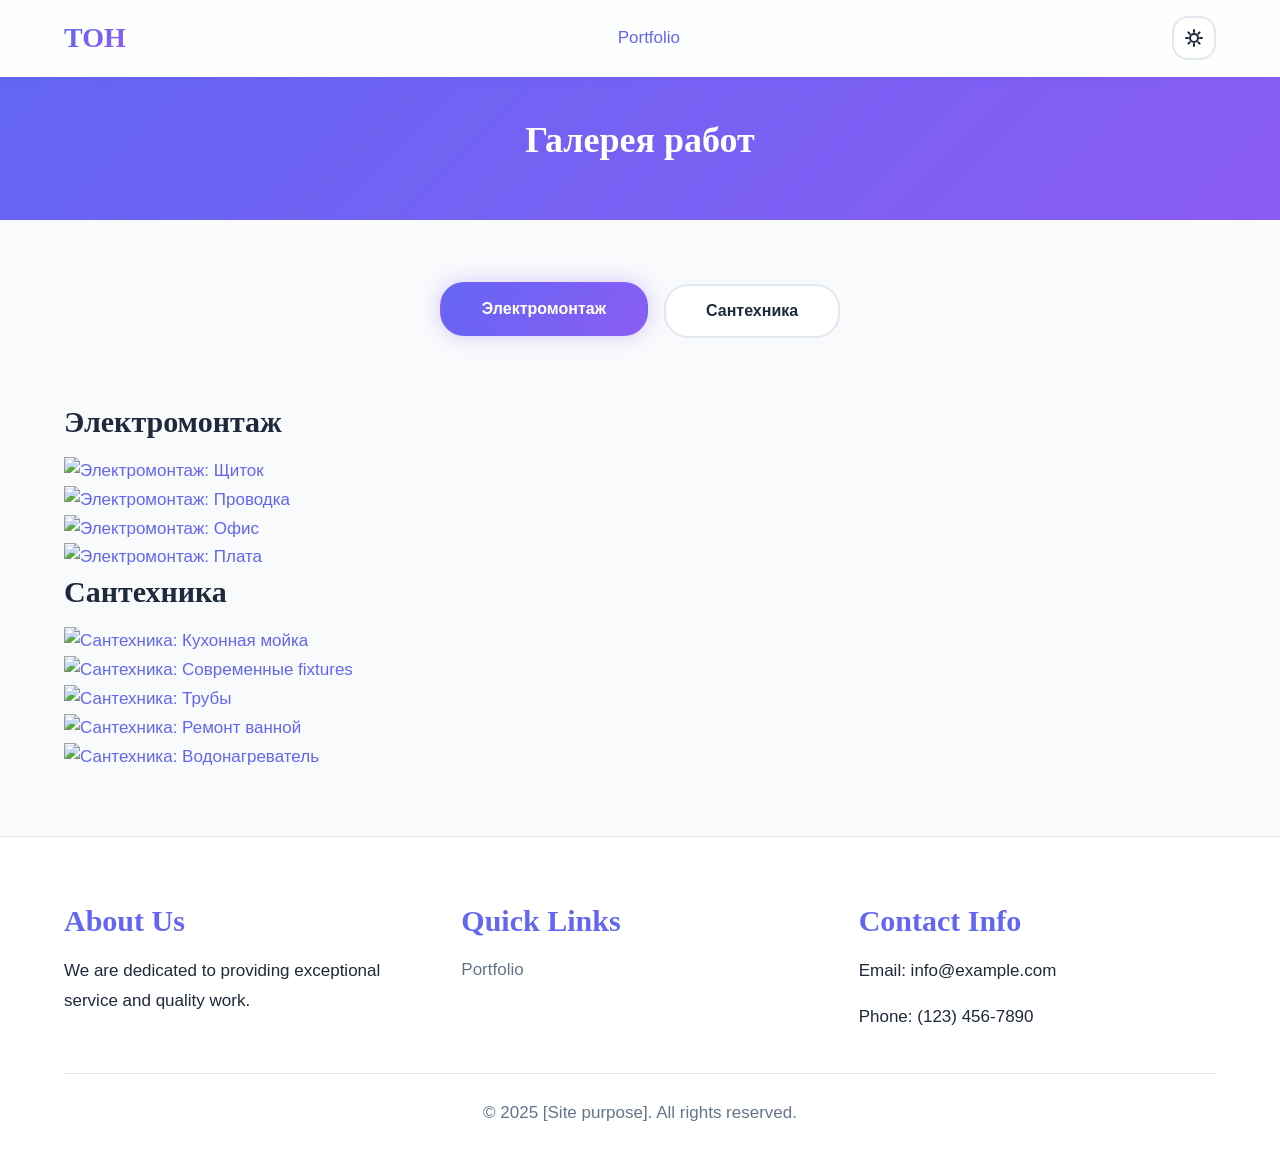
==== commit ec5df633: "refactor: change gallery-section:" ====
--- a/portfolio.html
+++ b/portfolio.html
@@ -7,15 +7,14 @@
     <meta name="viewport" content="width=device-width, initial-scale=1.0">
     <meta name="description" content="View our portfolio and past projects at [Site purpose]">
     <meta name="color-scheme" content="light dark">
-    <title>Portfolio - [Site purpose]</title>
+    <title>TOH</title>
     <link rel="stylesheet" href="css/styles.css">
     
-    <!-- jQuery 1.8 or later, 33 KB -->
-    <script src="https://ajax.googleapis.com/ajax/libs/jquery/1.11.1/jquery.min.js"></script>
+    <!-- jQuery 3.6.0 (Required for Fancybox) -->
+    <script src="https://code.jquery.com/jquery-3.6.0.min.js"></script>
     
-    <!-- Fotorama from CDNJS, 19 KB -->
-    <link href="https://cdnjs.cloudflare.com/ajax/libs/fotorama/4.6.4/fotorama.css" rel="stylesheet">
-    <script src="https://cdnjs.cloudflare.com/ajax/libs/fotorama/4.6.4/fotorama.js"></script>
+    <!-- Fancybox CSS -->
+    <link rel="stylesheet" href="https://cdn.jsdelivr.net/npm/@fancyapps/fancybox@3.5.7/dist/jquery.fancybox.min.css" />
 </head>
 
 <body class="theme-auto">
@@ -24,7 +23,7 @@
         <div class="container">
             <div class="header-content">
                 <div class="logo">
-                    <h1>Brand Name</h1>
+                    <h1>TOH</h1>
                 </div>
 
                 <!-- Mobile menu toggle button -->
@@ -63,162 +62,59 @@
     <!-- Page header -->
     <section class="page-header">
         <div class="container">
-            <h2>Our Portfolio</h2>
-            <p>Showcasing our best work and successful projects</p>
+            <h2>Галерея работ</h2>
         </div>
     </section>
+
     <!-- Portfolio gallery section -->
     <section class="portfolio-section">
         <div class="container">
-            <!-- Portfolio filter buttons - renamed to Electrical and Plumbing only -->
+            <!-- Portfolio filter buttons -->
             <div class="portfolio-filters">
                 <button class="filter-btn active" data-filter="electrical">Электромонтаж</button>
                 <button class="filter-btn" data-filter="plumbing">Сантехника</button>
             </div>
 
             <!-- Electrical Installation Gallery -->
-            <div id="electrical-gallery" class="gallery-container active">
+            <div id="electrical-gallery" class="fancybox-gallery-group active">
                 <h3>Электромонтаж</h3>
-                <div class="row">
-                    <div class="column">
-                        <img src="https://images.unsplash.com/photo-1621905251189-08b45d6a269e?w=800" alt="Electrical panel installation">
-                        <img src="https://images.unsplash.com/photo-1558402529-d2638a7023e9?w=800" alt="Electrical wiring work">
-                        <img src="https://images.unsplash.com/photo-1497366216548-37526070297c?w=800" alt="Office electrical system">
-                        <img src="https://images.unsplash.com/photo-1565514020176-db704453a6b8?w=800" alt="Electrician at work">
-                        <img src="https://images.unsplash.com/photo-1544724569-5f546fd6f2b5?w=800" alt="Circuit board installation">
-                        <img src="https://images.unsplash.com/photo-1581092921461-eab62e97a782?w=800" alt="Industrial electrical work">
-                        <img src="https://images.unsplash.com/photo-1621905251189-08b45d6a269e?w=800" alt="Electrical panel installation">
-                    </div>
-                    <div class="column">
-                        <img src="https://images.unsplash.com/photo-1558402529-d2638a7023e9?w=800" alt="Electrical wiring work">
-                        <img src="https://images.unsplash.com/photo-1497366216548-37526070297c?w=800" alt="Office electrical system">
-                        <img src="https://images.unsplash.com/photo-1565514020176-db704453a6b8?w=800" alt="Electrician at work">
-                        <img src="https://images.unsplash.com/photo-1544724569-5f546fd6f2b5?w=800" alt="Circuit board installation">
-                        <img src="https://images.unsplash.com/photo-1581092921461-eab62e97a782?w=800" alt="Industrial electrical work">
-                        <img src="https://images.unsplash.com/photo-1621905251189-08b45d6a269e?w=800" alt="Electrical panel installation">
-                    </div>
-                    <div class="column">
-                        <img src="https://images.unsplash.com/photo-1621905251189-08b45d6a269e?w=800" alt="Electrical panel installation">
-                        <img src="https://images.unsplash.com/photo-1558402529-d2638a7023e9?w=800" alt="Electrical wiring work">
-                        <img src="https://images.unsplash.com/photo-1497366216548-37526070297c?w=800" alt="Office electrical system">
-                        <img src="https://images.unsplash.com/photo-1565514020176-db704453a6b8?w=800" alt="Electrician at work">
-                        <img src="https://images.unsplash.com/photo-1544724569-5f546fd6f2b5?w=800" alt="Circuit board installation">
-                        <img src="https://images.unsplash.com/photo-1581092921461-eab62e97a782?w=800" alt="Industrial electrical work">
-                        <img src="https://images.unsplash.com/photo-1621905251189-08b45d6a269e?w=800" alt="Electrical panel installation">
-                    </div>
-                    <div class="column">
-                        <img src="https://images.unsplash.com/photo-1558402529-d2638a7023e9?w=800" alt="Electrical wiring work">
-                        <img src="https://images.unsplash.com/photo-1497366216548-37526070297c?w=800" alt="Office electrical system">
-                        <img src="https://images.unsplash.com/photo-1565514020176-db704453a6b8?w=800" alt="Electrician at work">
-                        <img src="https://images.unsplash.com/photo-1544724569-5f546fd6f2b5?w=800" alt="Circuit board installation">
-                        <img src="https://images.unsplash.com/photo-1581092921461-eab62e97a782?w=800" alt="Industrial electrical work">
-                        <img src="https://images.unsplash.com/photo-1621905251189-08b45d6a269e?w=800" alt="Electrical panel installation">
-                    </div>
+                <div class="gallery-grid">
+                    <a data-fancybox="electrical" href="https://images.unsplash.com/photo-1621905251189-08b45d6a269e?w=1200">
+                        <img src="https://images.unsplash.com/photo-1621905251189-08b45d6a269e?w=400" alt="Электромонтаж: Щиток">
+                    </a>
+                    <a data-fancybox="electrical" href="https://images.unsplash.com/photo-1558402529-d2638a7023e9?w=1200">
+                        <img src="https://images.unsplash.com/photo-1558402529-d2638a7023e9?w=400" alt="Электромонтаж: Проводка">
+                    </a>
+                    <a data-fancybox="electrical" href="https://images.unsplash.com/photo-1497366216548-37526070297c?w=1200">
+                        <img src="https://images.unsplash.com/photo-1497366216548-37526070297c?w=400" alt="Электромонтаж: Офис">
+                    </a>
+                    <a data-fancybox="electrical" href="https://images.unsplash.com/photo-1544724569-5f546fd6f2b5?w=1200">
+                        <img src="https://images.unsplash.com/photo-1544724569-5f546fd6f2b5?w=400" alt="Электромонтаж: Плата">
+                    </a>
                 </div>
             </div>
 
             <!-- Plumbing Gallery -->
-            <div id="plumbing-gallery" class="gallery-container">
+            <div id="plumbing-gallery" class="fancybox-gallery-group">
                 <h3>Сантехника</h3>
-                <div class="row">
-                    <div class="column">
-                        <img src="https://images.unsplash.com/photo-1584622050111-993a426fbf0a?w=800" alt="Bathroom plumbing">
-                        <img src="https://images.unsplash.com/photo-1585704032915-c3400ca199e7?w=800" alt="Kitchen sink installation">
-                        <img src="https://images.unsplash.com/photo-1604014237800-1c9102c219da?w=800" alt="Modern bathroom fixtures">
-                        <img src="https://images.unsplash.com/photo-1595428774223-ef52624120d2?w=800" alt="Plumbing pipes work">
-                        <img src="https://images.unsplash.com/photo-1507089947368-19c1da9775ae?w=800" alt="Bathroom renovation">
-                        <img src="https://images.unsplash.com/photo-1620626011761-996317b8d101?w=800" alt="Water heater installation">
-                        <img src="https://images.unsplash.com/photo-1584622050111-993a426fbf0a?w=800" alt="Bathroom plumbing">
-                    </div>
-                    <div class="column">
-                        <img src="https://images.unsplash.com/photo-1585704032915-c3400ca199e7?w=800" alt="Kitchen sink installation">
-                        <img src="https://images.unsplash.com/photo-1604014237800-1c9102c219da?w=800" alt="Modern bathroom fixtures">
-                        <img src="https://images.unsplash.com/photo-1595428774223-ef52624120d2?w=800" alt="Plumbing pipes work">
-                        <img src="https://images.unsplash.com/photo-1507089947368-19c1da9775ae?w=800" alt="Bathroom renovation">
-                        <img src="https://images.unsplash.com/photo-1620626011761-996317b8d101?w=800" alt="Water heater installation">
-                        <img src="https://images.unsplash.com/photo-1584622050111-993a426fbf0a?w=800" alt="Bathroom plumbing">
-                    </div>
-                    <div class="column">
-                        <img src="https://images.unsplash.com/photo-1584622050111-993a426fbf0a?w=800" alt="Bathroom plumbing">
-                        <img src="https://images.unsplash.com/photo-1585704032915-c3400ca199e7?w=800" alt="Kitchen sink installation">
-                        <img src="https://images.unsplash.com/photo-1604014237800-1c9102c219da?w=800" alt="Modern bathroom fixtures">
-                        <img src="https://images.unsplash.com/photo-1595428774223-ef52624120d2?w=800" alt="Plumbing pipes work">
-                        <img src="https://images.unsplash.com/photo-1507089947368-19c1da9775ae?w=800" alt="Bathroom renovation">
-                        <img src="https://images.unsplash.com/photo-1620626011761-996317b8d101?w=800" alt="Water heater installation">
-                        <img src="https://images.unsplash.com/photo-1584622050111-993a426fbf0a?w=800" alt="Bathroom plumbing">
-                    </div>
-                    <div class="column">
-                        <img src="https://images.unsplash.com/photo-1585704032915-c3400ca199e7?w=800" alt="Kitchen sink installation">
-                        <img src="https://images.unsplash.com/photo-1604014237800-1c9102c219da?w=800" alt="Modern bathroom fixtures">
-                        <img src="https://images.unsplash.com/photo-1595428774223-ef52624120d2?w=800" alt="Plumbing pipes work">
-                        <img src="https://images.unsplash.com/photo-1507089947368-19c1da9775ae?w=800" alt="Bathroom renovation">
-                        <img src="https://images.unsplash.com/photo-1620626011761-996317b8d101?w=800" alt="Water heater installation">
-                        <img src="https://images.unsplash.com/photo-1584622050111-993a426fbf0a?w=800" alt="Bathroom plumbing">
-                    </div>
+                <div class="gallery-grid">
+                    <a data-fancybox="plumbing" href="https://images.unsplash.com/photo-1585704032915-c3400ca199e7?w=1200">
+                        <img src="https://images.unsplash.com/photo-1585704032915-c3400ca199e7?w=400" alt="Сантехника: Кухонная мойка">
+                    </a>
+                    <a data-fancybox="plumbing" href="https://images.unsplash.com/photo-1604014237800-1c9102c219da?w=1200">
+                        <img src="https://images.unsplash.com/photo-1604014237800-1c9102c219da?w=400" alt="Сантехника: Современные fixtures">
+                    </a>
+                    <a data-fancybox="plumbing" href="https://images.unsplash.com/photo-1595428774223-ef52624120d2?w=1200">
+                        <img src="https://images.unsplash.com/photo-1595428774223-ef52624120d2?w=400" alt="Сантехника: Трубы">
+                    </a>
+                    <a data-fancybox="plumbing" href="https://images.unsplash.com/photo-1507089947368-19c1da9775ae?w=1200">
+                        <img src="https://images.unsplash.com/photo-1507089947368-19c1da9775ae?w=400" alt="Сантехника: Ремонт ванной">
+                    </a>
+                    <a data-fancybox="plumbing" href="https://images.unsplash.com/photo-1620626011761-996317b8d101?w=1200">
+                        <img src="https://images.unsplash.com/photo-1620626011761-996317b8d101?w=400" alt="Сантехника: Водонагреватель">
+                    </a>
                 </div>
             </div>
-
-        </div>
-    </section>
-
-    <!-- Project Stats Section -->
-    <section class="portfolio-stats">
-        <div class="container">
-            <div class="stats-grid">
-                <div class="stat-card">
-                    <div class="stat-number">50+</div>
-                    <div class="stat-label">Projects Completed</div>
-                </div>
-                <div class="stat-card">
-                    <div class="stat-number">40+</div>
-                    <div class="stat-label">Happy Clients</div>
-                </div>
-                <div class="stat-card">
-                    <div class="stat-number">5+</div>
-                    <div class="stat-label">Years Experience</div>
-                </div>
-                <div class="stat-card">
-                    <div class="stat-number">98%</div>
-                    <div class="stat-label">Client Satisfaction</div>
-                </div>
-            </div>
-        </div>
-    </section>
-
-    <!-- Testimonials section -->
-    <section class="testimonials">
-        <div class="container">
-            <h2 class="section-title">What Our Clients Say</h2>
-            <div class="testimonials-grid">
-                <div class="testimonial-card">
-                    <div class="testimonial-rating">⭐⭐⭐⭐⭐</div>
-                    <p class="testimonial-text">"Outstanding work! They exceeded our expectations and delivered a
-                        product that truly represents our brand. The e-commerce platform increased our sales by 150%."
-                    </p>
-                    <p class="testimonial-author">- Sarah Johnson, CEO of Fashion Store</p>
-                </div>
-                <div class="testimonial-card">
-                    <div class="testimonial-rating">⭐⭐⭐⭐⭐</div>
-                    <p class="testimonial-text">"Professional, creative, and reliable. The hotel booking system they
-                        built has streamlined our operations and improved guest satisfaction significantly."</p>
-                    <p class="testimonial-author">- Michael Chen, Hotel Manager</p>
-                </div>
-                <div class="testimonial-card">
-                    <div class="testimonial-rating">⭐⭐⭐⭐⭐</div>
-                    <p class="testimonial-text">"Their attention to detail and commitment to quality is unmatched. The
-                        banking app they developed is secure, fast, and user-friendly. Highly recommended!"</p>
-                    <p class="testimonial-author">- Emily Davis, Financial Director</p>
-                </div>
-            </div>
-        </div>
-    </section>
-
-    <!-- CTA Section -->
-    <section class="cta">
-        <div class="container">
-            <h2>Ready to Start Your Project?</h2>
-            <p>Let's bring your ideas to life with our expertise and creativity</p>
-            <a href="contact.html" class="btn btn-primary">Get In Touch</a>
         </div>
     </section>
 
@@ -266,6 +162,30 @@
 
     <!-- JavaScript -->
     <script src="js/app.js"></script>
+        <!-- Fancybox JS -->
+    <script src="https://cdn.jsdelivr.net/npm/@fancyapps/fancybox@3.5.7/dist/jquery.fancybox.min.js"></script>
+    
+    <!-- Main JavaScript -->
+    <script src="js/app.js"></script>
+
+    <!-- Fancybox Initialization -->
+    <script>
+        $(document).ready(function() {
+            $('[data-fancybox]').fancybox({
+                buttons: [
+                    "zoom",
+                    "share",
+                    "slideShow",
+                    "fullScreen",
+                    "download",
+                    "thumbs",
+                    "close"
+                ],
+                loop: true,
+                protect: true // Защита от копирования (отключает правый клик на изображении)
+            });
+        });
+    </script>
 </body>
 
 </html>
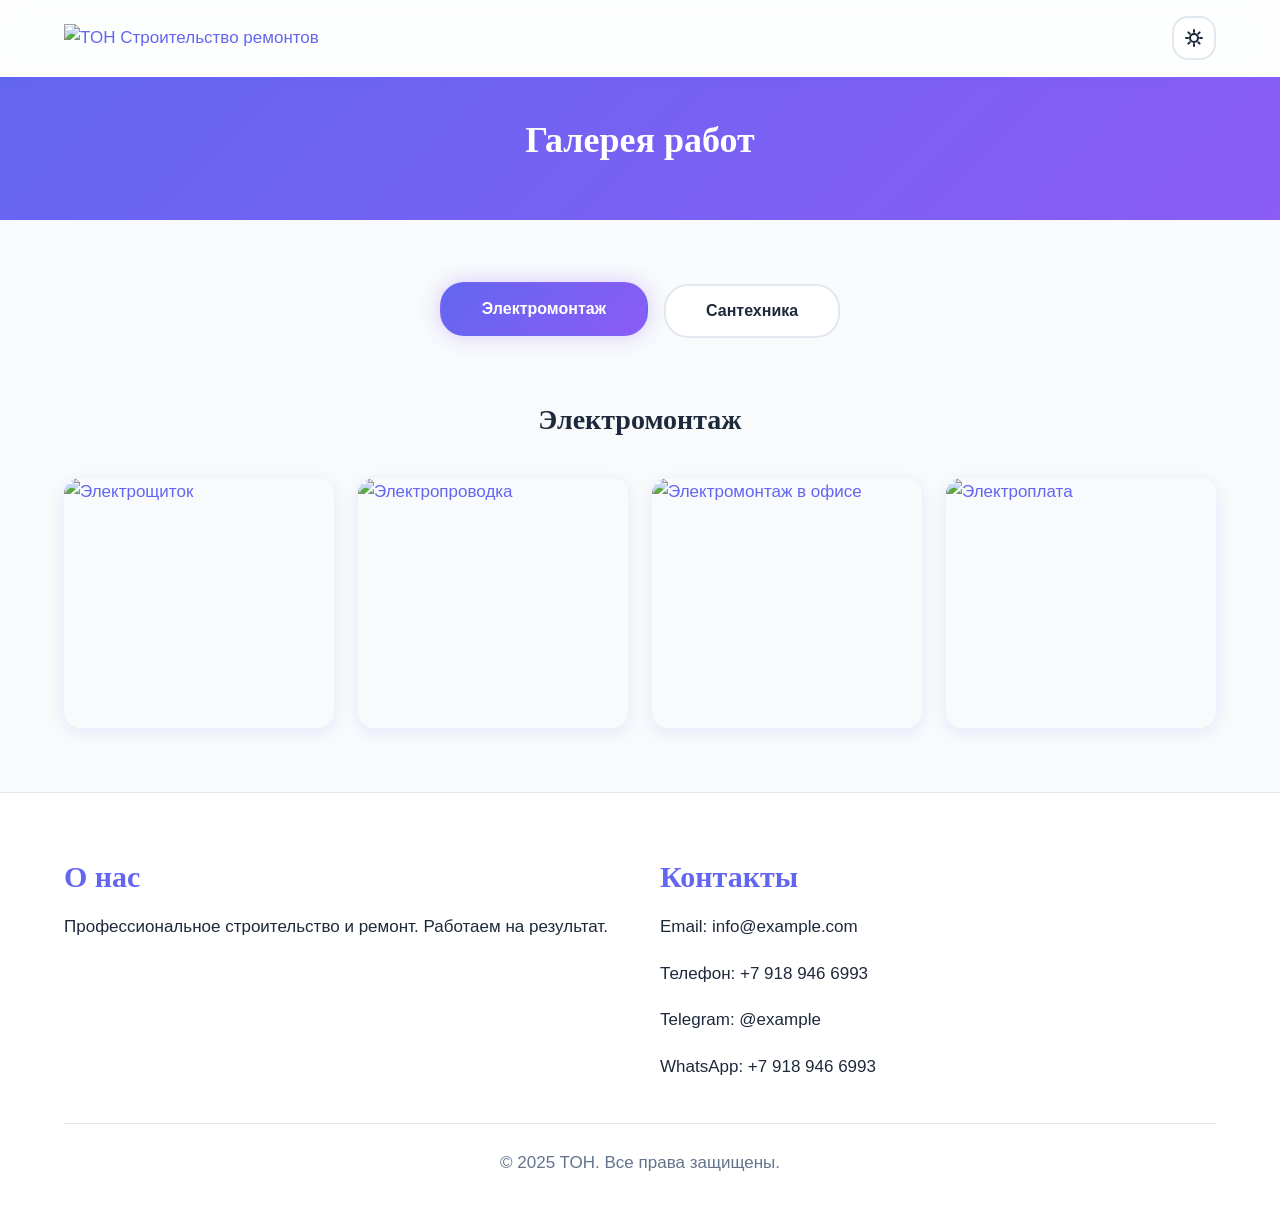
==== commit 26ac369f: "full restyle" ====
--- a/portfolio.html
+++ b/portfolio.html
@@ -1,188 +1,212 @@
-<!-- UPDATED: Portfolio with Electrical and Plumbing galleries using Fotorama -->
 <!DOCTYPE html>
-<html lang="en">
+<html lang="ru">
 
 <head>
     <meta charset="UTF-8">
     <meta name="viewport" content="width=device-width, initial-scale=1.0">
-    <meta name="description" content="View our portfolio and past projects at [Site purpose]">
+    <meta name="description" content="Галерея выполненных работ — TOH строительство ремонтов">
     <meta name="color-scheme" content="light dark">
-    <title>TOH</title>
+    <title>TOH — Галерея работ</title>
+
     <link rel="stylesheet" href="css/styles.css">
-    
-    <!-- jQuery 3.6.0 (Required for Fancybox) -->
+    <link rel="stylesheet" href="https://cdn.jsdelivr.net/npm/@fancyapps/fancybox@3.5.7/dist/jquery.fancybox.min.css"/>
+
     <script src="https://code.jquery.com/jquery-3.6.0.min.js"></script>
-    
-    <!-- Fancybox CSS -->
-    <link rel="stylesheet" href="https://cdn.jsdelivr.net/npm/@fancyapps/fancybox@3.5.7/dist/jquery.fancybox.min.css" />
 </head>
 
 <body class="theme-auto">
-    <!-- Header with navigation -->
+
+    <!-- ===== HEADER ===== -->
     <header class="site-header">
         <div class="container">
             <div class="header-content">
-                <div class="logo">
-                    <h1>TOH</h1>
-                </div>
-
-                <!-- Mobile menu toggle button -->
-                <button class="mobile-menu-toggle" aria-label="Toggle navigation menu">
-                    <span class="hamburger"></span>
-                    <span class="hamburger"></span>
-                    <span class="hamburger"></span>
-                </button>
-
-                <!-- Main navigation -->
-                <nav class="main-nav">
-                    <ul class="nav-list">
-                        <li><a href="portfolio.html" class="active">Portfolio</a></li>
-                    </ul>
-                </nav>
-
-                <!-- UPDATED: Dark mode toggle button -->
-                <button class="theme-toggle" id="themeToggle" aria-label="Toggle dark mode" aria-pressed="false">
-                    <svg class="theme-icon theme-icon-sun" width="20" height="20" viewBox="0 0 20 20" fill="none"
-                        xmlns="http://www.w3.org/2000/svg">
-                        <circle cx="10" cy="10" r="4" stroke="currentColor" stroke-width="2" />
-                        <path
-                            d="M10 2V4M10 16V18M18 10H16M4 10H2M15.657 4.343L14.243 5.757M5.757 14.243L4.343 15.657M15.657 15.657L14.243 14.243M5.757 5.757L4.343 4.343"
-                            stroke="currentColor" stroke-width="2" stroke-linecap="round" />
+                <a href="/portfolio.html" class="logo-link" aria-label="TOH — на главную">
+                    <img src="imagesTOH/etalon.svg" alt="TOH Строительство ремонтов" class="logo-image">
+                </a>
+
+                <button class="theme-toggle" id="themeToggle"
+                        aria-label="Переключить тему" aria-pressed="false">
+                    <svg class="theme-icon theme-icon-sun" width="20" height="20"
+                         viewBox="0 0 20 20" fill="none" xmlns="http://www.w3.org/2000/svg">
+                        <circle cx="10" cy="10" r="4" stroke="currentColor" stroke-width="2"/>
+                        <path d="M10 2V4M10 16V18M18 10H16M4 10H2
+                                 M15.657 4.343L14.243 5.757
+                                 M5.757 14.243L4.343 15.657
+                                 M15.657 15.657L14.243 14.243
+                                 M5.757 5.757L4.343 4.343"
+                              stroke="currentColor" stroke-width="2" stroke-linecap="round"/>
                     </svg>
-                    <svg class="theme-icon theme-icon-moon" width="20" height="20" viewBox="0 0 20 20" fill="none"
-                        xmlns="http://www.w3.org/2000/svg">
+                    <svg class="theme-icon theme-icon-moon" width="20" height="20"
+                         viewBox="0 0 20 20" fill="none" xmlns="http://www.w3.org/2000/svg">
                         <path d="M17.293 13.293A8 8 0 016.707 2.707a8.001 8.001 0 1010.586 10.586z"
-                            stroke="currentColor" stroke-width="2" stroke-linejoin="round" />
+                              stroke="currentColor" stroke-width="2" stroke-linejoin="round"/>
                     </svg>
                 </button>
             </div>
         </div>
     </header>
 
-    <!-- Page header -->
+    <!-- ===== PAGE HEADER ===== -->
     <section class="page-header">
         <div class="container">
             <h2>Галерея работ</h2>
         </div>
     </section>
 
-    <!-- Portfolio gallery section -->
+    <!-- ===== GALLERY ===== -->
     <section class="portfolio-section">
         <div class="container">
-            <!-- Portfolio filter buttons -->
-            <div class="portfolio-filters">
-                <button class="filter-btn active" data-filter="electrical">Электромонтаж</button>
-                <button class="filter-btn" data-filter="plumbing">Сантехника</button>
-            </div>
-
-            <!-- Electrical Installation Gallery -->
-            <div id="electrical-gallery" class="fancybox-gallery-group active">
+
+            <!-- Фильтры -->
+            <div class="portfolio-filters" role="tablist" aria-label="Категории работ">
+                <button class="filter-btn active" data-filter="electrical"
+                        role="tab" aria-selected="true">Электромонтаж</button>
+                <button class="filter-btn" data-filter="plumbing"
+                        role="tab" aria-selected="false">Сантехника</button>
+            </div>
+
+            <!-- Электромонтаж -->
+            <div id="electrical-gallery" class="fancybox-gallery-group active"
+                 role="tabpanel" aria-label="Электромонтаж">
                 <h3>Электромонтаж</h3>
                 <div class="gallery-grid">
-                    <a data-fancybox="electrical" href="https://images.unsplash.com/photo-1621905251189-08b45d6a269e?w=1200">
-                        <img src="https://images.unsplash.com/photo-1621905251189-08b45d6a269e?w=400" alt="Электромонтаж: Щиток">
-                    </a>
-                    <a data-fancybox="electrical" href="https://images.unsplash.com/photo-1558402529-d2638a7023e9?w=1200">
-                        <img src="https://images.unsplash.com/photo-1558402529-d2638a7023e9?w=400" alt="Электромонтаж: Проводка">
-                    </a>
-                    <a data-fancybox="electrical" href="https://images.unsplash.com/photo-1497366216548-37526070297c?w=1200">
-                        <img src="https://images.unsplash.com/photo-1497366216548-37526070297c?w=400" alt="Электромонтаж: Офис">
-                    </a>
-                    <a data-fancybox="electrical" href="https://images.unsplash.com/photo-1544724569-5f546fd6f2b5?w=1200">
-                        <img src="https://images.unsplash.com/photo-1544724569-5f546fd6f2b5?w=400" alt="Электромонтаж: Плата">
-                    </a>
-                </div>
-            </div>
-
-            <!-- Plumbing Gallery -->
-            <div id="plumbing-gallery" class="fancybox-gallery-group">
+                    <a data-fancybox="electrical"
+                       href="https://images.unsplash.com/photo-1621905251189-08b45d6a269e?w=1200">
+                        <img src="https://images.unsplash.com/photo-1621905251189-08b45d6a269e?w=400"
+                             srcset="https://images.unsplash.com/photo-1621905251189-08b45d6a269e?w=300 300w,
+                                     https://images.unsplash.com/photo-1621905251189-08b45d6a269e?w=520 520w"
+                             sizes="(max-width: 720px) 45vw, 260px"
+                             alt="Электрощиток" loading="lazy" decoding="async">
+                    </a>
+                    <a data-fancybox="electrical"
+                       href="https://images.unsplash.com/photo-1558402529-d2638a7023e9?w=1200">
+                        <img src="https://images.unsplash.com/photo-1558402529-d2638a7023e9?w=400"
+                             srcset="https://images.unsplash.com/photo-1558402529-d2638a7023e9?w=300 300w,
+                                     https://images.unsplash.com/photo-1558402529-d2638a7023e9?w=520 520w"
+                             sizes="(max-width: 720px) 45vw, 260px"
+                             alt="Электропроводка" loading="lazy" decoding="async">
+                    </a>
+                    <a data-fancybox="electrical"
+                       href="https://images.unsplash.com/photo-1497366216548-37526070297c?w=1200">
+                        <img src="https://images.unsplash.com/photo-1497366216548-37526070297c?w=400"
+                             srcset="https://images.unsplash.com/photo-1497366216548-37526070297c?w=300 300w,
+                                     https://images.unsplash.com/photo-1497366216548-37526070297c?w=520 520w"
+                             sizes="(max-width: 720px) 45vw, 260px"
+                             alt="Электромонтаж в офисе" loading="lazy" decoding="async">
+                    </a>
+                    <a data-fancybox="electrical"
+                       href="https://images.unsplash.com/photo-1544724569-5f546fd6f2b5?w=1200">
+                        <img src="https://images.unsplash.com/photo-1544724569-5f546fd6f2b5?w=400"
+                             srcset="https://images.unsplash.com/photo-1544724569-5f546fd6f2b5?w=300 300w,
+                                     https://images.unsplash.com/photo-1544724569-5f546fd6f2b5?w=520 520w"
+                             sizes="(max-width: 720px) 45vw, 260px"
+                             alt="Электроплата" loading="lazy" decoding="async">
+                    </a>
+                </div>
+            </div>
+
+            <!-- Сантехника -->
+            <div id="plumbing-gallery" class="fancybox-gallery-group"
+                 role="tabpanel" aria-label="Сантехника">
                 <h3>Сантехника</h3>
                 <div class="gallery-grid">
-                    <a data-fancybox="plumbing" href="https://images.unsplash.com/photo-1585704032915-c3400ca199e7?w=1200">
-                        <img src="https://images.unsplash.com/photo-1585704032915-c3400ca199e7?w=400" alt="Сантехника: Кухонная мойка">
-                    </a>
-                    <a data-fancybox="plumbing" href="https://images.unsplash.com/photo-1604014237800-1c9102c219da?w=1200">
-                        <img src="https://images.unsplash.com/photo-1604014237800-1c9102c219da?w=400" alt="Сантехника: Современные fixtures">
-                    </a>
-                    <a data-fancybox="plumbing" href="https://images.unsplash.com/photo-1595428774223-ef52624120d2?w=1200">
-                        <img src="https://images.unsplash.com/photo-1595428774223-ef52624120d2?w=400" alt="Сантехника: Трубы">
-                    </a>
-                    <a data-fancybox="plumbing" href="https://images.unsplash.com/photo-1507089947368-19c1da9775ae?w=1200">
-                        <img src="https://images.unsplash.com/photo-1507089947368-19c1da9775ae?w=400" alt="Сантехника: Ремонт ванной">
-                    </a>
-                    <a data-fancybox="plumbing" href="https://images.unsplash.com/photo-1620626011761-996317b8d101?w=1200">
-                        <img src="https://images.unsplash.com/photo-1620626011761-996317b8d101?w=400" alt="Сантехника: Водонагреватель">
-                    </a>
-                </div>
-            </div>
+                    <a data-fancybox="plumbing"
+                       href="https://images.unsplash.com/photo-1585704032915-c3400ca199e7?w=1200">
+                        <img src="https://images.unsplash.com/photo-1585704032915-c3400ca199e7?w=400"
+                             srcset="https://images.unsplash.com/photo-1585704032915-c3400ca199e7?w=300 300w,
+                                     https://images.unsplash.com/photo-1585704032915-c3400ca199e7?w=520 520w"
+                             sizes="(max-width: 720px) 45vw, 260px"
+                             alt="Кухонная мойка" loading="lazy" decoding="async">
+                    </a>
+                    <a data-fancybox="plumbing"
+                       href="https://images.unsplash.com/photo-1604014237800-1c9102c219da?w=1200">
+                        <img src="https://images.unsplash.com/photo-1604014237800-1c9102c219da?w=400"
+                             srcset="https://images.unsplash.com/photo-1604014237800-1c9102c219da?w=300 300w,
+                                     https://images.unsplash.com/photo-1604014237800-1c9102c219da?w=520 520w"
+                             sizes="(max-width: 720px) 45vw, 260px"
+                             alt="Современная сантехника" loading="lazy" decoding="async">
+                    </a>
+                    <a data-fancybox="plumbing"
+                       href="https://images.unsplash.com/photo-1595428774223-ef52624120d2?w=1200">
+                        <img src="https://images.unsplash.com/photo-1595428774223-ef52624120d2?w=400"
+                             srcset="https://images.unsplash.com/photo-1595428774223-ef52624120d2?w=300 300w,
+                                     https://images.unsplash.com/photo-1595428774223-ef52624120d2?w=520 520w"
+                             sizes="(max-width: 720px) 45vw, 260px"
+                             alt="Монтаж труб" loading="lazy" decoding="async">
+                    </a>
+                    <a data-fancybox="plumbing"
+                       href="https://images.unsplash.com/photo-1507089947368-19c1da9775ae?w=1200">
+                        <img src="https://images.unsplash.com/photo-1507089947368-19c1da9775ae?w=400"
+                             srcset="https://images.unsplash.com/photo-1507089947368-19c1da9775ae?w=300 300w,
+                                     https://images.unsplash.com/photo-1507089947368-19c1da9775ae?w=520 520w"
+                             sizes="(max-width: 720px) 45vw, 260px"
+                             alt="Ремонт ванной" loading="lazy" decoding="async">
+                    </a>
+                    <a data-fancybox="plumbing"
+                       href="https://images.unsplash.com/photo-1620626011761-996317b8d101?w=1200">
+                        <img src="https://images.unsplash.com/photo-1620626011761-996317b8d101?w=400"
+                             srcset="https://images.unsplash.com/photo-1620626011761-996317b8d101?w=300 300w,
+                                     https://images.unsplash.com/photo-1620626011761-996317b8d101?w=520 520w"
+                             sizes="(max-width: 720px) 45vw, 260px"
+                             alt="Водонагреватель" loading="lazy" decoding="async">
+                    </a>
+                </div>
+            </div>
+
         </div>
     </section>
 
-    <!-- Footer -->
+    <!-- ===== FOOTER ===== -->
     <footer class="site-footer">
         <div class="container">
             <div class="footer-content">
                 <div class="footer-section">
-                    <h3>About Us</h3>
-                    <p>We are dedicated to providing exceptional service and quality work.</p>
+                    <h3>О нас</h3>
+                    <p>Профессиональное строительство и ремонт. Работаем на результат.</p>
                 </div>
                 <div class="footer-section">
-                    <h3>Quick Links</h3>
-                    <ul>
-                        <li><a href="portfolio.html">Portfolio</a></li>
-                    </ul>
-                </div>
-                <div class="footer-section">
-                    <h3>Contact Info</h3>
+                    <h3>Контакты</h3>
                     <p>Email: info@example.com</p>
-                    <p>Phone: (123) 456-7890</p>
+                    <p>Телефон: +7 918 946 6993</p>
+                    <p>Telegram: @example</p>
+                    <p>WhatsApp: +7 918 946 6993</p>
                 </div>
             </div>
             <div class="footer-bottom">
-                <p>&copy; 2025 [Site purpose]. All rights reserved.</p>
+                <p>&copy; 2025 TOH. Все права защищены.</p>
             </div>
         </div>
     </footer>
 
-    <!-- UPDATED: Sticky mobile theme toggle -->
-    <button class="theme-toggle-mobile" id="themeToggleMobile" aria-label="Toggle dark mode" aria-pressed="false">
-        <svg class="theme-icon theme-icon-sun" width="24" height="24" viewBox="0 0 20 20" fill="none"
-            xmlns="http://www.w3.org/2000/svg">
-            <circle cx="10" cy="10" r="4" stroke="currentColor" stroke-width="2" />
-            <path
-                d="M10 2V4M10 16V18M18 10H16M4 10H2M15.657 4.343L14.243 5.757M5.757 14.243L4.343 15.657M15.657 15.657L14.243 14.243M5.757 5.757L4.343 4.343"
-                stroke="currentColor" stroke-width="2" stroke-linecap="round" />
+    <!-- Плавающая кнопка темы (мобайл) -->
+    <button class="theme-toggle-mobile" id="themeToggleMobile"
+            aria-label="Переключить тему" aria-pressed="false">
+        <svg class="theme-icon theme-icon-sun" width="22" height="22"
+             viewBox="0 0 20 20" fill="none" xmlns="http://www.w3.org/2000/svg">
+            <circle cx="10" cy="10" r="4" stroke="currentColor" stroke-width="2"/>
+            <path d="M10 2V4M10 16V18M18 10H16M4 10H2
+                     M15.657 4.343L14.243 5.757
+                     M5.757 14.243L4.343 15.657
+                     M15.657 15.657L14.243 14.243
+                     M5.757 5.757L4.343 4.343"
+                  stroke="currentColor" stroke-width="2" stroke-linecap="round"/>
         </svg>
-        <svg class="theme-icon theme-icon-moon" width="24" height="24" viewBox="0 0 20 20" fill="none"
-            xmlns="http://www.w3.org/2000/svg">
-            <path d="M17.293 13.293A8 8 0 016.707 2.707a8.001 8.001 0 1010.586 10.586z" stroke="currentColor"
-                stroke-width="2" stroke-linejoin="round" />
+        <svg class="theme-icon theme-icon-moon" width="22" height="22"
+             viewBox="0 0 20 20" fill="none" xmlns="http://www.w3.org/2000/svg">
+            <path d="M17.293 13.293A8 8 0 016.707 2.707a8.001 8.001 0 1010.586 10.586z"
+                  stroke="currentColor" stroke-width="2" stroke-linejoin="round"/>
         </svg>
     </button>
 
-    <!-- JavaScript -->
+    <!-- Scripts -->
     <script src="js/app.js"></script>
-        <!-- Fancybox JS -->
     <script src="https://cdn.jsdelivr.net/npm/@fancyapps/fancybox@3.5.7/dist/jquery.fancybox.min.js"></script>
-    
-    <!-- Main JavaScript -->
-    <script src="js/app.js"></script>
-
-    <!-- Fancybox Initialization -->
     <script>
-        $(document).ready(function() {
+        $(document).ready(function () {
             $('[data-fancybox]').fancybox({
-                buttons: [
-                    "zoom",
-                    "share",
-                    "slideShow",
-                    "fullScreen",
-                    "download",
-                    "thumbs",
-                    "close"
-                ],
+                buttons: ['zoom', 'slideShow', 'fullScreen', 'thumbs', 'close'],
                 loop: true,
-                protect: true // Защита от копирования (отключает правый клик на изображении)
+                protect: true
             });
         });
     </script>
--- a/css/styles.css
+++ b/css/styles.css
@@ -3,7 +3,7 @@
 /* ============================================
    THEME VARIABLES - Light & Dark Modes
    ============================================ */
-
+   
 :root {
     /* Light Theme Colors */
     --primary: #6366f1;
@@ -112,13 +112,7 @@
     transition: background-color var(--transition-normal), color var(--transition-normal);
 }
 
-/* Typography */
-h1,
-h2,
-h3,
-h4,
-h5,
-h6 {
+h1, h2, h3, h4, h5, h6 {
     font-family: var(--font-heading);
     line-height: 1.3;
     margin-bottom: var(--spacing-sm);
@@ -126,21 +120,10 @@
     font-weight: 700;
 }
 
-h1 {
-    font-size: 3rem;
-}
-
-h2 {
-    font-size: 2.25rem;
-}
-
-h3 {
-    font-size: 1.875rem;
-}
-
-h4 {
-    font-size: 1.5rem;
-}
+h1 { font-size: 3rem; }
+h2 { font-size: 2.25rem; }
+h3 { font-size: 1.875rem; }
+h4 { font-size: 1.5rem; }
 
 p {
     margin-bottom: var(--spacing-sm);
@@ -153,15 +136,9 @@
     transition: color var(--transition-fast);
 }
 
-a:hover {
-    color: var(--accent);
-}
-
-/* UPDATED: Accessible focus styles */
-a:focus-visible,
-button:focus-visible,
-input:focus-visible,
-textarea:focus-visible {
+a:hover { color: var(--accent); }
+
+a:focus-visible, button:focus-visible, input:focus-visible, textarea:focus-visible {
     outline: 3px solid var(--accent);
     outline-offset: 3px;
 }
@@ -172,9 +149,7 @@
     display: block;
 }
 
-ul {
-    list-style: none;
-}
+ul { list-style: none; }
 
 /* ============================================
    LAYOUT
@@ -209,16 +184,26 @@
     gap: var(--spacing-md);
 }
 
+/* .logo h1 {
+    font-size: 1.75rem;
+    margin: 0;
+    background: linear-gradient(135deg, rgb(223, 198, 4), rgb(180, 160, 0));
+    -webkit-background-clip: text;
+    -webkit-text-fill-color: transparent;
+    background-clip: text;
+} */
+
 .logo h1 {
     font-size: 1.75rem;
     margin: 0;
-    background: linear-gradient(135deg, var(--primary), var(--accent));
+    background: linear-gradient(135deg, rgb(223, 198, 4), rgb(180, 160, 0));
     -webkit-background-clip: text;
     -webkit-text-fill-color: transparent;
     background-clip: text;
 }
 
-/* Mobile menu toggle */
+
+
 .mobile-menu-toggle {
     display: none;
     flex-direction: column;
@@ -238,7 +223,6 @@
     border-radius: 2px;
 }
 
-/* Navigation */
 .main-nav .nav-list {
     display: flex;
     gap: var(--spacing-sm);
@@ -259,7 +243,6 @@
     color: var(--primary);
 }
 
-/* UPDATED: Theme Toggle Button */
 .theme-toggle {
     background: var(--surface);
     border: 2px solid var(--border);
@@ -285,33 +268,17 @@
     transition: all var(--transition-normal);
 }
 
-.theme-icon-sun {
-    display: block;
-}
-
-.theme-icon-moon {
-    display: none;
-}
-
-body.theme-dark .theme-icon-sun {
-    display: none;
-}
-
-body.theme-dark .theme-icon-moon {
-    display: block;
-}
+.theme-icon-sun { display: block; }
+.theme-icon-moon { display: none; }
+
+body.theme-dark .theme-icon-sun { display: none; }
+body.theme-dark .theme-icon-moon { display: block; }
 
 @media (prefers-color-scheme: dark) {
-    body.theme-auto .theme-icon-sun {
-        display: none;
-    }
-
-    body.theme-auto .theme-icon-moon {
-        display: block;
-    }
-}
-
-/* UPDATED: Sticky Mobile Theme Toggle */
+    body.theme-auto .theme-icon-sun { display: none; }
+    body.theme-auto .theme-icon-moon { display: block; }
+}
+
 .theme-toggle-mobile {
     position: fixed;
     bottom: 20px;
@@ -336,13 +303,8 @@
 }
 
 @media (max-width: 768px) {
-    .theme-toggle {
-        display: none;
-    }
-
-    .theme-toggle-mobile {
-        display: flex;
-    }
+    .theme-toggle { display: none; }
+    .theme-toggle-mobile { display: flex; }
 }
 
 /* ============================================
@@ -372,29 +334,6 @@
     box-shadow: var(--shadow-lg), var(--shadow-glow);
 }
 
-.btn-secondary {
-    background: var(--surface);
-    color: var(--primary);
-    border-color: var(--primary);
-}
-
-.btn-secondary:hover {
-    background: var(--primary);
-    color: white;
-    transform: translateY(-3px);
-}
-
-.btn-outline {
-    background-color: transparent;
-    color: var(--primary);
-    border-color: var(--primary);
-}
-
-.btn-outline:hover {
-    background-color: var(--primary);
-    color: white;
-}
-
 /* ============================================
    SECTIONS
    ============================================ */
@@ -409,72 +348,194 @@
     background-clip: text;
 }
 
-/* Hero Section */
-.hero {
+.page-header {
     background: linear-gradient(135deg, var(--primary), var(--accent));
     color: white;
+    padding: var(--spacing-lg) 0;
+    text-align: center;
+}
+
+.page-header h2 { color: white; }
+
+.site-footer {
+    background: var(--surface);
+    color: var(--text);
+    padding: var(--spacing-xl) 0 var(--spacing-md);
+    border-top: 1px solid var(--border);
+}
+
+.footer-content {
+    display: grid;
+    grid-template-columns: repeat(auto-fit, minmax(250px, 1fr));
+    gap: var(--spacing-lg);
+    margin-bottom: var(--spacing-md);
+}
+
+.footer-section h3 {
+    color: var(--primary);
+    margin-bottom: var(--spacing-sm);
+}
+
+.footer-section ul { list-style: none; }
+.footer-section ul li { margin-bottom: var(--spacing-xs); }
+
+.footer-section a {
+    color: var(--text-muted);
+    transition: color var(--transition-fast);
+}
+
+.footer-section a:hover { color: var(--primary); }
+
+.footer-bottom {
+    text-align: center;
+    padding-top: var(--spacing-md);
+    border-top: 1px solid var(--border);
+    color: var(--text-muted);
+}
+
+/* ============================================
+   PORTFOLIO PAGE STYLES
+   ============================================ */
+
+.portfolio-section {
     padding: var(--spacing-xl) 0;
+}
+
+.portfolio-filters {
+    display: flex;
+    justify-content: center;
+    gap: var(--spacing-sm);
+    margin-bottom: var(--spacing-xl);
+    flex-wrap: wrap;
+}
+
+.filter-btn {
+    padding: var(--spacing-sm) var(--spacing-lg);
+    background: var(--surface);
+    border: 2px solid var(--border);
+    border-radius: var(--radius-lg);
+    cursor: pointer;
+    transition: all var(--transition-fast);
+    font-weight: 600;
+    color: var(--text);
+    font-size: 1rem;
+}
+
+.filter-btn:hover,
+.filter-btn.active {
+    background: linear-gradient(135deg, var(--primary), var(--accent));
+    color: white;
+    border-color: transparent;
+    transform: translateY(-2px);
+    box-shadow: var(--shadow-glow);
+}
+
+/* ============================================
+   FANCYBOX GALLERY GRID STYLES
+   ============================================ */
+
+.fancybox-gallery-group {
+    display: none;
+}
+
+.fancybox-gallery-group.active {
+    display: block;
+}
+
+.fancybox-gallery-group h3 {
     text-align: center;
-    position: relative;
+    margin-bottom: var(--spacing-lg);
+    color: var(--text);
+    font-size: 1.75rem;
+    font-weight: 600;
+}
+
+.gallery-grid {
+    display: grid;
+    grid-template-columns: repeat(auto-fill, minmax(250px, 1fr));
+    gap: var(--spacing-md);
+}
+
+.gallery-grid a {
+    display: block;
+    border-radius: var(--radius-md);
     overflow: hidden;
-}
-
-.hero-content {
-    position: relative;
-    z-index: 1;
-    max-width: 800px;
-    margin: 0 auto;
-}
-
-.hero-title {
+    box-shadow: var(--shadow-md);
+    transition: transform var(--transition-normal), box-shadow var(--transition-normal);
+}
+
+.gallery-grid a:hover {
+    transform: translateY(-5px);
+    box-shadow: var(--shadow-lg);
+}
+
+.gallery-grid img {
+    width: 100%;
+    height: 250px;
+    object-fit: cover;
+    display: block;
+    transition: transform var(--transition-slow);
+}
+
+.gallery-grid a:hover img {
+    transform: scale(1.05);
+}
+
+/* ============================================
+   STATS & TESTIMONIALS
+   ============================================ */
+
+.portfolio-stats {
+    padding: var(--spacing-xl) 0;
+    background: linear-gradient(135deg, var(--primary), var(--accent));
+    color: white;
+}
+
+.stats-grid {
+    display: grid;
+    grid-template-columns: repeat(auto-fit, minmax(200px, 1fr));
+    gap: var(--spacing-lg);
+}
+
+.stat-card { text-align: center; padding: var(--spacing-md); }
+
+.stat-number {
     font-size: 3.5rem;
-    margin-bottom: var(--spacing-md);
+    font-weight: 700;
     color: white;
-}
-
-.hero-subtitle {
-    font-size: 1.375rem;
-    margin-bottom: var(--spacing-lg);
-    opacity: 0.95;
-    line-height: 1.8;
-}
-
-/* Feature Cards */
-.features {
-    padding: var(--spacing-xl) 0;
-    background: var(--bg);
-}
-
-.features-grid {
+    margin-bottom: var(--spacing-xs);
+    text-shadow: 0 2px 10px rgba(0, 0, 0, 0.2);
+}
+
+.stat-label {
+    font-size: 1.125rem;
+    color: rgba(255, 255, 255, 0.9);
+    font-weight: 500;
+}
+
+.testimonials { padding: var(--spacing-xl) 0; }
+
+.testimonials-grid {
     display: grid;
     grid-template-columns: repeat(auto-fit, minmax(300px, 1fr));
     gap: var(--spacing-lg);
 }
 
-.feature-card {
-    background: var(--glass-bg);
-    backdrop-filter: blur(12px);
-    -webkit-backdrop-filter: blur(12px);
+.testimonial-card {
+    background: var(--surface);
     padding: var(--spacing-lg);
-    border-radius: var(--radius-xl);
-    text-align: center;
-    border: 1px solid var(--glass-border);
-    box-shadow: var(--shadow-md);
-    transition: all var(--transition-normal);
-}
-
-.feature-card:hover {
-    transform: translateY(-8px) scale(1.02);
-    box-shadow: var(--shadow-lg), var(--shadow-glow);
-    border-color: var(--primary);
-}
-
-.feature-icon {
-    font-size: 3.5rem;
-    margin-bottom: var(--spacing-md);
-}
-
-/* CTA Section */
+    border-radius: var(--radius-lg);
+    box-shadow: var(--shadow-sm);
+    transition: var(--transition-normal);
+}
+
+.testimonial-card:hover {
+    transform: translateY(-5px);
+    box-shadow: var(--shadow-lg);
+}
+
+.testimonial-rating { font-size: 1.25rem; margin-bottom: var(--spacing-sm); }
+
 .cta {
     background: var(--surface);
     padding: var(--spacing-xl) 0;
@@ -483,378 +544,12 @@
     border-bottom: 1px solid var(--border);
 }
 
-.cta h2 {
-    color: var(--text);
-}
-
-/* Page Header */
-.page-header {
-    background: linear-gradient(135deg, var(--primary), var(--accent));
-    color: white;
-    padding: var(--spacing-lg) 0;
-    text-align: center;
-}
-
-.page-header h2 {
-    color: white;
-}
-
-/* Footer */
-.site-footer {
-    background: var(--surface);
-    color: var(--text);
-    padding: var(--spacing-xl) 0 var(--spacing-md);
-    border-top: 1px solid var(--border);
-}
-
-.footer-content {
-    display: grid;
-    grid-template-columns: repeat(auto-fit, minmax(250px, 1fr));
-    gap: var(--spacing-lg);
-    margin-bottom: var(--spacing-md);
-}
-
-.footer-section h3 {
-    color: var(--primary);
-    margin-bottom: var(--spacing-sm);
-}
-
-.footer-section ul {
-    list-style: none;
-}
-
-.footer-section ul li {
-    margin-bottom: var(--spacing-xs);
-}
-
-.footer-section a {
-    color: var(--text-muted);
-    transition: color var(--transition-fast);
-}
-
-.footer-section a:hover {
-    color: var(--primary);
-}
-
-.footer-bottom {
-    text-align: center;
-    padding-top: var(--spacing-md);
-    border-top: 1px solid var(--border);
-    color: var(--text-muted);
-}
-
-/* ============================================
-   ABOUT PAGE
-   ============================================ */
-
-.about-content {
-    padding: var(--spacing-xl) 0;
-}
-
-.about-grid {
-    display: grid;
-    grid-template-columns: repeat(auto-fit, minmax(300px, 1fr));
-    gap: var(--spacing-lg);
-    align-items: center;
-}
-
-.about-image img {
-    border-radius: var(--radius-lg);
-    box-shadow: var(--shadow-md);
-}
-
-.mission-vision {
-    padding: var(--spacing-xl) 0;
-    background: var(--bg);
-}
-
-.mv-grid {
-    display: grid;
-    grid-template-columns: repeat(auto-fit, minmax(300px, 1fr));
-    gap: var(--spacing-md);
-}
-
-.mv-card {
-    background: var(--surface);
-    padding: var(--spacing-md);
-    border-radius: var(--radius-lg);
-    box-shadow: var(--shadow-sm);
-}
-
-.team {
-    padding: var(--spacing-xl) 0;
-}
-
-.team-grid {
-    display: grid;
-    grid-template-columns: repeat(auto-fit, minmax(250px, 1fr));
-    gap: var(--spacing-md);
-}
-
-.team-member {
-    text-align: center;
-    padding: var(--spacing-md);
-    border-radius: var(--radius-lg);
-    transition: var(--transition-normal);
-}
-
-.team-member:hover {
-    box-shadow: var(--shadow-md);
-}
-
-.member-image {
-    width: 150px;
-    height: 150px;
-    margin: 0 auto var(--spacing-sm);
-    border-radius: 50%;
-    overflow: hidden;
-    border: 4px solid var(--primary);
-}
-
-.member-image img {
-    width: 100%;
-    height: 100%;
-    object-fit: cover;
-}
-
-.member-role {
-    color: var(--accent);
-    font-weight: 600;
-    margin-bottom: var(--spacing-xs);
-}
-
-/* ============================================
-   SERVICES PAGE
-   ============================================ */
-
-.services-section {
-    padding: var(--spacing-xl) 0;
-}
-
-.services-grid {
-    display: grid;
-    grid-template-columns: repeat(auto-fit, minmax(320px, 1fr));
-    gap: var(--spacing-md);
-}
-
-.service-card {
-    background: var(--surface);
-    padding: var(--spacing-md);
-    border-radius: var(--radius-lg);
-    box-shadow: var(--shadow-sm);
-    transition: var(--transition-normal);
-    display: flex;
-    flex-direction: column;
-}
-
-.service-card:hover {
-    transform: translateY(-5px);
-    box-shadow: var(--shadow-lg);
-}
-
-.service-icon {
-    font-size: 3rem;
-    margin-bottom: var(--spacing-sm);
-}
-
-.service-features {
-    margin: var(--spacing-sm) 0;
-    flex-grow: 1;
-}
-
-.service-features li {
-    padding: var(--spacing-xs) 0;
-    padding-left: var(--spacing-sm);
-    position: relative;
-}
-
-.service-features li::before {
-    content: "✓";
-    position: absolute;
-    left: 0;
-    color: #27ae60;
-    font-weight: bold;
-}
-
-.process {
-    padding: var(--spacing-xl) 0;
-    background: var(--bg);
-}
-
-.process-steps {
-    display: grid;
-    grid-template-columns: repeat(auto-fit, minmax(200px, 1fr));
-    gap: var(--spacing-md);
-}
-
-.process-step {
-    text-align: center;
-    padding: var(--spacing-md);
-}
-
-.step-number {
-    width: 60px;
-    height: 60px;
-    background-color: var(--primary);
-    color: white;
-    border-radius: 50%;
-    display: flex;
-    align-items: center;
-    justify-content: center;
-    font-size: 1.5rem;
-    font-weight: bold;
-    margin: 0 auto var(--spacing-sm);
-}
-
-.contact-section {
-    padding: var(--spacing-xl) 0;
-}
-
-.contact-grid {
-    display: grid;
-    grid-template-columns: repeat(auto-fit, minmax(300px, 1fr));
-    gap: var(--spacing-lg);
-}
-
-.contact-info {
-    padding: var(--spacing-md);
-}
-
-.contact-details {
-    margin-top: var(--spacing-md);
-}
-
-.contact-detail {
-    margin-bottom: var(--spacing-md);
-    padding: var(--spacing-sm);
-    background: var(--bg);
-    border-radius: var(--radius-md);
-}
-
-.contact-detail h4 {
-    margin-bottom: var(--spacing-xs);
-    color: var(--primary);
-}
-
-.contact-form-wrapper {
-    background: var(--bg);
-    padding: var(--spacing-md);
-    border-radius: var(--radius-lg);
-}
-
-.contact-form {
-    display: flex;
-    flex-direction: column;
-    gap: var(--spacing-md);
-}
-
-.form-group {
-    display: flex;
-    flex-direction: column;
-}
-
-.form-group label {
-    margin-bottom: var(--spacing-xs);
-    font-weight: 600;
-    color: var(--text);
-}
-
-.required {
-    color: #e74c3c;
-}
-
-.form-group input,
-.form-group textarea {
-    padding: var(--spacing-sm);
-    border: 2px solid var(--border);
-    border-radius: var(--radius-md);
-    font-family: var(--font-primary);
-    font-size: 1rem;
-    transition: var(--transition-fast);
-    background: var(--surface);
-    color: var(--text);
-}
-
-.form-group input:focus,
-.form-group textarea:focus {
-    outline: none;
-    border-color: var(--primary);
-    box-shadow: 0 0 0 3px rgba(99, 102, 241, 0.1);
-}
-
-.form-group textarea {
-    resize: vertical;
-    min-height: 120px;
-}
-
-.error-message {
-    color: #e74c3c;
-    font-size: 0.875rem;
-    margin-top: var(--spacing-xs);
-    display: none;
-}
-
-.form-group.error input,
-.form-group.error textarea {
-    border-color: #e74c3c;
-}
-
-.form-group.error .error-message {
-    display: block;
-}
-
-.form-response {
-    padding: var(--spacing-sm);
-    border-radius: var(--radius-md);
-    margin-top: var(--spacing-sm);
-    display: none;
-}
-
-.form-response.success {
-    background-color: #d4edda;
-    color: #155724;
-    border: 1px solid #c3e6cb;
-    display: block;
-}
-
-.form-response.error {
-    background-color: #f8d7da;
-    color: #721c24;
-    border: 1px solid #f5c6cb;
-    display: block;
-}
-
-.map-section {
-    padding: var(--spacing-xl) 0;
-    background: var(--bg);
-}
-
-.map-placeholder {
-    background: var(--surface);
-    padding: var(--spacing-xl);
-    text-align: center;
-    border-radius: var(--radius-lg);
-    min-height: 300px;
-    display: flex;
-    flex-direction: column;
-    justify-content: center;
-    align-items: center;
-    border: 2px dashed var(--border);
-}
-
-.map-note {
-    font-size: 0.875rem;
-    color: var(--text-muted);
-}
-
 /* ============================================
    RESPONSIVE DESIGN
    ============================================ */
 
 @media (max-width: 768px) {
-    .mobile-menu-toggle {
-        display: flex;
-    }
+    .mobile-menu-toggle { display: flex; }
 
     .main-nav {
         position: absolute;
@@ -869,9 +564,7 @@
         transition: max-height var(--transition-normal);
     }
 
-    .main-nav.active {
-        max-height: 400px;
-    }
+    .main-nav.active { max-height: 400px; }
 
     .main-nav .nav-list {
         flex-direction: column;
@@ -879,30 +572,12 @@
         gap: 0;
     }
 
-    .main-nav .nav-list li {
-        border-bottom: 1px solid var(--border);
-    }
-
-    .main-nav .nav-list li:last-child {
-        border-bottom: none;
-    }
-
-    .main-nav .nav-list a {
-        display: block;
-        padding: var(--spacing-sm);
-    }
-
-    .hero-title {
-        font-size: 2.25rem;
-    }
-
-    .hero-subtitle {
-        font-size: 1.125rem;
-    }
-
-    .section-title {
-        font-size: 1.75rem;
-    }
+    .main-nav .nav-list li { border-bottom: 1px solid var(--border); }
+    .main-nav .nav-list li:last-child { border-bottom: none; }
+    .main-nav .nav-list a { display: block; padding: var(--spacing-sm); }
+
+    .page-header h2 { font-size: 1.75rem; }
+    .section-title { font-size: 1.75rem; }
 }
 
 @media (max-width: 480px) {
@@ -910,258 +585,7 @@
         --spacing-xl: 2.5rem;
         --spacing-lg: 1.75rem;
     }
-
-    h1 {
-        font-size: 2rem;
-    }
-
-    h2 {
-        font-size: 1.75rem;
-    }
-
-    h3 {
-        font-size: 1.5rem;
-    }
-}
-
-/* ============================================
-   PORTFOLIO PAGE - UPDATED DESIGN
-   ============================================ */
-
-.portfolio-section {
-    padding: var(--spacing-xl) 0;
-}
-
-.portfolio-filters {
-    display: flex;
-    justify-content: center;
-    gap: var(--spacing-sm);
-    margin-bottom: var(--spacing-xl);
-    flex-wrap: wrap;
-}
-
-.filter-btn {
-    padding: var(--spacing-sm) var(--spacing-lg);
-    background: var(--surface);
-    border: 2px solid var(--border);
-    border-radius: var(--radius-lg);
-    cursor: pointer;
-    transition: all var(--transition-fast);
-    font-weight: 600;
-    color: var(--text);
-    font-size: 1rem;
-}
-
-.filter-btn:hover,
-.filter-btn.active {
-    background: linear-gradient(135deg, var(--primary), var(--accent));
-    color: white;
-    border-color: transparent;
-    transform: translateY(-2px);
-    box-shadow: var(--shadow-glow);
-}
-
-.portfolio-grid {
-    display: grid;
-    grid-template-columns: repeat(auto-fill, minmax(350px, 1fr));
-    gap: var(--spacing-lg);
-}
-
-.portfolio-item {
-    position: relative;
-    overflow: hidden;
-    border-radius: var(--radius-xl);
-    box-shadow: var(--shadow-md);
-    transition: all var(--transition-normal);
-    background: var(--surface);
-}
-
-.portfolio-item:hover {
-    transform: translateY(-10px) scale(1.02);
-    box-shadow: var(--shadow-lg), var(--shadow-glow);
-}
-
-.portfolio-image {
-    position: relative;
-    overflow: hidden;
-    aspect-ratio: 16/10;
-}
-
-.portfolio-placeholder {
-    width: 100%;
-    height: 100%;
-    display: flex;
-    align-items: center;
-    justify-content: center;
-    transition: var(--transition-slow);
-}
-
-.portfolio-item:hover .portfolio-placeholder {
-    transform: scale(1.05);
-}
-
-.portfolio-placeholder svg {
-    filter: drop-shadow(0 4px 8px rgba(0, 0, 0, 0.2));
-}
-
-.portfolio-overlay {
-    position: absolute;
-    bottom: 0;
-    left: 0;
-    right: 0;
-    background: linear-gradient(to top, rgba(0,0,0,0.95), rgba(0,0,0,0.7), transparent);
-    color: white;
-    padding: var(--spacing-lg);
-    transform: translateY(100%);
-    transition: var(--transition-normal);
-}
-
-.portfolio-item:hover .portfolio-overlay {
-    transform: translateY(0);
-}
-
-.portfolio-overlay h3 {
-    color: white;
-    margin-bottom: var(--spacing-sm);
-    font-size: 1.5rem;
-}
-
-.portfolio-overlay p {
-    color: rgba(255, 255, 255, 0.9);
-    margin-bottom: var(--spacing-md);
-    line-height: 1.6;
-}
-
-.portfolio-tags {
-    display: flex;
-    gap: var(--spacing-xs);
-    flex-wrap: wrap;
-}
-
-.tag {
-    background: rgba(255, 255, 255, 0.2);
-    backdrop-filter: blur(10px);
-    padding: 0.25rem 0.75rem;
-    border-radius: var(--radius-md);
-    font-size: 0.875rem;
-    color: white;
-    border: 1px solid rgba(255, 255, 255, 0.3);
-}
-
-.portfolio-info {
-    padding: var(--spacing-md);
-}
-
-.portfolio-info h4 {
-    color: var(--text);
-    margin-bottom: var(--spacing-xs);
-    font-size: 1.25rem;
-}
-
-.portfolio-category {
-    color: var(--text-muted);
-    font-size: 0.9375rem;
-    font-weight: 500;
-}
-
-.portfolio-stats {
-    padding: var(--spacing-xl) 0;
-    background: linear-gradient(135deg, var(--primary), var(--accent));
-    color: white;
-}
-
-.stats-grid {
-    display: grid;
-    grid-template-columns: repeat(auto-fit, minmax(200px, 1fr));
-    gap: var(--spacing-lg);
-}
-
-.stat-card {
-    text-align: center;
-    padding: var(--spacing-md);
-}
-
-.stat-number {
-    font-size: 3.5rem;
-    font-weight: 700;
-    color: white;
-    margin-bottom: var(--spacing-xs);
-    text-shadow: 0 2px 10px rgba(0, 0, 0, 0.2);
-}
-
-.stat-label {
-    font-size: 1.125rem;
-    color: rgba(255, 255, 255, 0.9);
-    font-weight: 500;
-}
-
-.testimonial-rating {
-    font-size: 1.25rem;
-    margin-bottom: var(--spacing-sm);
-}
-
-.testimonial-card:hover {
-    transform: translateY(-5px);
-    box-shadow: var(--shadow-lg);
-}
-
-/* Fotorama Gallery Container Styles */
-.gallery-container {
-    display: none;
-}
-
-.gallery-container.active {
-    display: block;
-}
-
-.gallery-container h3 {
-    text-align: center;
-    margin-bottom: var(--spacing-lg);
-    color: var(--text);
-    font-size: 1.75rem;
-    font-weight: 600;
-}
-
-/* Masonry Gallery Grid Layout */
-.row {
-    display: flex;
-    flex-wrap: wrap;
-    padding: 0 4px;
-}
-
-/* Create four equal columns that sit next to each other */
-.column {
-    flex: 25%;
-    max-width: 25%;
-    padding: 0 4px;
-}
-
-.column img {
-    margin-top: 8px;
-    vertical-align: middle;
-    width: 100%;
-    border-radius: var(--radius-md);
-    box-shadow: var(--shadow-md);
-    transition: transform var(--transition-normal), box-shadow var(--transition-normal);
-}
-
-.column img:hover {
-    transform: scale(1.03);
-    box-shadow: var(--shadow-lg);
-}
-
-/* Responsive layout - makes a two-column layout instead of four columns */
-@media screen and (max-width: 800px) {
-    .column {
-        flex: 50%;
-        max-width: 50%;
-    }
-}
-
-/* Responsive layout - makes the two columns stack on top of each other rather than next to each other */
-@media screen and (max-width: 600px) {
-    .column {
-        flex: 100%;
-        max-width: 100%;
-    }
-}
+    h1 { font-size: 2rem; }
+    h2 { font-size: 1.75rem; }
+    h3 { font-size: 1.5rem; }
+}
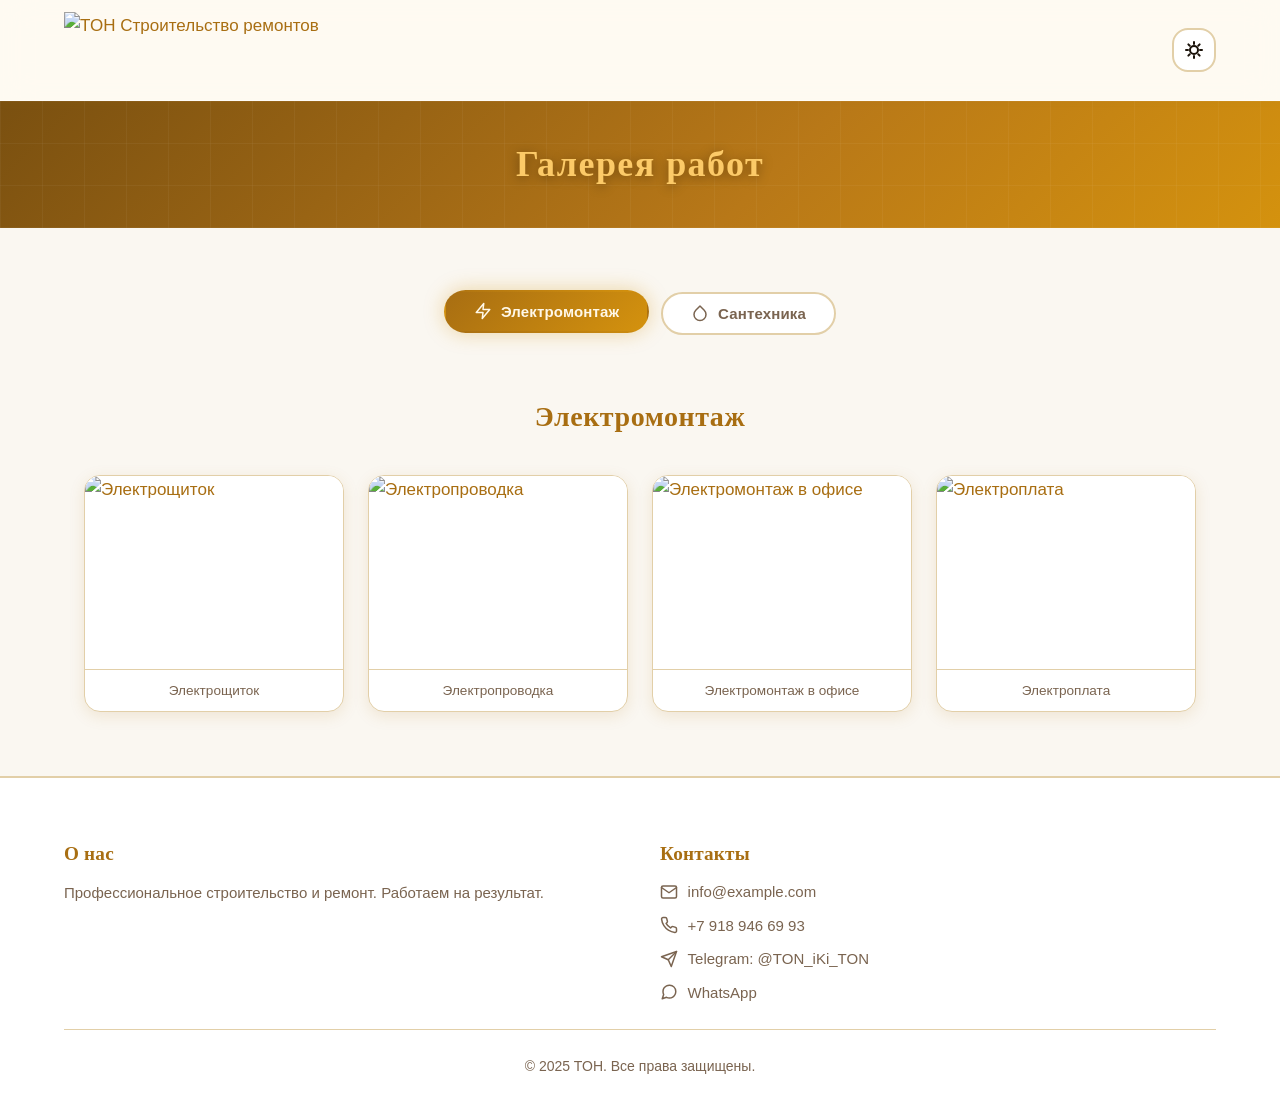
==== commit 809386c7: "refactor: design update" ====
--- a/portfolio.html
+++ b/portfolio.html
@@ -6,15 +6,37 @@
     <meta name="viewport" content="width=device-width, initial-scale=1.0">
     <meta name="description" content="Галерея выполненных работ — TOH строительство ремонтов">
     <meta name="color-scheme" content="light dark">
+    <meta name="theme-color" media="(prefers-color-scheme: light)" content="#FAF7F1">
+    <meta name="theme-color" media="(prefers-color-scheme: dark)" content="#0D1812">
+    <meta property="og:type" content="website">
+    <meta property="og:locale" content="ru_RU">
+    <meta property="og:title" content="TOH — Галерея работ">
+    <meta property="og:description" content="Галерея выполненных работ — TOH строительство ремонтов">
     <title>TOH — Галерея работ</title>
+
+    <link rel="icon" type="image/svg+xml" href="imagesTOH/favicon.svg">
+
+    <link rel="preconnect" href="https://images.unsplash.com">
+    <link rel="preconnect" href="https://cdn.jsdelivr.net" crossorigin>
+    <link rel="preconnect" href="https://code.jquery.com" crossorigin>
 
     <link rel="stylesheet" href="css/styles.css">
     <link rel="stylesheet" href="https://cdn.jsdelivr.net/npm/@fancyapps/fancybox@3.5.7/dist/jquery.fancybox.min.css"/>
-
-    <script src="https://code.jquery.com/jquery-3.6.0.min.js"></script>
 </head>
 
 <body class="theme-auto">
+    <!-- Applied first, synchronously, so a stored theme preference paints
+         immediately instead of flashing the system default for a frame. -->
+    <script>
+        (function () {
+            try {
+                var stored = localStorage.getItem('user-theme-preference');
+                if (stored) document.body.className = stored;
+            } catch (e) { /* localStorage unavailable — fall back to theme-auto */ }
+        })();
+    </script>
+
+    <a href="#main-content" class="skip-link">Перейти к содержимому</a>
 
     <!-- ===== HEADER ===== -->
     <header class="site-header">
@@ -27,7 +49,7 @@
                 <button class="theme-toggle" id="themeToggle"
                         aria-label="Переключить тему" aria-pressed="false">
                     <svg class="theme-icon theme-icon-sun" width="20" height="20"
-                         viewBox="0 0 20 20" fill="none" xmlns="http://www.w3.org/2000/svg">
+                         viewBox="0 0 20 20" fill="none" xmlns="http://www.w3.org/2000/svg" aria-hidden="true">
                         <circle cx="10" cy="10" r="4" stroke="currentColor" stroke-width="2"/>
                         <path d="M10 2V4M10 16V18M18 10H16M4 10H2
                                  M15.657 4.343L14.243 5.757
@@ -37,7 +59,7 @@
                               stroke="currentColor" stroke-width="2" stroke-linecap="round"/>
                     </svg>
                     <svg class="theme-icon theme-icon-moon" width="20" height="20"
-                         viewBox="0 0 20 20" fill="none" xmlns="http://www.w3.org/2000/svg">
+                         viewBox="0 0 20 20" fill="none" xmlns="http://www.w3.org/2000/svg" aria-hidden="true">
                         <path d="M17.293 13.293A8 8 0 016.707 2.707a8.001 8.001 0 1010.586 10.586z"
                               stroke="currentColor" stroke-width="2" stroke-linejoin="round"/>
                     </svg>
@@ -46,115 +68,159 @@
         </div>
     </header>
 
-    <!-- ===== PAGE HEADER ===== -->
-    <section class="page-header">
-        <div class="container">
-            <h2>Галерея работ</h2>
-        </div>
-    </section>
-
-    <!-- ===== GALLERY ===== -->
-    <section class="portfolio-section">
-        <div class="container">
-
-            <!-- Фильтры -->
-            <div class="portfolio-filters" role="tablist" aria-label="Категории работ">
-                <button class="filter-btn active" data-filter="electrical"
-                        role="tab" aria-selected="true">Электромонтаж</button>
-                <button class="filter-btn" data-filter="plumbing"
-                        role="tab" aria-selected="false">Сантехника</button>
-            </div>
-
-            <!-- Электромонтаж -->
-            <div id="electrical-gallery" class="fancybox-gallery-group active"
-                 role="tabpanel" aria-label="Электромонтаж">
-                <h3>Электромонтаж</h3>
-                <div class="gallery-grid">
-                    <a data-fancybox="electrical"
-                       href="https://images.unsplash.com/photo-1621905251189-08b45d6a269e?w=1200">
-                        <img src="https://images.unsplash.com/photo-1621905251189-08b45d6a269e?w=400"
-                             srcset="https://images.unsplash.com/photo-1621905251189-08b45d6a269e?w=300 300w,
-                                     https://images.unsplash.com/photo-1621905251189-08b45d6a269e?w=520 520w"
-                             sizes="(max-width: 720px) 45vw, 260px"
-                             alt="Электрощиток" loading="lazy" decoding="async">
-                    </a>
-                    <a data-fancybox="electrical"
-                       href="https://images.unsplash.com/photo-1558402529-d2638a7023e9?w=1200">
-                        <img src="https://images.unsplash.com/photo-1558402529-d2638a7023e9?w=400"
-                             srcset="https://images.unsplash.com/photo-1558402529-d2638a7023e9?w=300 300w,
-                                     https://images.unsplash.com/photo-1558402529-d2638a7023e9?w=520 520w"
-                             sizes="(max-width: 720px) 45vw, 260px"
-                             alt="Электропроводка" loading="lazy" decoding="async">
-                    </a>
-                    <a data-fancybox="electrical"
-                       href="https://images.unsplash.com/photo-1497366216548-37526070297c?w=1200">
-                        <img src="https://images.unsplash.com/photo-1497366216548-37526070297c?w=400"
-                             srcset="https://images.unsplash.com/photo-1497366216548-37526070297c?w=300 300w,
-                                     https://images.unsplash.com/photo-1497366216548-37526070297c?w=520 520w"
-                             sizes="(max-width: 720px) 45vw, 260px"
-                             alt="Электромонтаж в офисе" loading="lazy" decoding="async">
-                    </a>
-                    <a data-fancybox="electrical"
-                       href="https://images.unsplash.com/photo-1544724569-5f546fd6f2b5?w=1200">
-                        <img src="https://images.unsplash.com/photo-1544724569-5f546fd6f2b5?w=400"
-                             srcset="https://images.unsplash.com/photo-1544724569-5f546fd6f2b5?w=300 300w,
-                                     https://images.unsplash.com/photo-1544724569-5f546fd6f2b5?w=520 520w"
-                             sizes="(max-width: 720px) 45vw, 260px"
-                             alt="Электроплата" loading="lazy" decoding="async">
-                    </a>
-                </div>
-            </div>
-
-            <!-- Сантехника -->
-            <div id="plumbing-gallery" class="fancybox-gallery-group"
-                 role="tabpanel" aria-label="Сантехника">
-                <h3>Сантехника</h3>
-                <div class="gallery-grid">
-                    <a data-fancybox="plumbing"
-                       href="https://images.unsplash.com/photo-1585704032915-c3400ca199e7?w=1200">
-                        <img src="https://images.unsplash.com/photo-1585704032915-c3400ca199e7?w=400"
-                             srcset="https://images.unsplash.com/photo-1585704032915-c3400ca199e7?w=300 300w,
-                                     https://images.unsplash.com/photo-1585704032915-c3400ca199e7?w=520 520w"
-                             sizes="(max-width: 720px) 45vw, 260px"
-                             alt="Кухонная мойка" loading="lazy" decoding="async">
-                    </a>
-                    <a data-fancybox="plumbing"
-                       href="https://images.unsplash.com/photo-1604014237800-1c9102c219da?w=1200">
-                        <img src="https://images.unsplash.com/photo-1604014237800-1c9102c219da?w=400"
-                             srcset="https://images.unsplash.com/photo-1604014237800-1c9102c219da?w=300 300w,
-                                     https://images.unsplash.com/photo-1604014237800-1c9102c219da?w=520 520w"
-                             sizes="(max-width: 720px) 45vw, 260px"
-                             alt="Современная сантехника" loading="lazy" decoding="async">
-                    </a>
-                    <a data-fancybox="plumbing"
-                       href="https://images.unsplash.com/photo-1595428774223-ef52624120d2?w=1200">
-                        <img src="https://images.unsplash.com/photo-1595428774223-ef52624120d2?w=400"
-                             srcset="https://images.unsplash.com/photo-1595428774223-ef52624120d2?w=300 300w,
-                                     https://images.unsplash.com/photo-1595428774223-ef52624120d2?w=520 520w"
-                             sizes="(max-width: 720px) 45vw, 260px"
-                             alt="Монтаж труб" loading="lazy" decoding="async">
-                    </a>
-                    <a data-fancybox="plumbing"
-                       href="https://images.unsplash.com/photo-1507089947368-19c1da9775ae?w=1200">
-                        <img src="https://images.unsplash.com/photo-1507089947368-19c1da9775ae?w=400"
-                             srcset="https://images.unsplash.com/photo-1507089947368-19c1da9775ae?w=300 300w,
-                                     https://images.unsplash.com/photo-1507089947368-19c1da9775ae?w=520 520w"
-                             sizes="(max-width: 720px) 45vw, 260px"
-                             alt="Ремонт ванной" loading="lazy" decoding="async">
-                    </a>
-                    <a data-fancybox="plumbing"
-                       href="https://images.unsplash.com/photo-1620626011761-996317b8d101?w=1200">
-                        <img src="https://images.unsplash.com/photo-1620626011761-996317b8d101?w=400"
-                             srcset="https://images.unsplash.com/photo-1620626011761-996317b8d101?w=300 300w,
-                                     https://images.unsplash.com/photo-1620626011761-996317b8d101?w=520 520w"
-                             sizes="(max-width: 720px) 45vw, 260px"
-                             alt="Водонагреватель" loading="lazy" decoding="async">
-                    </a>
-                </div>
-            </div>
-
-        </div>
-    </section>
+    <main id="main-content">
+        <!-- ===== PAGE HEADER ===== -->
+        <section class="page-header">
+            <div class="page-header-pattern" aria-hidden="true"></div>
+            <div class="container">
+                <h2>Галерея работ</h2>
+            </div>
+        </section>
+
+        <!-- ===== GALLERY ===== -->
+        <section class="portfolio-section">
+            <div class="container">
+
+                <!-- Фильтры -->
+                <div class="portfolio-filters" role="tablist" aria-label="Категории работ">
+                    <button class="filter-btn active" id="tab-electrical" data-filter="electrical"
+                            role="tab" aria-selected="true" aria-controls="electrical-gallery" tabindex="0">
+                        <svg class="filter-icon" viewBox="0 0 24 24" fill="none" stroke="currentColor"
+                             stroke-width="2" stroke-linecap="round" stroke-linejoin="round" aria-hidden="true">
+                            <polygon points="13 2 3 14 12 14 11 22 21 10 12 10 13 2"/>
+                        </svg>
+                        Электромонтаж
+                    </button>
+                    <button class="filter-btn" id="tab-plumbing" data-filter="plumbing"
+                            role="tab" aria-selected="false" aria-controls="plumbing-gallery" tabindex="-1">
+                        <svg class="filter-icon" viewBox="0 0 24 24" fill="none" stroke="currentColor"
+                             stroke-width="2" stroke-linecap="round" stroke-linejoin="round" aria-hidden="true">
+                            <path d="M12 2.69l5.66 5.66a8 8 0 1 1-11.31 0z"/>
+                        </svg>
+                        Сантехника
+                    </button>
+                </div>
+
+                <p id="filterAnnouncer" class="visually-hidden" role="status" aria-live="polite"></p>
+
+                <!-- Электромонтаж -->
+                <div id="electrical-gallery" class="fancybox-gallery-group active"
+                     role="tabpanel" aria-labelledby="tab-electrical">
+                    <h3>Электромонтаж</h3>
+                    <div class="gallery-grid">
+                        <figure class="gallery-item">
+                            <a data-fancybox="electrical"
+                               href="https://images.unsplash.com/photo-1621905251189-08b45d6a269e?w=1200">
+                                <img src="https://images.unsplash.com/photo-1621905251189-08b45d6a269e?w=400"
+                                     srcset="https://images.unsplash.com/photo-1621905251189-08b45d6a269e?w=300 300w,
+                                             https://images.unsplash.com/photo-1621905251189-08b45d6a269e?w=520 520w"
+                                     sizes="(max-width: 720px) 45vw, 260px"
+                                     alt="Электрощиток" loading="lazy" decoding="async">
+                            </a>
+                            <figcaption>Электрощиток</figcaption>
+                        </figure>
+                        <figure class="gallery-item">
+                            <a data-fancybox="electrical"
+                               href="https://images.unsplash.com/photo-1558402529-d2638a7023e9?w=1200">
+                                <img src="https://images.unsplash.com/photo-1558402529-d2638a7023e9?w=400"
+                                     srcset="https://images.unsplash.com/photo-1558402529-d2638a7023e9?w=300 300w,
+                                             https://images.unsplash.com/photo-1558402529-d2638a7023e9?w=520 520w"
+                                     sizes="(max-width: 720px) 45vw, 260px"
+                                     alt="Электропроводка" loading="lazy" decoding="async">
+                            </a>
+                            <figcaption>Электропроводка</figcaption>
+                        </figure>
+                        <figure class="gallery-item">
+                            <a data-fancybox="electrical"
+                               href="https://images.unsplash.com/photo-1497366216548-37526070297c?w=1200">
+                                <img src="https://images.unsplash.com/photo-1497366216548-37526070297c?w=400"
+                                     srcset="https://images.unsplash.com/photo-1497366216548-37526070297c?w=300 300w,
+                                             https://images.unsplash.com/photo-1497366216548-37526070297c?w=520 520w"
+                                     sizes="(max-width: 720px) 45vw, 260px"
+                                     alt="Электромонтаж в офисе" loading="lazy" decoding="async">
+                            </a>
+                            <figcaption>Электромонтаж в офисе</figcaption>
+                        </figure>
+                        <figure class="gallery-item">
+                            <a data-fancybox="electrical"
+                               href="https://images.unsplash.com/photo-1544724569-5f546fd6f2b5?w=1200">
+                                <img src="https://images.unsplash.com/photo-1544724569-5f546fd6f2b5?w=400"
+                                     srcset="https://images.unsplash.com/photo-1544724569-5f546fd6f2b5?w=300 300w,
+                                             https://images.unsplash.com/photo-1544724569-5f546fd6f2b5?w=520 520w"
+                                     sizes="(max-width: 720px) 45vw, 260px"
+                                     alt="Электроплата" loading="lazy" decoding="async">
+                            </a>
+                            <figcaption>Электроплата</figcaption>
+                        </figure>
+                    </div>
+                </div>
+
+                <!-- Сантехника -->
+                <div id="plumbing-gallery" class="fancybox-gallery-group"
+                     role="tabpanel" aria-labelledby="tab-plumbing">
+                    <h3>Сантехника</h3>
+                    <div class="gallery-grid">
+                        <figure class="gallery-item">
+                            <a data-fancybox="plumbing"
+                               href="https://images.unsplash.com/photo-1585704032915-c3400ca199e7?w=1200">
+                                <img src="https://images.unsplash.com/photo-1585704032915-c3400ca199e7?w=400"
+                                     srcset="https://images.unsplash.com/photo-1585704032915-c3400ca199e7?w=300 300w,
+                                             https://images.unsplash.com/photo-1585704032915-c3400ca199e7?w=520 520w"
+                                     sizes="(max-width: 720px) 45vw, 260px"
+                                     alt="Кухонная мойка" loading="lazy" decoding="async">
+                            </a>
+                            <figcaption>Кухонная мойка</figcaption>
+                        </figure>
+                        <figure class="gallery-item">
+                            <a data-fancybox="plumbing"
+                               href="https://images.unsplash.com/photo-1604014237800-1c9102c219da?w=1200">
+                                <img src="https://images.unsplash.com/photo-1604014237800-1c9102c219da?w=400"
+                                     srcset="https://images.unsplash.com/photo-1604014237800-1c9102c219da?w=300 300w,
+                                             https://images.unsplash.com/photo-1604014237800-1c9102c219da?w=520 520w"
+                                     sizes="(max-width: 720px) 45vw, 260px"
+                                     alt="Современная сантехника" loading="lazy" decoding="async">
+                            </a>
+                            <figcaption>Современная сантехника</figcaption>
+                        </figure>
+                        <figure class="gallery-item">
+                            <a data-fancybox="plumbing"
+                               href="https://images.unsplash.com/photo-1595428774223-ef52624120d2?w=1200">
+                                <img src="https://images.unsplash.com/photo-1595428774223-ef52624120d2?w=400"
+                                     srcset="https://images.unsplash.com/photo-1595428774223-ef52624120d2?w=300 300w,
+                                             https://images.unsplash.com/photo-1595428774223-ef52624120d2?w=520 520w"
+                                     sizes="(max-width: 720px) 45vw, 260px"
+                                     alt="Монтаж труб" loading="lazy" decoding="async">
+                            </a>
+                            <figcaption>Монтаж труб</figcaption>
+                        </figure>
+                        <figure class="gallery-item">
+                            <a data-fancybox="plumbing"
+                               href="https://images.unsplash.com/photo-1507089947368-19c1da9775ae?w=1200">
+                                <img src="https://images.unsplash.com/photo-1507089947368-19c1da9775ae?w=400"
+                                     srcset="https://images.unsplash.com/photo-1507089947368-19c1da9775ae?w=300 300w,
+                                             https://images.unsplash.com/photo-1507089947368-19c1da9775ae?w=520 520w"
+                                     sizes="(max-width: 720px) 45vw, 260px"
+                                     alt="Ремонт ванной" loading="lazy" decoding="async">
+                            </a>
+                            <figcaption>Ремонт ванной</figcaption>
+                        </figure>
+                        <figure class="gallery-item">
+                            <a data-fancybox="plumbing"
+                               href="https://images.unsplash.com/photo-1620626011761-996317b8d101?w=1200">
+                                <img src="https://images.unsplash.com/photo-1620626011761-996317b8d101?w=400"
+                                     srcset="https://images.unsplash.com/photo-1620626011761-996317b8d101?w=300 300w,
+                                             https://images.unsplash.com/photo-1620626011761-996317b8d101?w=520 520w"
+                                     sizes="(max-width: 720px) 45vw, 260px"
+                                     alt="Водонагреватель" loading="lazy" decoding="async">
+                            </a>
+                            <figcaption>Водонагреватель</figcaption>
+                        </figure>
+                    </div>
+                </div>
+
+            </div>
+        </section>
+    </main>
 
     <!-- ===== FOOTER ===== -->
     <footer class="site-footer">
@@ -166,10 +232,38 @@
                 </div>
                 <div class="footer-section">
                     <h3>Контакты</h3>
-                    <p>Email: info@example.com</p>
-                    <p>Телефон: +7 918 946 6993</p>
-                    <p>Telegram: @example</p>
-                    <p>WhatsApp: +7 918 946 6993</p>
+                    <div class="contact-list">
+                        <a class="contact-link" href="mailto:info@example.com">
+                            <svg class="contact-icon" viewBox="0 0 24 24" fill="none" stroke="currentColor"
+                                 stroke-width="2" stroke-linecap="round" stroke-linejoin="round" aria-hidden="true">
+                                <path d="M4 4h16c1.1 0 2 .9 2 2v12c0 1.1-.9 2-2 2H4c-1.1 0-2-.9-2-2V6c0-1.1.9-2 2-2z"/>
+                                <polyline points="22 6 12 13 2 6"/>
+                            </svg>
+                            info@example.com
+                        </a>
+                        <a class="contact-link" href="tel:+79189466993">
+                            <svg class="contact-icon" viewBox="0 0 24 24" fill="none" stroke="currentColor"
+                                 stroke-width="2" stroke-linecap="round" stroke-linejoin="round" aria-hidden="true">
+                                <path d="M22 16.92v3a2 2 0 0 1-2.18 2 19.79 19.79 0 0 1-8.63-3.07 19.5 19.5 0 0 1-6-6 19.79 19.79 0 0 1-3.07-8.67A2 2 0 0 1 4.11 2h3a2 2 0 0 1 2 1.72c.13.96.36 1.9.7 2.81a2 2 0 0 1-.45 2.11L8.09 9.91a16 16 0 0 0 6 6l1.27-1.27a2 2 0 0 1 2.11-.45c.9.34 1.85.57 2.81.7A2 2 0 0 1 22 16.92z"/>
+                            </svg>
+                            +7 918 946 69 93
+                        </a>
+                        <a class="contact-link" href="https://t.me/TON_iKi_TON" target="_blank" rel="noopener">
+                            <svg class="contact-icon" viewBox="0 0 24 24" fill="none" stroke="currentColor"
+                                 stroke-width="2" stroke-linecap="round" stroke-linejoin="round" aria-hidden="true">
+                                <line x1="22" y1="2" x2="11" y2="13"/>
+                                <polygon points="22 2 15 22 11 13 2 9 22 2"/>
+                            </svg>
+                            Telegram: @TON_iKi_TON
+                        </a>
+                        <a class="contact-link" href="https://wa.me/79189466993" target="_blank" rel="noopener">
+                            <svg class="contact-icon" viewBox="0 0 24 24" fill="none" stroke="currentColor"
+                                 stroke-width="2" stroke-linecap="round" stroke-linejoin="round" aria-hidden="true">
+                                <path d="M21 11.5a8.38 8.38 0 0 1-.9 3.8 8.5 8.5 0 0 1-7.6 4.7 8.38 8.38 0 0 1-3.8-.9L3 21l1.9-5.7a8.38 8.38 0 0 1-.9-3.8 8.5 8.5 0 0 1 4.7-7.6 8.38 8.38 0 0 1 3.8-.9h.5a8.48 8.48 0 0 1 8 8v.5z"/>
+                            </svg>
+                            WhatsApp
+                        </a>
+                    </div>
                 </div>
             </div>
             <div class="footer-bottom">
@@ -182,7 +276,7 @@
     <button class="theme-toggle-mobile" id="themeToggleMobile"
             aria-label="Переключить тему" aria-pressed="false">
         <svg class="theme-icon theme-icon-sun" width="22" height="22"
-             viewBox="0 0 20 20" fill="none" xmlns="http://www.w3.org/2000/svg">
+             viewBox="0 0 20 20" fill="none" xmlns="http://www.w3.org/2000/svg" aria-hidden="true">
             <circle cx="10" cy="10" r="4" stroke="currentColor" stroke-width="2"/>
             <path d="M10 2V4M10 16V18M18 10H16M4 10H2
                      M15.657 4.343L14.243 5.757
@@ -192,17 +286,18 @@
                   stroke="currentColor" stroke-width="2" stroke-linecap="round"/>
         </svg>
         <svg class="theme-icon theme-icon-moon" width="22" height="22"
-             viewBox="0 0 20 20" fill="none" xmlns="http://www.w3.org/2000/svg">
+             viewBox="0 0 20 20" fill="none" xmlns="http://www.w3.org/2000/svg" aria-hidden="true">
             <path d="M17.293 13.293A8 8 0 016.707 2.707a8.001 8.001 0 1010.586 10.586z"
                   stroke="currentColor" stroke-width="2" stroke-linejoin="round"/>
         </svg>
     </button>
 
     <!-- Scripts -->
-    <script src="js/app.js"></script>
-    <script src="https://cdn.jsdelivr.net/npm/@fancyapps/fancybox@3.5.7/dist/jquery.fancybox.min.js"></script>
+    <script src="https://code.jquery.com/jquery-3.6.0.min.js" defer></script>
+    <script src="https://cdn.jsdelivr.net/npm/@fancyapps/fancybox@3.5.7/dist/jquery.fancybox.min.js" defer></script>
+    <script src="js/app.js" defer></script>
     <script>
-        $(document).ready(function () {
+        window.addEventListener('DOMContentLoaded', function () {
             $('[data-fancybox]').fancybox({
                 buttons: ['zoom', 'slideShow', 'fullScreen', 'thumbs', 'close'],
                 loop: true,
--- a/css/styles.css
+++ b/css/styles.css
@@ -1,115 +1,127 @@
-/* UPDATED: Web3-inspired design with working Dark Mode */
-
-/* ============================================
-   THEME VARIABLES - Light & Dark Modes
-   ============================================ */
-   
+/* ============================================
+   ТЕМА: Emerald & Gold
+   Логотип: #E29A36 #E08D0D #FCCA68 #DB994F #BD7D4D
+   Dark accent: #1A4532 (изумрудный лес)
+   ============================================ */
+
 :root {
-    /* Light Theme Colors */
-    --primary: #6366f1;
-    --accent: #8b5cf6;
-    --neutral: #64748b;
-    --bg: #f8fafc;
-    --surface: #ffffff;
-    --text: #1e293b;
-    --text-muted: #64748b;
-    --border: #e2e8f0;
-
-    /* Shadows */
-    --shadow-sm: 0 2px 8px rgba(99, 102, 241, 0.08);
-    --shadow-md: 0 4px 16px rgba(99, 102, 241, 0.12);
-    --shadow-lg: 0 8px 32px rgba(99, 102, 241, 0.16);
-    --shadow-glow: 0 0 20px rgba(139, 92, 246, 0.3);
-
-    /* Glass effect */
-    --glass-bg: rgba(255, 255, 255, 0.7);
-    --glass-border: rgba(255, 255, 255, 0.18);
-
-    /* Typography */
+    /* — Light palette — */
+    --primary:      #A86E12;   /* глубокое золото */
+    --accent:       #D4920E;   /* янтарь */
+    --highlight:    #FCCA68;   /* светлое золото */
+    --copper:       #C4824A;   /* медь */
+
+    --bg:           #FAF7F1;
+    --surface:      #FFFFFF;
+    --text:         #1A1209;
+    --text-muted:   #7A6450;
+    --border:       #E2CFA8;
+
+    --shadow-sm:    0 2px 8px  rgba(168,110,18,.08);
+    --shadow-md:    0 4px 16px rgba(168,110,18,.13);
+    --shadow-lg:    0 8px 32px rgba(168,110,18,.18);
+    --shadow-glow:  0 0 20px   rgba(212,146,14,.35);
+
+    --glass-bg:     rgba(255,251,242,.82);
+    --glass-border: rgba(255,255,255,.4);
+
     --font-primary: -apple-system, BlinkMacSystemFont, 'Segoe UI', 'Roboto', sans-serif;
     --font-heading: 'Georgia', serif;
 
-    /* Spacing */
-    --spacing-xs: 0.5rem;
-    --spacing-sm: 1rem;
-    --spacing-md: 1.5rem;
-    --spacing-lg: 2.5rem;
-    --spacing-xl: 4rem;
-
-    /* Border radius */
+    /* Fluid spacing — scales smoothly between phone and desktop instead of
+       jumping at fixed breakpoints */
+    --spacing-xs: clamp(.4rem, .3rem + .5vw, .5rem);
+    --spacing-sm: clamp(.75rem, .6rem + .75vw, 1rem);
+    --spacing-md: clamp(1rem, .8rem + 1vw, 1.5rem);
+    --spacing-lg: clamp(1.5rem, 1.1rem + 2vw, 2.5rem);
+    --spacing-xl: clamp(2rem, 1.3rem + 3.5vw, 4rem);
+
     --radius-sm: 8px;
     --radius-md: 16px;
     --radius-lg: 24px;
-    --radius-xl: 32px;
-
-    /* Transitions */
-    --transition-fast: 0.2s cubic-bezier(0.4, 0, 0.2, 1);
-    --transition-normal: 0.3s cubic-bezier(0.4, 0, 0.2, 1);
-    --transition-slow: 0.5s cubic-bezier(0.4, 0, 0.2, 1);
-}
-
-/* Dark Theme */
+
+    --transition-fast:   .2s cubic-bezier(.4,0,.2,1);
+    --transition-normal: .3s cubic-bezier(.4,0,.2,1);
+    --transition-slow:   .5s cubic-bezier(.4,0,.2,1);
+}
+
+/* — Dark theme: Emerald & Gold — */
 body.theme-dark {
-    --primary: #818cf8;
-    --accent: #a78bfa;
-    --neutral: #94a3b8;
-    --bg: #0f172a;
-    --surface: #1e293b;
-    --text: #f1f5f9;
-    --text-muted: #94a3b8;
-    --border: #334155;
-
-    --shadow-sm: 0 2px 8px rgba(0, 0, 0, 0.3);
-    --shadow-md: 0 4px 16px rgba(0, 0, 0, 0.4);
-    --shadow-lg: 0 8px 32px rgba(0, 0, 0, 0.5);
-    --shadow-glow: 0 0 20px rgba(167, 139, 250, 0.4);
-
-    --glass-bg: rgba(30, 41, 59, 0.7);
-    --glass-border: rgba(255, 255, 255, 0.1);
-}
-
-/* Auto theme follows OS preference */
+    --primary:      #E8A535;   /* золото */
+    --accent:       #FCCA68;   /* светлое золото */
+    --highlight:    #FFD98A;
+    --copper:       #DB994F;
+    --emerald:      #1A4532;   /* запрошенный цвет */
+    --emerald-mid:  #245E45;
+
+    --bg:           #0D1812;   /* почти-чёрный с зелёным подтоном */
+    --surface:      #132318;   /* тёмно-изумрудный */
+    --surface-raised: #1A4532; /* приподнятый слой = #1A4532 */
+    --text:         #EEE9D8;   /* тёплый white */
+    --text-muted:   #8DAE9A;   /* green-tinted muted */
+    --border:       #1E3828;
+
+    --shadow-sm:    0 2px 8px  rgba(0,0,0,.4);
+    --shadow-md:    0 4px 16px rgba(0,0,0,.5);
+    --shadow-lg:    0 8px 32px rgba(0,0,0,.6);
+    --shadow-glow:  0 0 24px   rgba(232,165,53,.4);
+
+    --glass-bg:     rgba(13,24,18,.88);
+    --glass-border: rgba(232,165,53,.14);  /* золотая рамка хедера */
+}
+
 @media (prefers-color-scheme: dark) {
     body.theme-auto {
-        --primary: #818cf8;
-        --accent: #a78bfa;
-        --neutral: #94a3b8;
-        --bg: #0f172a;
-        --surface: #1e293b;
-        --text: #f1f5f9;
-        --text-muted: #94a3b8;
-        --border: #334155;
-        --shadow-sm: 0 2px 8px rgba(0, 0, 0, 0.3);
-        --shadow-md: 0 4px 16px rgba(0, 0, 0, 0.4);
-        --shadow-lg: 0 8px 32px rgba(0, 0, 0, 0.5);
-        --shadow-glow: 0 0 20px rgba(167, 139, 250, 0.4);
-        --glass-bg: rgba(30, 41, 59, 0.7);
-        --glass-border: rgba(255, 255, 255, 0.1);
+        --primary:      #E8A535;
+        --accent:       #FCCA68;
+        --highlight:    #FFD98A;
+        --copper:       #DB994F;
+        --emerald:      #1A4532;
+        --emerald-mid:  #245E45;
+
+        --bg:           #0D1812;
+        --surface:      #132318;
+        --surface-raised: #1A4532;
+        --text:         #EEE9D8;
+        --text-muted:   #8DAE9A;
+        --border:       #1E3828;
+
+        --shadow-sm:    0 2px 8px  rgba(0,0,0,.4);
+        --shadow-md:    0 4px 16px rgba(0,0,0,.5);
+        --shadow-lg:    0 8px 32px rgba(0,0,0,.6);
+        --shadow-glow:  0 0 24px   rgba(232,165,53,.4);
+
+        --glass-bg:     rgba(13,24,18,.88);
+        --glass-border: rgba(232,165,53,.14);
     }
 }
 
 /* ============================================
-   BASE STYLES
-   ============================================ */
-
-* {
-    margin: 0;
-    padding: 0;
-    box-sizing: border-box;
-}
-
-html {
-    font-size: 16px;
-    scroll-behavior: smooth;
+   BASE
+   ============================================ */
+
+*, *::before, *::after { margin: 0; padding: 0; box-sizing: border-box; }
+
+html { font-size: 16px; scroll-behavior: smooth; }
+
+@media (prefers-reduced-motion: reduce) {
+    html { scroll-behavior: auto; }
+    *, *::before, *::after {
+        animation-duration: .01ms !important;
+        animation-iteration-count: 1 !important;
+        transition-duration: .01ms !important;
+        scroll-behavior: auto !important;
+    }
 }
 
 body {
     font-family: var(--font-primary);
     color: var(--text);
-    background-color: var(--bg);
+    background: var(--bg);
     line-height: 1.7;
     font-size: 1.0625rem;
-    transition: background-color var(--transition-normal), color var(--transition-normal);
+    transition: background var(--transition-normal), color var(--transition-normal);
+    overflow-x: hidden;
 }
 
 h1, h2, h3, h4, h5, h6 {
@@ -119,37 +131,59 @@
     color: var(--text);
     font-weight: 700;
 }
-
-h1 { font-size: 3rem; }
-h2 { font-size: 2.25rem; }
-h3 { font-size: 1.875rem; }
-h4 { font-size: 1.5rem; }
-
-p {
-    margin-bottom: var(--spacing-sm);
-    line-height: 1.8;
-}
+h1 { font-size: clamp(1.75rem, 5vw, 3rem); }
+h2 { font-size: clamp(1.5rem,  4vw, 2.25rem); }
+h3 { font-size: clamp(1.25rem, 3vw, 1.875rem); }
+
+p { margin-bottom: var(--spacing-sm); line-height: 1.8; }
 
 a {
     color: var(--primary);
     text-decoration: none;
     transition: color var(--transition-fast);
 }
-
 a:hover { color: var(--accent); }
 
-a:focus-visible, button:focus-visible, input:focus-visible, textarea:focus-visible {
+a:focus-visible, button:focus-visible {
     outline: 3px solid var(--accent);
     outline-offset: 3px;
-}
-
-img {
-    max-width: 100%;
-    height: auto;
-    display: block;
-}
-
-ul { list-style: none; }
+    border-radius: var(--radius-sm);
+}
+
+img { max-width: 100%; height: auto; display: block; }
+ul  { list-style: none; }
+svg { display: block; }
+
+/* ============================================
+   ACCESSIBILITY UTILITIES
+   ============================================ */
+
+.visually-hidden {
+    position: absolute !important;
+    width: 1px; height: 1px;
+    padding: 0; margin: -1px;
+    overflow: hidden;
+    clip: rect(0, 0, 0, 0);
+    white-space: nowrap;
+    border: 0;
+}
+
+.skip-link {
+    position: absolute;
+    top: -4rem;
+    left: 1rem;
+    z-index: 2000;
+    background: var(--primary);
+    color: #FFF8E8;
+    padding: .65rem 1.15rem;
+    border-radius: var(--radius-sm);
+    font-weight: 600;
+    transition: top var(--transition-fast);
+}
+.skip-link:focus {
+    top: 1rem;
+    color: #FFF8E8;
+}
 
 /* ============================================
    LAYOUT
@@ -158,22 +192,23 @@
 .container {
     max-width: 1200px;
     margin: 0 auto;
-    padding: 0 var(--spacing-md);
-}
-
-/* ============================================
-   HEADER & NAVIGATION
+    /* Fluid side padding: never cramped on phones, never excessive on desktop */
+    padding: 0 clamp(1rem, .7rem + 1.3vw, 1.5rem);
+}
+
+/* ============================================
+   HEADER
    ============================================ */
 
 .site-header {
     background: var(--glass-bg);
-    backdrop-filter: blur(12px);
-    -webkit-backdrop-filter: blur(12px);
+    backdrop-filter: blur(16px);
+    -webkit-backdrop-filter: blur(16px);
     border-bottom: 1px solid var(--glass-border);
     position: sticky;
     top: 0;
     z-index: 1000;
-    padding: var(--spacing-sm) 0;
+    padding: clamp(.5rem, .4rem + .5vw, .75rem) 0;
     box-shadow: var(--shadow-sm);
 }
 
@@ -184,70 +219,27 @@
     gap: var(--spacing-md);
 }
 
-/* .logo h1 {
-    font-size: 1.75rem;
-    margin: 0;
-    background: linear-gradient(135deg, rgb(223, 198, 4), rgb(180, 160, 0));
-    -webkit-background-clip: text;
-    -webkit-text-fill-color: transparent;
-    background-clip: text;
-} */
-
-.logo h1 {
-    font-size: 1.75rem;
-    margin: 0;
-    background: linear-gradient(135deg, rgb(223, 198, 4), rgb(180, 160, 0));
-    -webkit-background-clip: text;
-    -webkit-text-fill-color: transparent;
-    background-clip: text;
-}
-
-
-
-.mobile-menu-toggle {
-    display: none;
-    flex-direction: column;
-    background: none;
-    border: none;
-    cursor: pointer;
-    padding: var(--spacing-xs);
-    border-radius: var(--radius-sm);
-}
-
-.hamburger {
-    width: 25px;
-    height: 3px;
-    background-color: var(--text);
-    margin: 3px 0;
-    transition: var(--transition-normal);
-    border-radius: 2px;
-}
-
-.main-nav .nav-list {
-    display: flex;
-    gap: var(--spacing-sm);
-    list-style: none;
-}
-
-.main-nav .nav-list a {
-    color: var(--text);
-    font-weight: 500;
-    padding: var(--spacing-xs) var(--spacing-md);
-    border-radius: var(--radius-md);
-    transition: all var(--transition-fast);
+.logo-link { display: flex; align-items: center; min-width: 0; }
+
+.logo-image {
+    /* Tighter viewBox on the SVG means this height maps closer to the
+       actual visible wordmark, and the higher floor + vw multiplier keep
+       it legible on phones instead of flatlining at one tiny size. */
+    height: clamp(48px, 11vw, 76px);
+    width: auto;
+    display: block;
+}
+
+/* ============================================
+   THEME TOGGLE
+   ============================================ */
+
+.theme-toggle {
     position: relative;
-}
-
-.main-nav .nav-list a:hover,
-.main-nav .nav-list a.active {
-    color: var(--primary);
-}
-
-.theme-toggle {
+    flex-shrink: 0;
     background: var(--surface);
     border: 2px solid var(--border);
     border-radius: var(--radius-md);
-    padding: var(--spacing-xs);
     cursor: pointer;
     display: flex;
     align-items: center;
@@ -255,337 +247,379 @@
     transition: all var(--transition-fast);
     width: 44px;
     height: 44px;
-}
-
+    color: var(--text);
+}
 .theme-toggle:hover {
     border-color: var(--primary);
     box-shadow: var(--shadow-glow);
-    transform: scale(1.05);
-}
-
+    transform: scale(1.06);
+}
+
+/* Icons are stacked on top of each other and cross-fade + rotate instead
+   of an abrupt display:none swap */
 .theme-icon {
+    position: absolute;
+    inset: 0;
+    margin: auto;
     color: var(--text);
-    transition: all var(--transition-normal);
-}
-
-.theme-icon-sun { display: block; }
-.theme-icon-moon { display: none; }
-
-body.theme-dark .theme-icon-sun { display: none; }
-body.theme-dark .theme-icon-moon { display: block; }
-
+    transition: opacity var(--transition-normal), transform var(--transition-normal);
+}
+.theme-icon-sun  { opacity: 1; transform: rotate(0deg)   scale(1); }
+.theme-icon-moon { opacity: 0; transform: rotate(-90deg) scale(.6); }
+
+body.theme-dark .theme-icon-sun  { opacity: 0; transform: rotate(90deg) scale(.6); }
+body.theme-dark .theme-icon-moon { opacity: 1; transform: rotate(0deg)  scale(1); }
 @media (prefers-color-scheme: dark) {
-    body.theme-auto .theme-icon-sun { display: none; }
-    body.theme-auto .theme-icon-moon { display: block; }
-}
-
+    body.theme-auto .theme-icon-sun  { opacity: 0; transform: rotate(90deg) scale(.6); }
+    body.theme-auto .theme-icon-moon { opacity: 1; transform: rotate(0deg)  scale(1); }
+}
+
+/* Floating mobile toggle */
 .theme-toggle-mobile {
     position: fixed;
-    bottom: 20px;
-    right: 20px;
+    bottom: 1.25rem;
+    right: 1.25rem;
     background: var(--surface);
     border: 2px solid var(--border);
     border-radius: 50%;
-    width: 56px;
-    height: 56px;
-    display: none;
+    width: 52px;
+    height: 52px;
+    display: flex;
     align-items: center;
     justify-content: center;
     cursor: pointer;
     box-shadow: var(--shadow-lg);
     z-index: 999;
     transition: all var(--transition-fast);
-}
-
+    color: var(--text);
+}
 .theme-toggle-mobile:hover {
-    transform: scale(1.1);
+    transform: scale(1.12);
     box-shadow: var(--shadow-glow);
+    border-color: var(--primary);
 }
 
 @media (max-width: 768px) {
-    .theme-toggle { display: none; }
+    .theme-toggle        { display: none; }
     .theme-toggle-mobile { display: flex; }
 }
-
-/* ============================================
-   BUTTONS
-   ============================================ */
-
-.btn {
-    display: inline-block;
-    padding: var(--spacing-sm) var(--spacing-lg);
-    border-radius: var(--radius-lg);
-    font-weight: 600;
-    font-size: 1.0625rem;
-    text-align: center;
-    cursor: pointer;
-    transition: all var(--transition-normal);
-    border: 2px solid transparent;
-}
-
-.btn-primary {
-    background: linear-gradient(135deg, var(--primary), var(--accent));
-    color: white;
-    box-shadow: var(--shadow-md);
-}
-
-.btn-primary:hover {
-    transform: translateY(-3px);
-    box-shadow: var(--shadow-lg), var(--shadow-glow);
-}
-
-/* ============================================
-   SECTIONS
-   ============================================ */
-
-.section-title {
-    text-align: center;
-    margin-bottom: var(--spacing-xl);
-    font-size: 2.5rem;
-    background: linear-gradient(135deg, var(--primary), var(--accent));
-    -webkit-background-clip: text;
-    -webkit-text-fill-color: transparent;
-    background-clip: text;
-}
+@media (min-width: 769px) {
+    .theme-toggle-mobile { display: none; }
+}
+
+/* Respect the iPhone home-indicator / notch safe area */
+@supports (bottom: env(safe-area-inset-bottom)) {
+    .theme-toggle-mobile {
+        bottom: calc(1.25rem + env(safe-area-inset-bottom));
+        right: calc(1.25rem + env(safe-area-inset-right));
+    }
+}
+
+/* ============================================
+   PAGE HEADER
+   ============================================ */
 
 .page-header {
-    background: linear-gradient(135deg, var(--primary), var(--accent));
-    color: white;
+    position: relative;
+    overflow: hidden;
+    background: linear-gradient(135deg, #7A5010 0%, #B87818 60%, #D4920E 100%);
     padding: var(--spacing-lg) 0;
     text-align: center;
 }
 
-.page-header h2 { color: white; }
-
-.site-footer {
-    background: var(--surface);
-    color: var(--text);
-    padding: var(--spacing-xl) 0 var(--spacing-md);
-    border-top: 1px solid var(--border);
-}
-
-.footer-content {
-    display: grid;
-    grid-template-columns: repeat(auto-fit, minmax(250px, 1fr));
-    gap: var(--spacing-lg);
-    margin-bottom: var(--spacing-md);
-}
-
-.footer-section h3 {
-    color: var(--primary);
-    margin-bottom: var(--spacing-sm);
-}
-
-.footer-section ul { list-style: none; }
-.footer-section ul li { margin-bottom: var(--spacing-xs); }
-
-.footer-section a {
-    color: var(--text-muted);
-    transition: color var(--transition-fast);
-}
-
-.footer-section a:hover { color: var(--primary); }
-
-.footer-bottom {
-    text-align: center;
-    padding-top: var(--spacing-md);
-    border-top: 1px solid var(--border);
-    color: var(--text-muted);
-}
-
-/* ============================================
-   PORTFOLIO PAGE STYLES
-   ============================================ */
-
-.portfolio-section {
-    padding: var(--spacing-xl) 0;
-}
+/* Faint blueprint grid — a nod to construction plans, built only from
+   translucent white so it never introduces a new hue */
+.page-header-pattern {
+    position: absolute;
+    inset: 0;
+    background-image:
+        repeating-linear-gradient(0deg,  rgba(255,255,255,.07) 0 1px, transparent 1px 42px),
+        repeating-linear-gradient(90deg, rgba(255,255,255,.07) 0 1px, transparent 1px 42px);
+    opacity: .6;
+    pointer-events: none;
+}
+
+body.theme-dark .page-header {
+    background: linear-gradient(135deg, #0D1812 0%, #1A4532 55%, #245E45 100%);
+}
+@media (prefers-color-scheme: dark) {
+    body.theme-auto .page-header {
+        background: linear-gradient(135deg, #0D1812 0%, #1A4532 55%, #245E45 100%);
+    }
+}
+
+.page-header .container {
+    position: relative;
+    z-index: 1;
+}
+
+.page-header h2 {
+    color: #FCCA68;
+    margin: 0;
+    letter-spacing: .04em;
+    text-shadow: 0 2px 12px rgba(0,0,0,.35);
+}
+
+/* ============================================
+   PORTFOLIO
+   ============================================ */
+
+.portfolio-section { padding: var(--spacing-xl) 0; }
 
 .portfolio-filters {
     display: flex;
     justify-content: center;
-    gap: var(--spacing-sm);
+    gap: .75rem;
     margin-bottom: var(--spacing-xl);
     flex-wrap: wrap;
 }
 
 .filter-btn {
-    padding: var(--spacing-sm) var(--spacing-lg);
+    display: inline-flex;
+    align-items: center;
+    gap: .55rem;
+    padding: .65rem 1.75rem;
     background: var(--surface);
     border: 2px solid var(--border);
     border-radius: var(--radius-lg);
     cursor: pointer;
     transition: all var(--transition-fast);
     font-weight: 600;
-    color: var(--text);
-    font-size: 1rem;
-}
-
-.filter-btn:hover,
+    color: var(--text-muted);
+    font-size: .9375rem;
+    font-family: var(--font-primary);
+    letter-spacing: .01em;
+}
+
+.filter-icon {
+    width: 18px;
+    height: 18px;
+    flex-shrink: 0;
+    color: currentColor;
+}
+
+.filter-btn:hover {
+    border-color: var(--primary);
+    color: var(--primary);
+    transform: translateY(-2px);
+    box-shadow: var(--shadow-sm);
+}
+
 .filter-btn.active {
     background: linear-gradient(135deg, var(--primary), var(--accent));
-    color: white;
+    color: #FFF8E8;
     border-color: transparent;
     transform: translateY(-2px);
     box-shadow: var(--shadow-glow);
 }
 
-/* ============================================
-   FANCYBOX GALLERY GRID STYLES
-   ============================================ */
-
-.fancybox-gallery-group {
-    display: none;
-}
-
-.fancybox-gallery-group.active {
-    display: block;
-}
+/* Dark: active filter — emerald gradient */
+body.theme-dark .filter-btn.active {
+    background: linear-gradient(135deg, #1A4532, #245E45);
+    color: var(--accent);
+    border-color: var(--copper);
+    box-shadow: 0 0 20px rgba(26,69,50,.6);
+}
+@media (prefers-color-scheme: dark) {
+    body.theme-auto .filter-btn.active {
+        background: linear-gradient(135deg, #1A4532, #245E45);
+        color: var(--accent);
+        border-color: var(--copper);
+        box-shadow: 0 0 20px rgba(26,69,50,.6);
+    }
+}
+
+/* ============================================
+   GALLERY
+   ============================================ */
+
+.fancybox-gallery-group         { display: none; }
+.fancybox-gallery-group.active  { display: block; }
 
 .fancybox-gallery-group h3 {
     text-align: center;
     margin-bottom: var(--spacing-lg);
-    color: var(--text);
-    font-size: 1.75rem;
+    color: var(--primary);
+    font-size: clamp(1.25rem, 3vw, 1.75rem);
     font-weight: 600;
-}
-
+    letter-spacing: .02em;
+}
+
+/* Desktop / tablet: tiles are capped at 260px so they never stretch to
+   fill an ultra-wide screen. The grid adds columns instead of inflating
+   existing ones, and centers itself if there's leftover space. */
 .gallery-grid {
     display: grid;
-    grid-template-columns: repeat(auto-fill, minmax(250px, 1fr));
+    grid-template-columns: repeat(auto-fill, minmax(200px, 260px));
+    justify-content: center;
     gap: var(--spacing-md);
 }
 
-.gallery-grid a {
-    display: block;
+.gallery-item {
+    display: flex;
+    flex-direction: column;
     border-radius: var(--radius-md);
     overflow: hidden;
     box-shadow: var(--shadow-md);
-    transition: transform var(--transition-normal), box-shadow var(--transition-normal);
-}
-
-.gallery-grid a:hover {
-    transform: translateY(-5px);
-    box-shadow: var(--shadow-lg);
-}
-
-.gallery-grid img {
+    border: 1.5px solid var(--border);
+    background: var(--surface);
+    transition: transform var(--transition-normal),
+                box-shadow   var(--transition-normal),
+                border-color var(--transition-normal);
+}
+.gallery-item:hover,
+.gallery-item:focus-within {
+    transform: translateY(-6px);
+    box-shadow: var(--shadow-lg), var(--shadow-glow);
+    border-color: var(--copper);
+}
+
+.gallery-item a { display: block; }
+
+.gallery-item img {
     width: 100%;
-    height: 250px;
+    aspect-ratio: 4 / 3;
+    height: auto;
     object-fit: cover;
-    display: block;
+    background: var(--surface);
     transition: transform var(--transition-slow);
 }
-
-.gallery-grid a:hover img {
-    transform: scale(1.05);
-}
-
-/* ============================================
-   STATS & TESTIMONIALS
-   ============================================ */
-
-.portfolio-stats {
-    padding: var(--spacing-xl) 0;
-    background: linear-gradient(135deg, var(--primary), var(--accent));
-    color: white;
-}
-
-.stats-grid {
+.gallery-item:hover img,
+.gallery-item:focus-within img { transform: scale(1.06); }
+
+.gallery-item figcaption {
+    padding: .55rem .85rem;
+    border-top: 1px solid var(--border);
+    font-size: .85rem;
+    color: var(--text-muted);
+    text-align: center;
+}
+
+@media (hover: none) {
+    /* No hover on touch devices — skip the lift/zoom so taps feel instant */
+    .gallery-item:hover,
+    .gallery-item:focus-within  { transform: none; box-shadow: var(--shadow-md); border-color: var(--border); }
+    .gallery-item:hover img     { transform: none; }
+}
+
+/* Tablet: two comfortably-sized columns instead of one column that
+   would otherwise stretch each photo edge-to-edge */
+@media (max-width: 720px) {
+    .gallery-grid {
+        grid-template-columns: repeat(2, 1fr);
+        justify-content: stretch;
+        gap: var(--spacing-sm);
+    }
+    .gallery-item img { aspect-ratio: 1 / 1; }
+    .gallery-item figcaption { font-size: .8rem; padding: .5rem .6rem; }
+}
+
+/* Small phones: tighten the gap further so two columns still feel airy
+   rather than cramped */
+@media (max-width: 380px) {
+    .gallery-grid { gap: .5rem; }
+}
+
+/* ============================================
+   FOOTER
+   ============================================ */
+
+.site-footer {
+    background: var(--surface);
+    padding: var(--spacing-xl) 0 var(--spacing-md);
+    border-top: 2px solid var(--border);
+}
+
+body.theme-dark .site-footer {
+    background: #0A150F;
+    border-color: #1E3828;
+}
+@media (prefers-color-scheme: dark) {
+    body.theme-auto .site-footer { background: #0A150F; border-color: #1E3828; }
+}
+
+.footer-content {
     display: grid;
-    grid-template-columns: repeat(auto-fit, minmax(200px, 1fr));
+    grid-template-columns: repeat(auto-fit, minmax(min(100%, 240px), 1fr));
     gap: var(--spacing-lg);
-}
-
-.stat-card { text-align: center; padding: var(--spacing-md); }
-
-.stat-number {
-    font-size: 3.5rem;
-    font-weight: 700;
-    color: white;
-    margin-bottom: var(--spacing-xs);
-    text-shadow: 0 2px 10px rgba(0, 0, 0, 0.2);
-}
-
-.stat-label {
-    font-size: 1.125rem;
-    color: rgba(255, 255, 255, 0.9);
-    font-weight: 500;
-}
-
-.testimonials { padding: var(--spacing-xl) 0; }
-
-.testimonials-grid {
-    display: grid;
-    grid-template-columns: repeat(auto-fit, minmax(300px, 1fr));
-    gap: var(--spacing-lg);
-}
-
-.testimonial-card {
-    background: var(--surface);
-    padding: var(--spacing-lg);
-    border-radius: var(--radius-lg);
-    box-shadow: var(--shadow-sm);
-    transition: var(--transition-normal);
-}
-
-.testimonial-card:hover {
-    transform: translateY(-5px);
-    box-shadow: var(--shadow-lg);
-}
-
-.testimonial-rating { font-size: 1.25rem; margin-bottom: var(--spacing-sm); }
-
-.cta {
-    background: var(--surface);
-    padding: var(--spacing-xl) 0;
+    margin-bottom: var(--spacing-md);
+}
+
+.footer-section h3 {
+    color: var(--primary);
+    margin-bottom: .75rem;
+    font-size: 1.2rem;
+    letter-spacing: .01em;
+}
+
+.footer-section p {
+    color: var(--text-muted);
+    margin-bottom: .35rem;
+    font-size: .9375rem;
+    word-break: break-word;
+}
+
+.contact-list {
+    display: flex;
+    flex-direction: column;
+    gap: .5rem;
+}
+
+.contact-link {
+    display: inline-flex;
+    align-items: center;
+    gap: .6rem;
+    color: var(--text-muted);
+    font-size: .9375rem;
+    width: fit-content;
+}
+.contact-link:hover,
+.contact-link:focus-visible { color: var(--primary); }
+
+.contact-icon {
+    width: 18px;
+    height: 18px;
+    flex-shrink: 0;
+    color: currentColor;
+}
+
+/* Dark: footer contact text/links pick up emerald-tinted muted */
+body.theme-dark .footer-section p,
+body.theme-dark .contact-link { color: #8DAE9A; }
+body.theme-dark .contact-link:hover,
+body.theme-dark .contact-link:focus-visible { color: var(--accent); }
+@media (prefers-color-scheme: dark) {
+    body.theme-auto .footer-section p,
+    body.theme-auto .contact-link { color: #8DAE9A; }
+    body.theme-auto .contact-link:hover,
+    body.theme-auto .contact-link:focus-visible { color: var(--accent); }
+}
+
+.footer-bottom {
     text-align: center;
+    padding-top: var(--spacing-md);
     border-top: 1px solid var(--border);
-    border-bottom: 1px solid var(--border);
-}
-
-/* ============================================
-   RESPONSIVE DESIGN
-   ============================================ */
-
-@media (max-width: 768px) {
-    .mobile-menu-toggle { display: flex; }
-
-    .main-nav {
-        position: absolute;
-        top: 100%;
-        left: 0;
-        right: 0;
-        background: var(--glass-bg);
-        backdrop-filter: blur(12px);
-        box-shadow: var(--shadow-md);
-        max-height: 0;
-        overflow: hidden;
-        transition: max-height var(--transition-normal);
+    color: var(--text-muted);
+    font-size: .875rem;
+}
+
+/* ============================================
+   RESPONSIVE TWEAKS
+   ============================================ */
+
+@media (max-width: 480px) {
+    .portfolio-filters { gap: .5rem; }
+
+    .filter-btn {
+        padding: .55rem 1.25rem;
+        font-size: .875rem;
     }
 
-    .main-nav.active { max-height: 400px; }
-
-    .main-nav .nav-list {
-        flex-direction: column;
-        padding: var(--spacing-sm);
-        gap: 0;
-    }
-
-    .main-nav .nav-list li { border-bottom: 1px solid var(--border); }
-    .main-nav .nav-list li:last-child { border-bottom: none; }
-    .main-nav .nav-list a { display: block; padding: var(--spacing-sm); }
-
-    .page-header h2 { font-size: 1.75rem; }
-    .section-title { font-size: 1.75rem; }
-}
-
-@media (max-width: 480px) {
-    :root {
-        --spacing-xl: 2.5rem;
-        --spacing-lg: 1.75rem;
-    }
-    h1 { font-size: 2rem; }
-    h2 { font-size: 1.75rem; }
-    h3 { font-size: 1.5rem; }
+    .page-header { padding: var(--spacing-md) 0; }
+}
+
+/* Extra breathing room on large desktop / wide monitors so the whole
+   layout doesn't feel like it's just a stretched phone view */
+@media (min-width: 1440px) {
+    .container { max-width: 1320px; }
 }
